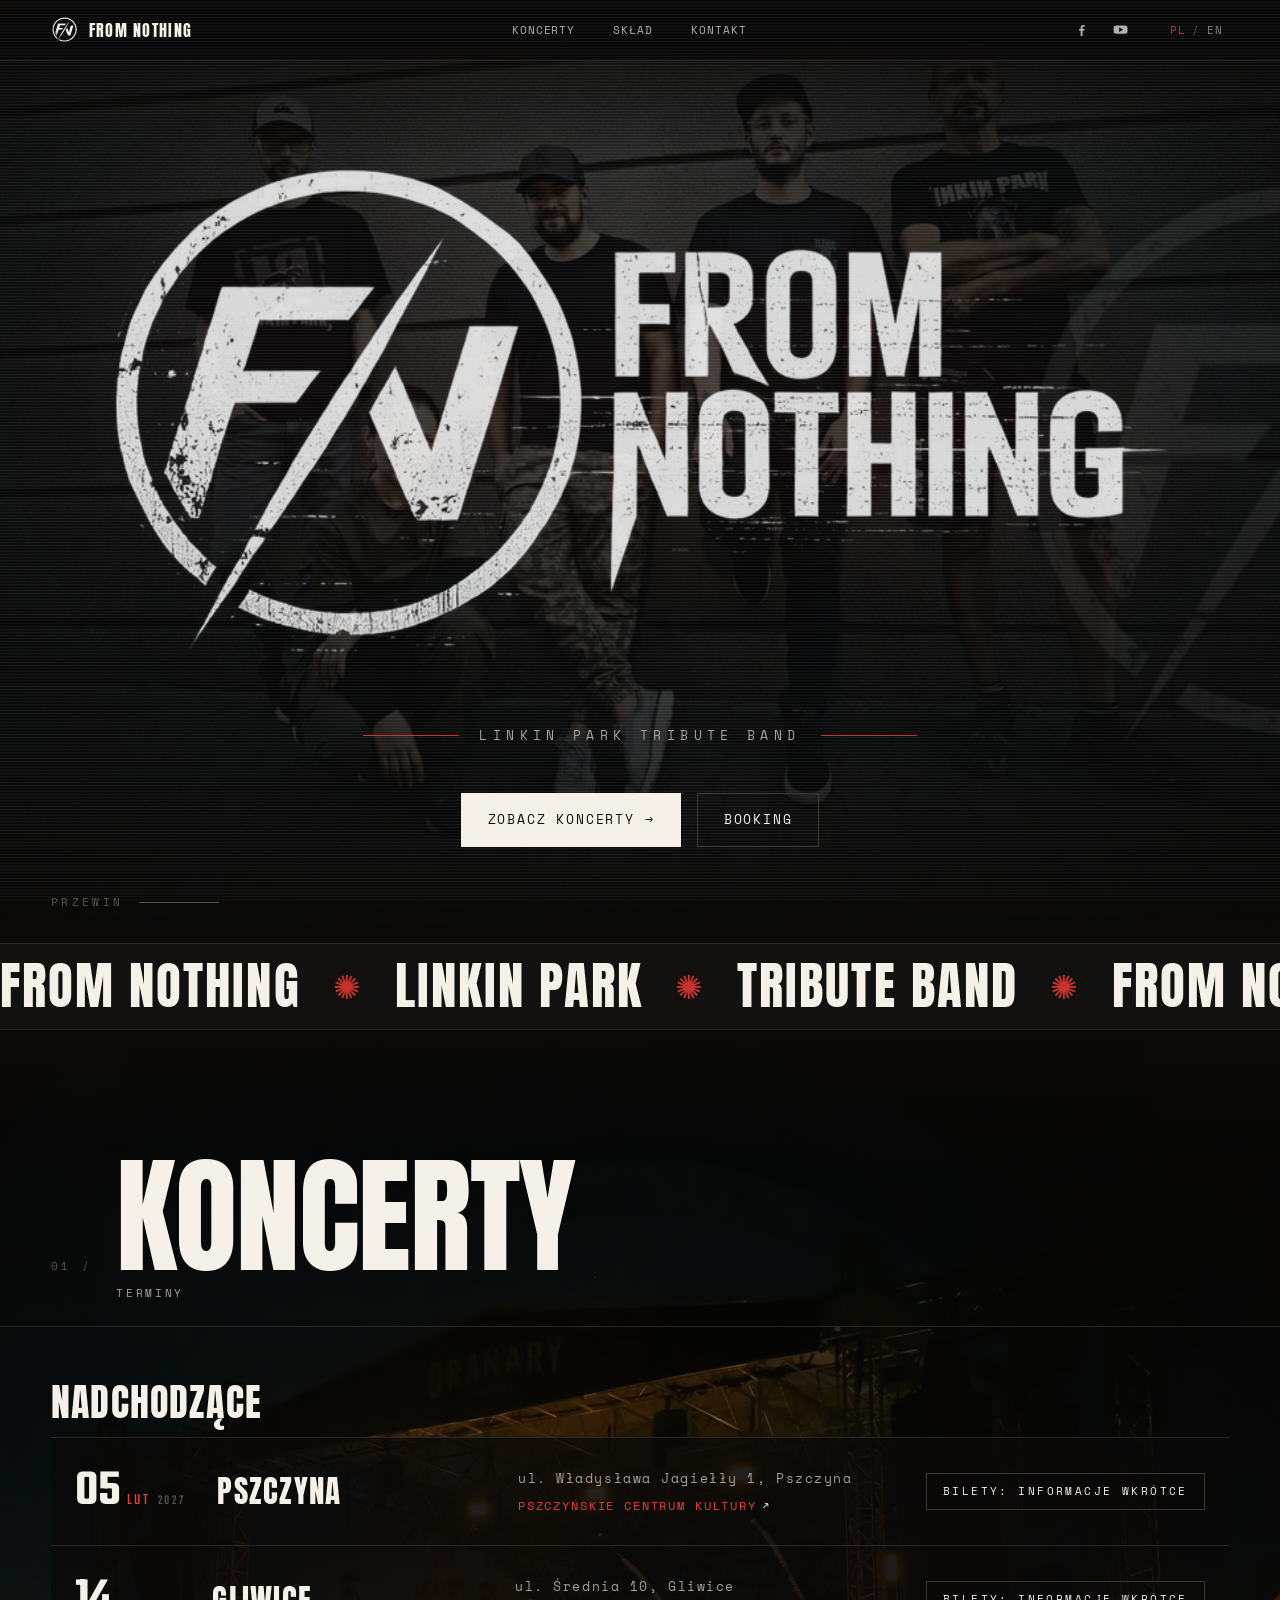
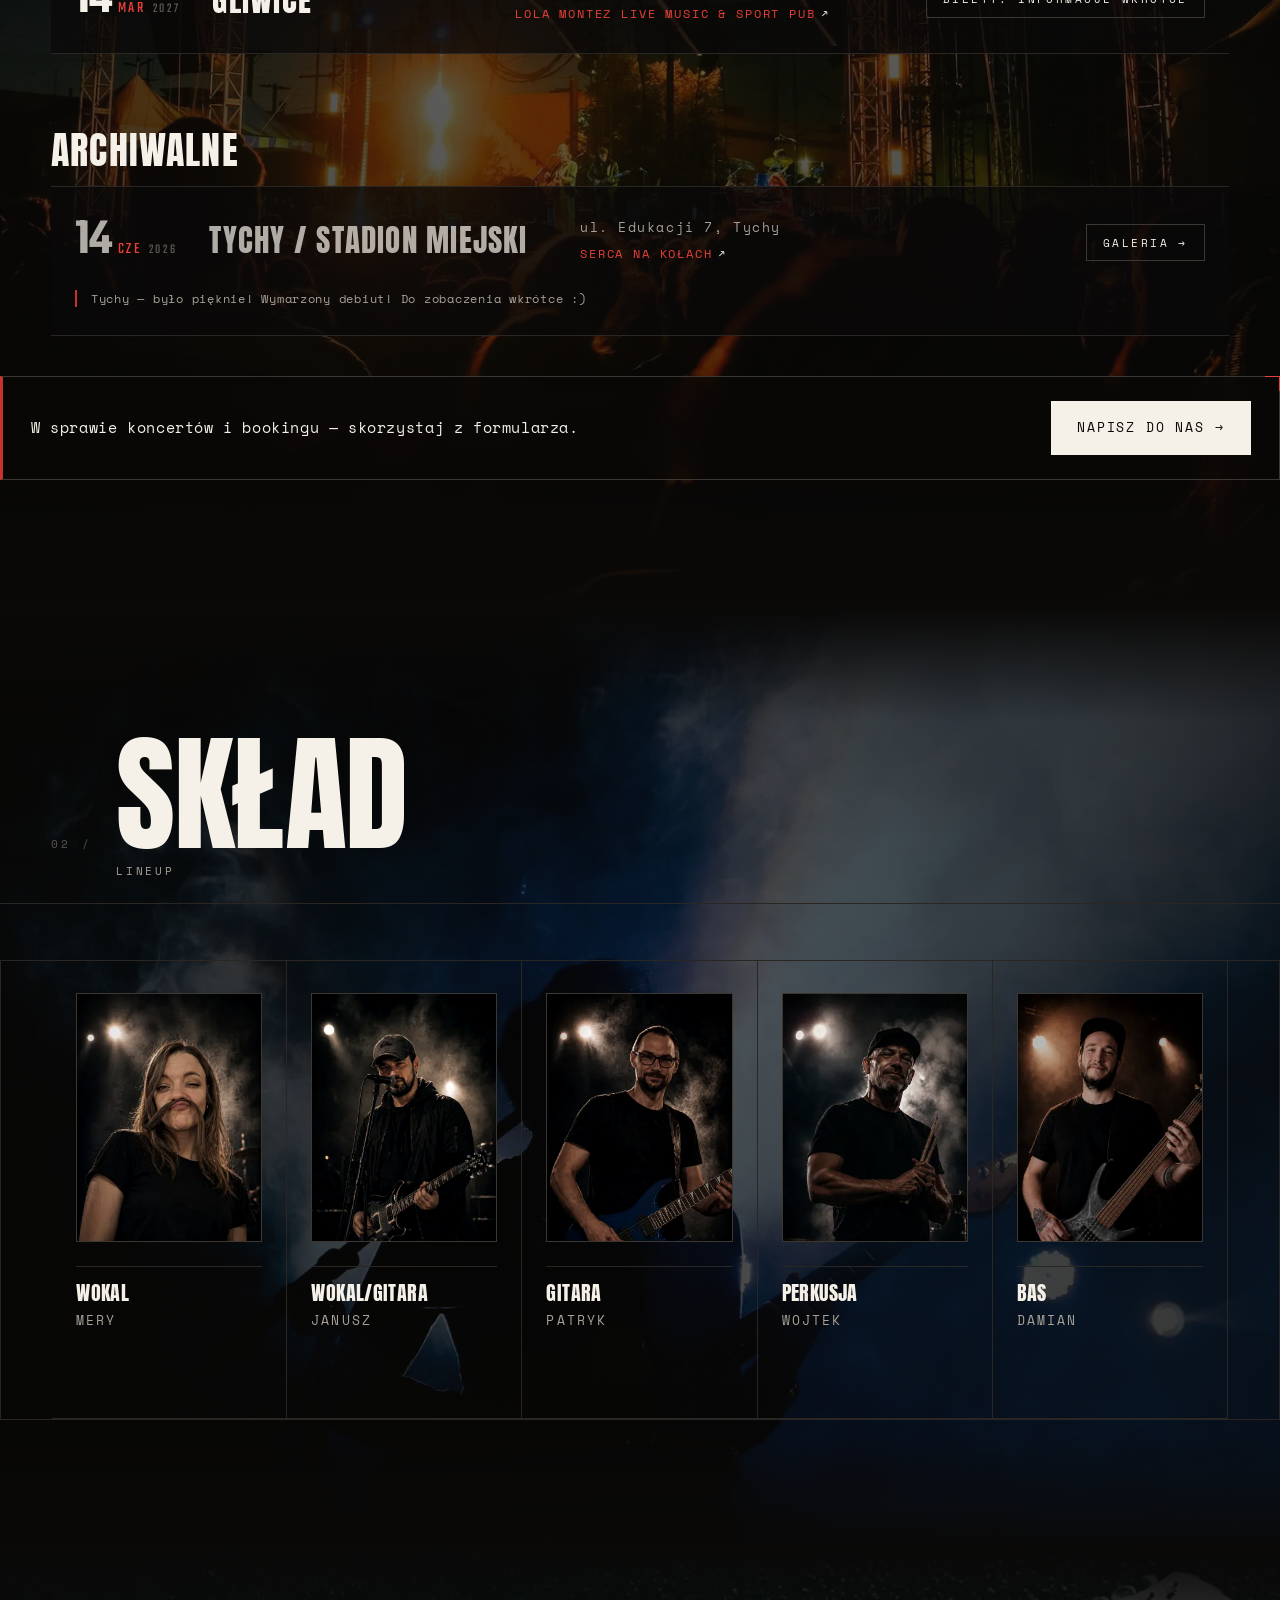
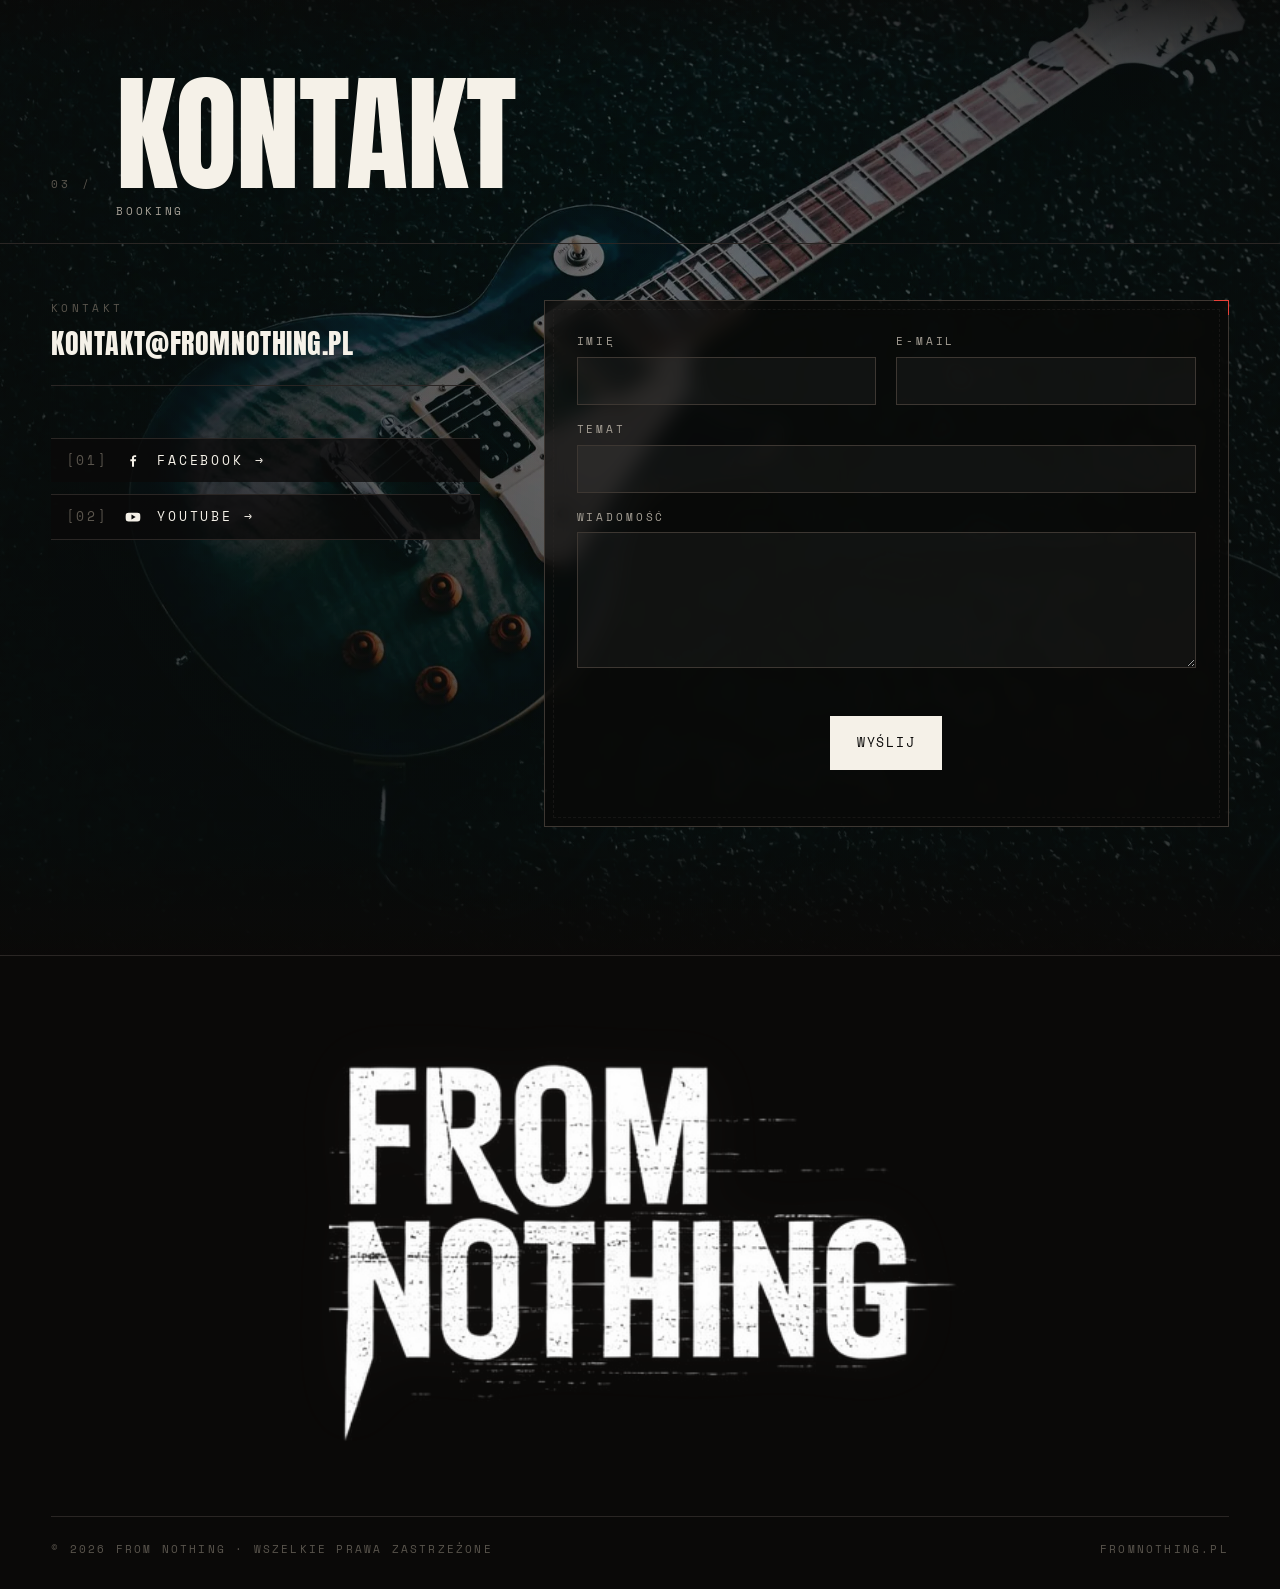
==== index.html @ 6633fa41 "Event: Add Lola Montez" ====
<!DOCTYPE html>
<html lang="pl" data-page="home">
<head>
  <meta charset="UTF-8" />
  <meta name="viewport" content="width=device-width, initial-scale=1.0" />
  <title>From Nothing — Linkin Park Tribute Band</title>
  <meta name="description" content="From Nothing - Linkin Park Tribute Band. Sprawdź gdzie gramy, poznaj skład i skontaktuj się w sprawie koncertów." />
  <link rel="canonical" href="https://fromnothing.pl/" />
  <link rel="alternate" hreflang="pl" href="https://fromnothing.pl/" />
  <link rel="alternate" hreflang="en" href="https://fromnothing.pl/?lang=en" />
  <link rel="alternate" hreflang="x-default" href="https://fromnothing.pl/" />
  <meta property="og:title" content="From Nothing — Linkin Park Tribute Band" />
  <meta property="og:description" content="Oficjalna strona polskiego tribute bandu Linkin Park: koncerty, skład i booking." />
  <meta property="og:url" content="https://fromnothing.pl/" />
  <meta property="og:type" content="website" />
  <meta property="og:site_name" content="From Nothing" />
  <meta property="og:locale" content="pl_PL" />
  <meta property="og:image" content="https://fromnothing.pl/assets/img/og-image.png" />
  <meta property="og:image:width" content="1080" />
  <meta property="og:image:height" content="1080" />
  <meta property="og:image:type" content="image/png" />
  <meta property="og:image:alt" content="From Nothing — Linkin Park Tribute Band" />
  <meta name="twitter:card" content="summary_large_image" />
  <meta name="twitter:title" content="From Nothing — Linkin Park Tribute Band" />
  <meta name="twitter:description" content="Oficjalna strona polskiego Linkin Park tribute bandu: koncerty, skład i booking." />
  <meta name="twitter:image" content="https://fromnothing.pl/assets/img/og-image.png" />
  <meta name="twitter:image:alt" content="From Nothing — Linkin Park Tribute Band" />
  <link rel="icon" type="image/png" sizes="32x32" href="/assets/img/favicon-32.png" />
  <link rel="icon" type="image/png" sizes="512x512" href="/assets/img/favicon.png" />
  <link rel="apple-touch-icon" sizes="180x180" href="/assets/img/favicon-180.png" />
  <link rel="preconnect" href="https://fonts.googleapis.com" />
  <link rel="preconnect" href="https://fonts.gstatic.com" crossorigin />
  <link rel="preload" as="image" href="/assets/img/bg-hero-2.webp" type="image/webp" fetchpriority="high" />
  <link href="https://fonts.googleapis.com/css2?family=Anton&family=Space+Mono:ital,wght@0,400;0,700;1,400&family=Teko:wght@300;400;600&display=swap" rel="stylesheet" />
  <link rel="stylesheet" href="/assets/css/style.css?v=20260807a" />
  <script type="application/ld+json">
  {
    "@context": "https://schema.org",
    "@graph": [
      {
        "@type": "WebSite",
        "@id": "https://fromnothing.pl/#website",
        "url": "https://fromnothing.pl/",
        "name": "From Nothing - Linkin Park Tribute Band",
        "inLanguage": ["pl", "en"],
        "publisher": { "@id": "https://fromnothing.pl/#band" }
      },
      {
        "@type": "WebPage",
        "@id": "https://fromnothing.pl/#webpage-pl",
        "url": "https://fromnothing.pl/",
        "name": "From Nothing — Linkin Park Tribute Band",
        "description": "From Nothing - Linkin Park Tribute Band. Sprawdź gdzie gramy, poznaj skład i skontaktuj się w sprawie koncertów.",
        "inLanguage": "pl",
        "isPartOf": { "@id": "https://fromnothing.pl/#website" },
        "about": { "@id": "https://fromnothing.pl/#band" }
      },
      {
        "@type": "WebPage",
        "@id": "https://fromnothing.pl/?lang=en#webpage-en",
        "url": "https://fromnothing.pl/?lang=en",
        "name": "From Nothing — Linkin Park Tribute Band",
        "description": "Official website of From Nothing, a Polish Linkin Park tribute band. See shows, meet the lineup, and get in touch about booking.",
        "inLanguage": "en",
        "isPartOf": { "@id": "https://fromnothing.pl/#website" },
        "about": { "@id": "https://fromnothing.pl/#band" }
      },
      {
        "@type": "MusicGroup",
        "@id": "https://fromnothing.pl/#band",
        "name": "From Nothing",
        "url": "https://fromnothing.pl/",
        "description": "Linkin Park Tribute Band",
        "genre": ["Alternative rock", "Nu metal", "Tribute band"],
        "image": "https://fromnothing.pl/assets/img/og-image.png",
        "logo": "https://fromnothing.pl/assets/img/logo-full-black.png",
        "email": "kontakt@fromnothing.pl",
        "sameAs": [
          "https://www.facebook.com/FromNothingPoland/",
          "https://www.youtube.com/@FromNothingPoland"
        ],
        "event": [
          { "@id": "https://fromnothing.pl/#event-2027-02-05-pszczynskie-centrum-kultury" },
          { "@id": "https://fromnothing.pl/#event-2027-03-14-lola-montez-gliwice" }
        ],
        "member": [
          { "@type": "Person", "name": "Mery", "description": "Vocals" },
          { "@type": "Person", "name": "Janusz", "description": "Vocals and guitar" },
          { "@type": "Person", "name": "Patryk", "description": "Guitar" },
          { "@type": "Person", "name": "Wojtek", "description": "Drums" },
          { "@type": "Person", "name": "Damian", "description": "Bass guitar" }
        ]
      },
      {
        "@type": "MusicEvent",
        "@id": "https://fromnothing.pl/#event-2027-02-05-pszczynskie-centrum-kultury",
        "name": "From Nothing — Pszczyńskie Centrum Kultury",
        "startDate": "2027-02-05",
        "location": {
          "@type": "Place",
          "name": "Pszczyńskie Centrum Kultury",
          "url": "https://pckul.pl/",
          "address": {
            "@type": "PostalAddress",
            "streetAddress": "Władysława Jagiełły 1",
            "postalCode": "43-200",
            "addressLocality": "Pszczyna"
          }
        },
        "performer": { "@id": "https://fromnothing.pl/#band" }
      },
      {
        "@type": "MusicEvent",
        "@id": "https://fromnothing.pl/#event-2027-03-14-lola-montez-gliwice",
        "name": "From Nothing — Lola Montez Live Music & Sport Pub",
        "startDate": "2027-03-14",
        "location": {
          "@type": "Place",
          "name": "Lola Montez Live Music & Sport Pub",
          "url": "https://www.facebook.com/p/Lola-Montez-Live-Music-Sport-Pub-61585042743978/",
          "address": {
            "@type": "PostalAddress",
            "streetAddress": "Średnia 10",
            "postalCode": "44-100",
            "addressLocality": "Gliwice",
            "addressCountry": "PL"
          }
        },
        "performer": { "@id": "https://fromnothing.pl/#band" }
      }
    ]
  }
  </script>
</head>
<body>
  <div class="scanlines" aria-hidden="true"></div>

  <!-- NAV -->
  <header class="nav">
    <a href="#top" class="nav__brand" aria-label="From Nothing — home">
      <img src="/assets/img/logo-symbol-white-small.png" alt="" class="nav__logo" width="56" height="56" fetchpriority="high" />
      <span class="nav__name">FROM NOTHING</span>
    </a>
    <nav class="nav__links" id="navLinks" aria-label="Primary">
      <a href="#tour" data-i18n="nav.tour">Koncerty</a>
      <a href="#lineup" data-i18n="nav.lineup">Skład</a>
      <a href="#contact" data-i18n="nav.contact">Kontakt</a>
    </nav>
    <div class="nav__right">
      <div class="nav__social" aria-label="Social media">
        <a href="https://www.facebook.com/FromNothingPoland/" target="_blank" rel="noopener" class="nav__social-link" aria-label="Facebook">
          <svg viewBox="0 0 24 24" aria-hidden="true">
            <path d="M13.5 22v-8h2.7l.4-3h-3.1V9.1c0-.9.3-1.6 1.7-1.6H16.7V4.8c-.3 0-1.2-.1-2.3-.1-2.3 0-3.9 1.4-3.9 4V11H8v3h2.5v8h3z"/>
          </svg>
        </a>
        <a href="https://www.youtube.com/@FromNothingPoland" target="_blank" rel="noopener" class="nav__social-link" aria-label="YouTube">
          <svg viewBox="0 0 24 24" aria-hidden="true">
            <path d="M23 12.1s0-3-0.4-4.5c-.2-.8-.9-1.5-1.8-1.7C19.2 5.5 12 5.5 12 5.5s-7.2 0-8.8.4c-.8.2-1.5.9-1.8 1.7C1 9.1 1 12.1 1 12.1s0 3 .4 4.5c.2.8.9 1.5 1.8 1.7 1.6.4 8.8.4 8.8.4s7.2 0 8.8-.4c.8-.2 1.5-.9 1.8-1.7.4-1.5.4-4.5.4-4.5zM9.7 15.9V8.3l6.3 3.8-6.3 3.8z"/>
          </svg>
        </a>
      </div>
      <div class="nav__lang" role="group" aria-label="Language">
        <a href="/" hreflang="pl" lang="pl" data-lang="pl" class="lang-btn is-active" aria-current="page">PL</a>
        <span class="lang-sep">/</span>
        <a href="/?lang=en" hreflang="en" lang="en" data-lang="en" class="lang-btn">EN</a>
      </div>
      <button type="button" class="nav__toggle" id="navToggle" aria-label="Menu" aria-expanded="false" aria-controls="navLinks">
        <span></span><span></span><span></span>
      </button>
    </div>
  </header>

  <!-- HERO -->
  <section id="top" class="hero">
    <div class="hero__ghost" aria-hidden="true">
      <img src="/assets/img/logo-symbol-white.png" alt="" width="403" height="404" />
    </div>

    <div class="hero__logo">
      <img src="/assets/img/logo-full-white.webp" alt="From Nothing" width="832" height="404" fetchpriority="high" />
    </div>

    <h1 class="hero__subtitle">
      <span class="visually-hidden">From Nothing — </span>
      <span class="hero__subtitle-bar" aria-hidden="true"></span>
      <span data-i18n="hero.subtitle">Linkin Park Tribute Band</span>
      <span class="hero__subtitle-bar" aria-hidden="true"></span>
    </h1>

    <div class="hero__cta">
      <a href="#tour" class="btn btn--primary" data-i18n="hero.cta.tour">Zobacz koncerty →</a>
      <a href="#contact" class="btn btn--ghost" data-i18n="hero.cta.book">Booking</a>
    </div>

    <div class="hero__scroll" aria-hidden="true">
      <span data-i18n="hero.scroll">Przewiń</span>
      <div class="hero__scroll-line"></div>
    </div>
  </section>

  <!-- MARQUEE TICKER -->
  <div class="ticker" aria-hidden="true">
    <div class="ticker__track">
      <span>FROM NOTHING</span><span class="ticker__dot">✺</span>
      <span>LINKIN PARK</span><span class="ticker__dot">✺</span>
      <span>TRIBUTE BAND</span><span class="ticker__dot">✺</span>
      <span>FROM NOTHING</span><span class="ticker__dot">✺</span>
      <span>LINKIN PARK</span><span class="ticker__dot">✺</span>
      <span>TRIBUTE BAND</span><span class="ticker__dot">✺</span>
      <!-- duplicate for seamless loop -->
      <span>FROM NOTHING</span><span class="ticker__dot">✺</span>
      <span>LINKIN PARK</span><span class="ticker__dot">✺</span>
      <span>TRIBUTE BAND</span><span class="ticker__dot">✺</span>
      <span>FROM NOTHING</span><span class="ticker__dot">✺</span>
      <span>LINKIN PARK</span><span class="ticker__dot">✺</span>
      <span>TRIBUTE BAND</span><span class="ticker__dot">✺</span>
    </div>
  </div>

  <!-- TOUR -->
  <section id="tour" class="section tour section--bg">
    <header class="section__head">
      <span class="section__num">01 /</span>
      <h2 class="section__title" data-i18n="tour.title">Koncerty</h2>
      <p class="section__sub" data-i18n="tour.sub">Terminy</p>
    </header>

    <section class="tour__group" aria-labelledby="tour-upcoming-title">
      <h3 class="tour__group-title" id="tour-upcoming-title" data-i18n="tour.upcoming">Nadchodzące</h3>
      <ol class="tour__list">
        <li class="tour__row">
          <time class="tour__date" datetime="2027-02-05">
            <span class="tour__day">05</span>
            <span class="tour__month" data-i18n="months.02">LUT</span>
            <span class="tour__year">2027</span>
          </time>
          <div class="tour__city">Pszczyna</div>
          <div class="tour__venue">
            <span class="tour__venue-addr">ul. Władysława Jagiełły 1, Pszczyna</span>
            <a href="https://pckul.pl/" target="_blank" rel="noopener" class="tour__event-link">
              <span>Pszczyńskie Centrum Kultury</span>
              <span class="tour__event-arrow" aria-hidden="true">↗</span>
            </a>
          </div>
          <div class="tour__action">
            <span class="tour__ticket tour__ticket--status" data-i18n="tour.ticketsSoon">Bilety: informacje wkrótce</span>
          </div>
        </li>
        <li class="tour__row">
          <time class="tour__date" datetime="2027-03-14">
            <span class="tour__day">14</span>
            <span class="tour__month" data-i18n="months.03">MAR</span>
            <span class="tour__year">2027</span>
          </time>
          <div class="tour__city">Gliwice</div>
          <div class="tour__venue">
            <span class="tour__venue-addr">ul. Średnia 10, Gliwice</span>
            <a href="https://www.facebook.com/p/Lola-Montez-Live-Music-Sport-Pub-61585042743978/" target="_blank" rel="noopener" class="tour__event-link">
              <span>Lola Montez Live Music &amp; Sport Pub</span>
              <span class="tour__event-arrow" aria-hidden="true">↗</span>
            </a>
          </div>
          <div class="tour__action">
            <span class="tour__ticket tour__ticket--status" data-i18n="tour.ticketsSoon">Bilety: informacje wkrótce</span>
          </div>
        </li>
      </ol>
    </section>

    <section class="tour__group" aria-labelledby="tour-past-title">
      <h3 class="tour__group-title" id="tour-past-title" data-i18n="tour.past">Archiwalne</h3>
      <ol class="tour__list">
        <li class="tour__row tour__row--past">
          <time class="tour__date" datetime="2026-06-14">
            <span class="tour__day">14</span>
            <span class="tour__month" data-i18n="months.06">CZE</span>
            <span class="tour__year">2026</span>
          </time>
          <div class="tour__city">TYCHY / Stadion Miejski</div>
          <div class="tour__venue">
            <span class="tour__venue-addr">ul. Edukacji 7, Tychy</span>
            <a href="https://www.facebook.com/sercanakolach" target="_blank" rel="noopener" class="tour__event-link">
              <span>Serca Na Kołach</span>
              <span class="tour__event-arrow" aria-hidden="true">↗</span>
            </a>
          </div>
          <div class="tour__action">
            <a href="https://www.facebook.com/photo/?fbid=1426104506219758&set=pcb.1426106189552923" target="_blank" rel="noopener" class="tour__ticket" data-i18n="tour.gallery">Galeria →</a>
          </div>
          <p class="tour__thanks" data-i18n="tour.thanks">Tychy — było pięknie! Wymarzony debiut! Do zobaczenia wkrótce :)</p>
        </li>
      </ol>
    </section>

    <aside class="tour__cta">
      <p class="tour__cta-text" data-i18n="tour.more">W sprawie koncertów i bookingu — skorzystaj z formularza.</p>
      <a href="#contact" class="btn btn--primary" data-i18n="tour.more.cta">Napisz do nas →</a>
    </aside>
  </section>

  <!-- LINEUP -->
  <section id="lineup" class="section lineup section--bg">
    <header class="section__head">
      <span class="section__num">02 /</span>
      <h2 class="section__title" data-i18n="lineup.title">Skład</h2>
      <p class="section__sub" data-i18n="lineup.sub">Lineup</p>
    </header>

    <div class="lineup__grid">
      <article class="member member--photo">
        <div class="member__portrait">
          <img src="/assets/img/member-mery-thumbnail.webp" alt="Mery — wokal" width="320" height="481" loading="lazy" decoding="async" />
        </div>
        <div class="member__meta">
          <h3 class="member__role" data-i18n="role.vox">Wokal</h3>
          <p class="member__name">Mery</p>
        </div>
      </article>

      <article class="member member--photo">
        <div class="member__portrait">
          <img src="/assets/img/member-janusz-thumbnail.webp" alt="Janusz — wokal, gitara" width="320" height="400" loading="lazy" decoding="async" />
        </div>
        <div class="member__meta">
          <h3 class="member__role" data-i18n="role.voxGuitar">Wokal/Gitara</h3>
          <p class="member__name">Janusz</p>
        </div>
      </article>

      <article class="member member--photo">
        <div class="member__portrait">
          <img src="/assets/img/member-patryk2-thumbnail.webp" alt="Patryk — gitara" width="320" height="480" loading="lazy" decoding="async" />
        </div>
        <div class="member__meta">
          <h3 class="member__role" data-i18n="role.guitar">Gitara</h3>
          <p class="member__name">Patryk</p>
        </div>
      </article>

      <article class="member member--photo">
        <div class="member__portrait">
          <img src="/assets/img/member-wojtek-thumbnail.webp" alt="Wojtek — perkusja" width="320" height="480" loading="lazy" decoding="async" />
        </div>
        <div class="member__meta">
          <h3 class="member__role" data-i18n="role.drums">Perkusja</h3>
          <p class="member__name">Wojtek</p>
        </div>
      </article>

      <article class="member member--photo">
        <div class="member__portrait">
          <img src="/assets/img/member-damian-thumbnail.webp" alt="Damian — bas" width="320" height="480" loading="lazy" decoding="async" />
        </div>
        <div class="member__meta">
          <h3 class="member__role" data-i18n="role.bass">Bas</h3>
          <p class="member__name">Damian</p>
        </div>
      </article>
    </div>
  </section>

  <!-- CONTACT -->
  <section id="contact" class="section contact section--bg">
    <header class="section__head">
      <span class="section__num">03 /</span>
      <h2 class="section__title" data-i18n="contact.title">Kontakt</h2>
      <p class="section__sub" data-i18n="contact.sub">Booking</p>
    </header>

    <div class="contact__grid">
      <aside class="contact__info">
        <div class="contact__block">
          <span class="contact__label" data-i18n="contact.bookingLabel">Booking</span>
          <a href="mailto:kontakt@fromnothing.pl" class="contact__email" id="bookingEmail">kontakt@fromnothing.pl</a>
        </div>
        <div class="contact__social">
<!--          <a href="#" target="_blank" rel="noopener" class="social" id="socialIg">-->
<!--            <span class="social__num">[01]</span> INSTAGRAM →-->
<!--          </a>-->
          <a href="https://www.facebook.com/FromNothingPoland/" target="_blank" rel="noopener" class="social" id="socialFb">
            <span class="social__num">[01]</span>
            <svg viewBox="0 0 24 24" aria-hidden="true">
              <path d="M13.5 22v-8h2.7l.4-3h-3.1V9.1c0-.9.3-1.6 1.7-1.6H16.7V4.8c-.3 0-1.2-.1-2.3-.1-2.3 0-3.9 1.4-3.9 4V11H8v3h2.5v8h3z"/>
            </svg>
            <span>FACEBOOK →</span>
          </a>
          <a href="https://www.youtube.com/@FromNothingPoland" target="_blank" rel="noopener" class="social" id="socialYT">
            <span class="social__num">[02]</span>
            <svg viewBox="0 0 24 24" aria-hidden="true">
              <path d="M23 12.1s0-3-0.4-4.5c-.2-.8-.9-1.5-1.8-1.7C19.2 5.5 12 5.5 12 5.5s-7.2 0-8.8.4c-.8.2-1.5.9-1.8 1.7C1 9.1 1 12.1 1 12.1s0 3 .4 4.5c.2.8.9 1.5 1.8 1.7 1.6.4 8.8.4 8.8.4s7.2 0 8.8-.4c.8-.2 1.5-.9 1.8-1.7.4-1.5.4-4.5.4-4.5zM9.7 15.9V8.3l6.3 3.8-6.3 3.8z"/>
            </svg>
            <span>YOUTUBE →</span>
          </a>
        </div>
      </aside>

      <form class="contact__form" id="contactForm" novalidate>
        <!-- Honeypot: invisible and unreachable by keyboard/AT. Real visitors
             never see or fill this; a filled value tells /api/contact the
             submission is a bot and it fakes a normal success without
             writing anything. -->
        <div class="field field--hp" aria-hidden="true">
          <label for="f-website">Website</label>
          <input id="f-website" name="website" type="text" tabindex="-1" autocomplete="off" />
        </div>
        <div class="field">
          <label for="f-name" data-i18n="form.name">Imię</label>
          <input id="f-name" name="name" type="text" required autocomplete="name" />
        </div>
        <div class="field">
          <label for="f-email" data-i18n="form.email">E-mail</label>
          <input id="f-email" name="email" type="email" required autocomplete="email" />
        </div>
        <div class="field field--wide">
          <label for="f-subject" data-i18n="form.subject">Temat</label>
          <input id="f-subject" name="subject" type="text" required />
        </div>
        <div class="field field--wide">
          <label for="f-message" data-i18n="form.message">Wiadomość</label>
          <textarea id="f-message" name="message" rows="5" required></textarea>
        </div>
        <div class="field field--wide form__captcha">
          <div class="cf-turnstile" data-sitekey="0x4AAAAAAD_xD9NQyau6KPFl" data-theme="dark" data-size="flexible"></div>
        </div>
        <div class="field field--wide form__actions">
          <button type="submit" class="btn btn--primary" data-i18n="form.send">Wyślij</button>
          <span class="form__status" id="formStatus" aria-live="polite"></span>
        </div>
      </form>
    </div>
  </section>

  <!-- FOOTER -->
  <footer class="footer">
    <div class="footer__top">
      <img src="/assets/img/wordmark-white.png" alt="From Nothing" class="footer__wordmark" width="469" height="298" loading="lazy" decoding="async" />
    </div>
    <div class="footer__bottom">
      <span class="footer__copy">© <span id="year">2026</span> FROM NOTHING · <span data-i18n="footer.rights">Wszelkie prawa zastrzeżone</span></span>
      <span class="footer__meta">fromnothing.pl</span>
    </div>
  </footer>

  <!-- Turnstile is fetched lazily by app.js (contact section intersecting
       the viewport, or first focus inside the form) instead of on every
       page load — data-src, not src, so the browser never fetches it until
       app.js promotes it. Implicit rendering: once it executes it scans the
       DOM for `.cf-turnstile` and renders the widget itself. -->
  <script id="turnstileScript" data-src="https://challenges.cloudflare.com/turnstile/v0/api.js" defer></script>
  <script src="/assets/js/app.js?v=20260807a" defer></script>
</body>
</html>
---- assets/css/style.css ----
/* ==========================================================================
   FROM NOTHING — Official site
   ========================================================================== */

:root {
  --bg: #0a0908;
  --bg-elev: #121110;
  --ink: #f5f1e8;
  --ink-dim: #a7a197;
  --ink-faint: #5a554d;
  --line: #2a2624;
  --line-strong: #3d3732;
  --accent: #c8322c;      /* deep scarlet */
  --accent-hot: #e84038;
  --focus: #ffcf33;

  --ff-display: "Anton", "Arial Narrow", sans-serif;
  --ff-alt: "Teko", "Anton", sans-serif;
  --ff-mono: "Space Mono", ui-monospace, "SF Mono", monospace;

  --fs-mega: clamp(5rem, 22vw, 22rem);
  --fs-huge: clamp(3rem, 10vw, 9rem);
  --fs-big: clamp(2.25rem, 6vw, 5.25rem);
  --fs-md: clamp(1rem, 1.1vw, 1.125rem);
  --fs-sm: 0.8125rem;
  --fs-xs: 0.6875rem;

  --pad-x: clamp(1.25rem, 4vw, 4rem);
  --section-y: clamp(4rem, 10vw, 10rem);
  --max-w: 1440px;

  --ease-out: cubic-bezier(0.22, 1, 0.36, 1);
  --ease-in-out: cubic-bezier(0.65, 0, 0.35, 1);
}

* { margin: 0; padding: 0; box-sizing: border-box; }

*::selection { background: var(--accent); color: var(--ink); }

html {
  scroll-behavior: smooth;
  -webkit-font-smoothing: antialiased;
  -moz-osx-font-smoothing: grayscale;
}

body {
  background: var(--bg);
  color: var(--ink);
  font-family: var(--ff-mono);
  font-size: var(--fs-md);
  line-height: 1.5;
  overflow-x: hidden;
  min-height: 100vh;
  position: relative;
}

img { display: block; max-width: 100%; height: auto; }
a { color: inherit; text-decoration: none; }
button { font: inherit; color: inherit; background: none; border: 0; cursor: pointer; }

.visually-hidden {
  position: absolute;
  width: 1px;
  height: 1px;
  padding: 0;
  margin: -1px;
  overflow: hidden;
  clip: rect(0, 0, 0, 0);
  white-space: nowrap;
  border: 0;
}

/* ---------- Scanlines overlay ---------- */
.scanlines {
  position: fixed;
  inset: 0;
  z-index: 99;
  pointer-events: none;
  opacity: 0.05;
  background: repeating-linear-gradient(
    to bottom,
    transparent 0px,
    transparent 2px,
    #ffffff 2px,
    #ffffff 3px
  );
}

/* ---------- NAV ---------- */
.nav {
  position: fixed;
  top: 0; left: 0; right: 0;
  z-index: 50;
  display: grid;
  grid-template-columns: auto 1fr auto;
  align-items: center;
  gap: 2rem;
  padding: 1rem var(--pad-x);
  background: rgba(10, 9, 8, 0.88);
  backdrop-filter: blur(8px);
  -webkit-backdrop-filter: blur(8px);
  border-bottom: 1px solid var(--line);
  font-family: var(--ff-mono);
  font-size: var(--fs-xs);
  letter-spacing: 0.08em;
  text-transform: uppercase;
}
.nav__brand {
  display: inline-flex;
  align-items: center;
  gap: 0.6rem;
  font-family: var(--ff-display);
  letter-spacing: 0.04em;
  font-size: 1rem;
}
.nav__logo { width: 28px; height: 28px; }
.nav__name { letter-spacing: 0.08em; }

.nav__links {
  justify-self: center;
  display: flex;
  gap: clamp(1rem, 3vw, 2.5rem);
}
.nav__links a {
  position: relative;
  opacity: 0.72;
  transition: opacity 0.2s var(--ease-out);
}
.nav__links a:hover { opacity: 1; }
.nav__links a::before {
  content: "";
  position: absolute;
  left: 0; right: 0; bottom: -6px;
  height: 1px;
  background: var(--accent);
  transform: scaleX(0);
  transform-origin: left;
  transition: transform 0.35s var(--ease-out);
}
.nav__links a:hover::before { transform: scaleX(1); }

.nav__right {
  display: inline-flex;
  align-items: center;
  gap: 1rem;
}
.nav__social {
  display: inline-flex;
  align-items: center;
  gap: 0.6rem;
  margin-right: 0.75rem;
}
.nav__social-link {
  display: inline-flex;
  align-items: center;
  justify-content: center;
  opacity: 0.72;
  padding: 0.25rem 0.4rem;
  border: 1px solid transparent;
  transition: opacity 0.2s var(--ease-out), color 0.2s var(--ease-out), border-color 0.2s var(--ease-out);
}
.nav__social-link svg {
  width: 0.95rem;
  height: 0.95rem;
  fill: currentColor;
  display: block;
}
.nav__social-link:hover {
  opacity: 1;
  color: var(--accent-hot);
  border-color: var(--line-strong);
}
.nav__lang {
  display: inline-flex;
  align-items: center;
}
.lang-btn {
  font-size: var(--fs-xs);
  letter-spacing: 0.08em;
  padding: 0.25rem 0.4rem;
  opacity: 0.5;
  transition: opacity 0.2s;
}
.lang-btn.is-active { opacity: 1; color: var(--accent); }
.lang-sep { opacity: 0.3; }

/* ---------- HERO ---------- */
.hero {
  --hero-parallax: 0px;
  position: relative;
  min-height: 100svh;
  padding: 9rem var(--pad-x) 6rem;
  display: grid;
  grid-template-columns: 1fr;
  align-content: center;
  justify-items: center;
  gap: 3rem;
  overflow: hidden;
  isolation: isolate;
}

.hero::before {
  content: "";
  position: absolute;
  inset: -20% 0;
  left: -8%;
  z-index: -3;
  background-image: url("/assets/img/bg-hero-2.webp");
  background-size: cover;
  background-position: center -20px;
  background-repeat: no-repeat;
  opacity: 0.42;
  filter: grayscale(0.25) contrast(1.05);
  pointer-events: none;
  transform: translate3d(0, var(--hero-parallax), 0);
  will-change: transform;
}

.hero::after {
  content: "";
  position: absolute;
  inset: 0;
  z-index: -2;
  background:
    radial-gradient(ellipse at 50% 42%, rgba(10, 9, 8, 0.05) 0%, rgba(10, 9, 8, 0.48) 80%),
    linear-gradient(180deg,
      var(--bg) 0%,
      rgba(10, 9, 8, 0.38) 16%,
      rgba(10, 9, 8, 0.38) 80%,
      var(--bg) 100%);
  pointer-events: none;
}

.hero__logo {
  width: min(1100px, 92vw);
  opacity: 0;
  transform: translateY(30px);
  animation: logo-in 0.6s var(--ease-out) 0.1s forwards;
  filter: drop-shadow(0 0 80px rgba(200, 50, 44, 0.08));
}
.hero__logo img {
  width: 100%;
  height: auto;
  display: block;
  opacity: 0.85;
}
@keyframes logo-in {
  to { opacity: 1; transform: translateY(0); }
}

.hero__subtitle {
  font-family: var(--ff-mono);
  font-size: clamp(0.8rem, 1vw, 0.95rem);
  font-weight: 400;
  letter-spacing: 0.42em;
  text-transform: uppercase;
  color: var(--ink-dim);
  display: flex;
  align-items: center;
  gap: 1.25rem;
  text-align: center;
  opacity: 0;
  animation: fade-up 0.6s var(--ease-out) 0.3s forwards;
}
.hero__subtitle-bar {
  display: inline-block;
  width: clamp(40px, 8vw, 96px);
  height: 1px;
  background: var(--accent);
}
.hero__ghost {
  width: 70vh;
  position: absolute;
  right: -350px;
  top: 50%;
  transform: translateY(-50%);
  z-index: -1;
  opacity: 0.06;
  filter: blur(1px) contrast(1.1);
  pointer-events: none;
  animation: ghost-drift 14s ease-in-out infinite;
}
.hero__ghost img { width: 100%; height: auto; }
@keyframes ghost-drift {
  0%, 100% { transform: translateY(-50%); }
  50%      { transform: translateY(-48%); }
}

.hero__meta {
  position: absolute;
  display: flex;
  gap: 1.25rem;
  font-size: var(--fs-xs);
  letter-spacing: 0.18em;
  text-transform: uppercase;
  color: var(--ink-dim);
}
.hero__meta--tl { top: 7rem; left: var(--pad-x); }
.tag {
  position: relative;
  padding-left: 0.9rem;
}
.tag::before {
  content: "";
  position: absolute;
  left: 0; top: 50%;
  width: 6px; height: 1px;
  background: var(--ink-dim);
}
.tag--pulse {
  color: var(--accent-hot);
  padding-left: 0;
}
.tag--pulse::before { display: none; }
.tag--pulse span { color: var(--ink-dim); margin-left: 0.35rem; }

.hero__title {
  font-family: var(--ff-display);
  font-size: var(--fs-mega);
  font-weight: 400;
  line-height: 0.82;
  letter-spacing: -0.02em;
  text-transform: uppercase;
  margin: 1rem 0;
  display: flex;
  flex-direction: column;
}
.hero__word {
  display: inline-block;
  opacity: 0;
  transform: translateY(60px) skewY(6deg);
  animation: word-rise 1.1s var(--ease-out) forwards;
}
.hero__word--1 {
  align-self: flex-start;
  animation-delay: 0.1s;
}
.hero__word--2 {
  align-self: flex-end;
  color: var(--ink);
  -webkit-text-stroke: 0;
  animation-delay: 0.3s;
  margin-top: -0.15em;
  position: relative;
}
.hero__word--2::after {
  content: "NOTHING";
  position: absolute;
  inset: 0;
  color: transparent;
  -webkit-text-stroke: 1px var(--accent);
  transform: translate(6px, 6px);
  z-index: -1;
  opacity: 0.7;
}
@keyframes word-rise {
  to { opacity: 1; transform: translateY(0) skewY(0); }
}

.hero__tagline {
  font-family: var(--ff-mono);
  font-size: var(--fs-sm);
  letter-spacing: 0.24em;
  text-transform: uppercase;
  color: var(--ink-dim);
  margin-top: 2.5rem;
  display: flex;
  flex-wrap: wrap;
  gap: 0.6rem;
  align-items: center;
  opacity: 0;
  animation: fade-up 1s var(--ease-out) 0.8s forwards;
}
.hero__tagline .dash { color: var(--accent); }

@keyframes fade-up {
  from { opacity: 0; transform: translateY(20px); }
  to   { opacity: 1; transform: translateY(0); }
}

.hero__cta {
  display: flex;
  gap: 1rem;
  flex-wrap: wrap;
  justify-content: center;
  opacity: 0;
  animation: fade-up 0.6s var(--ease-out) 0.3s forwards;
}

/* ---------- Empty state ---------- */
.empty-state {
  padding: 2.5rem 0;
  border-top: 1px solid var(--line);
  border-bottom: 1px solid var(--line);
  text-align: left;
}
.empty-state__line {
  font-family: var(--ff-display);
  font-size: clamp(1.5rem, 3vw, 2.4rem);
  line-height: 1.15;
  letter-spacing: 0.02em;
  text-transform: uppercase;
  color: var(--ink);
  max-width: 32ch;
}
.empty-state__line + .empty-state__line {
  margin-top: 1.25rem;
}
.empty-state__line--sub {
  font-family: var(--ff-mono);
  font-size: var(--fs-sm);
  letter-spacing: 0.14em;
  color: var(--ink-dim);
  text-transform: none;
  max-width: 56ch;
}
.empty-state__cta {
  display: inline-flex;
  margin-top: 1.75rem;
}

.btn {
  font-family: var(--ff-mono);
  font-size: var(--fs-sm);
  letter-spacing: 0.14em;
  text-transform: uppercase;
  padding: 1rem 1.6rem;
  border: 1px solid var(--line-strong);
  transition: all 0.25s var(--ease-out);
  position: relative;
  overflow: hidden;
  display: inline-flex;
  align-items: center;
  gap: 0.5rem;
}
.btn::before {
  content: "";
  position: absolute;
  inset: 0;
  background: var(--accent);
  transform: scaleY(0);
  transform-origin: bottom;
  transition: transform 0.35s var(--ease-out);
  z-index: -1;
}
.btn:hover::before { transform: scaleY(1); }
.btn--primary {
  background: var(--ink);
  color: var(--bg);
  border-color: var(--ink);
}
.btn--primary:hover {
  background: var(--accent);
  color: var(--ink);
  border-color: var(--accent);
}
.btn--ghost { color: var(--ink); }
.btn--ghost:hover { color: var(--ink); border-color: var(--accent); }

.hero__scroll {
  position: absolute;
  bottom: 2rem;
  left: var(--pad-x);
  font-size: var(--fs-xs);
  letter-spacing: 0.3em;
  text-transform: uppercase;
  color: var(--ink-faint);
  display: flex;
  align-items: center;
  gap: 1rem;
}
.hero__scroll-line {
  width: 80px;
  height: 1px;
  background: var(--ink-faint);
  position: relative;
  overflow: hidden;
}

/* ---------- TICKER ---------- */
.ticker {
  overflow: hidden;
  border-top: 1px solid var(--line);
  border-bottom: 1px solid var(--line);
  padding: 1rem 0;
  background: var(--bg-elev);
  position: relative;
}
.ticker__track {
  display: inline-flex;
  gap: 2rem;
  white-space: nowrap;
  font-family: var(--ff-display);
  font-size: clamp(2rem, 4vw, 3.5rem);
  letter-spacing: 0.04em;
  text-transform: uppercase;
  line-height: 1;
  animation: marquee 35s linear infinite;
  will-change: transform;
}
.ticker__track span { display: inline-block; }
.ticker__dot {
  color: var(--accent);
  font-size: 0.65em;
  align-self: center;
}
@keyframes marquee {
  from { transform: translateX(0); }
  to   { transform: translateX(-50%); }
}

/* ---------- Sections common ---------- */
.section {
  max-width: var(--max-w);
  margin: 0 auto;
  padding: var(--section-y) var(--pad-x);
  position: relative;
}

/* Backdrop image variants */
.section--bg {
  max-width: none;
  padding-left: 0;
  padding-right: 0;
  isolation: isolate;
  overflow: hidden;
}
.section--bg::before {
  content: "";
  position: absolute;
  inset: 0;
  background-size: cover;
  background-position: center;
  background-repeat: no-repeat;
  z-index: -2;
  opacity: 0.85;
  filter: contrast(1.05) saturate(1.05);
  transform: scale(1.05);
}
.section--bg::after {
  content: "";
  position: absolute;
  inset: 0;
  background:
    radial-gradient(ellipse at 50% 30%, rgba(10, 9, 8, 0.15) 0%, rgba(10, 9, 8, 0.55) 70%),
    linear-gradient(180deg,
      var(--bg) 0%,
      rgba(10, 9, 8, 0.40) 12%,
      rgba(10, 9, 8, 0.40) 88%,
      var(--bg) 100%);
  z-index: -1;
}
.section--bg > .section__head,
.section--bg > .empty-state,
.section--bg > .lineup__grid,
.section--bg > .tour__note {
  margin-left: var(--pad-x);
  margin-right: var(--pad-x);
  max-width: calc(var(--max-w) - 2 * var(--pad-x));
  margin-left: auto;
  margin-right: auto;
}
.section--bg > * {
  padding-left: var(--pad-x);
  padding-right: var(--pad-x);
  max-width: var(--max-w);
  margin-left: auto;
  margin-right: auto;
  box-sizing: border-box;
}

.tour.section--bg::before {
  background-image: url("/assets/img/bg-shows.webp");
}
.lineup.section--bg::before {
  background-image: url("/assets/img/bg-lineup.webp");
}
.contact.section--bg::before {
  background-image: url("/assets/img/bg-contact.webp");
}

@media (prefers-reduced-motion: reduce) {
  .section--bg::before { animation: none; }
}
.section__head {
  display: grid;
  grid-template-columns: auto 1fr;
  grid-template-rows: auto auto;
  gap: 0 1.5rem;
  align-items: baseline;
  margin-bottom: 3.5rem;
  border-bottom: 1px solid var(--line);
  padding-bottom: 1.5rem;
}
.section__num {
  font-family: var(--ff-mono);
  font-size: var(--fs-xs);
  letter-spacing: 0.3em;
  color: var(--ink-faint);
  grid-row: 1 / span 2;
  padding-top: 0.4rem;
}
.section__title {
  font-family: var(--ff-display);
  font-size: var(--fs-huge);
  font-weight: 400;
  line-height: 0.9;
  letter-spacing: -0.01em;
  text-transform: uppercase;
}
.section__sub {
  font-family: var(--ff-mono);
  font-size: var(--fs-xs);
  letter-spacing: 0.24em;
  text-transform: uppercase;
  color: var(--ink-dim);
  margin-top: 0.75rem;
}

/* ---------- TOUR ---------- */
.tour__group + .tour__group {
  margin-top: clamp(3rem, 6vw, 5rem);
}
.tour__group-title {
  margin-bottom: 1rem;
  font-family: var(--ff-display);
  font-size: clamp(1.5rem, 3vw, 2.4rem);
  font-weight: 400;
  line-height: 1;
  letter-spacing: 0.03em;
  text-transform: uppercase;
}
.tour__list {
  list-style: none;
  border-top: 1px solid var(--line);
}
.tour__row {
  display: grid;
  grid-template-columns: auto 1fr 1.4fr auto;
  gap: 2rem;
  align-items: center;
  padding: 1.75rem 1.5rem;
  background: rgba(10, 9, 8, 0.75);
  border-bottom: 1px solid var(--line);
  transition: background 0.25s var(--ease-out), padding 0.25s var(--ease-out);
  position: relative;
}
.tour__row::before {
  content: "";
  position: absolute;
  left: 0; top: 0; bottom: 0;
  width: 0;
  background: var(--accent);
  transition: width 0.25s var(--ease-out);
}
.tour__row:hover {
  background: var(--bg-elev);
  padding-left: 2rem;
  padding-right: 2.5rem;
}
.tour__row:hover::before { width: 4px; }

.tour__date {
  display: flex;
  align-items: baseline;
  gap: 0.4rem;
  font-family: var(--ff-alt);
  min-width: 10ch;
}
.tour__day {
  font-size: clamp(2.4rem, 4vw, 3.6rem);
  font-weight: 600;
  line-height: 1;
  letter-spacing: -0.02em;
}
.tour__month {
  font-size: 1rem;
  letter-spacing: 0.18em;
  color: var(--accent-hot);
  text-transform: uppercase;
}
.tour__year {
  font-size: 0.85rem;
  letter-spacing: 0.2em;
  color: var(--ink-faint);
}
.tour__city {
  font-family: var(--ff-display);
  font-size: clamp(1.4rem, 2.4vw, 2rem);
  letter-spacing: 0.04em;
  text-transform: uppercase;
}
.tour__venue {
  font-family: var(--ff-mono);
  font-size: var(--fs-sm);
  letter-spacing: 0.14em;
  color: var(--ink-dim);
  text-transform: uppercase;
  display: flex;
  flex-direction: column;
  gap: 0.25rem;
}
.tour__venue-addr {
  color: var(--ink-dim);
  letter-spacing: 0.12em;
  text-transform: none;
}
.tour__event-link {
  display: inline-flex;
  align-items: center;
  gap: 0.35rem;
  font-size: 0.72rem;
  letter-spacing: 0.16em;
  color: var(--accent-hot);
  text-transform: uppercase;
  margin-top: 0.25rem;
  transition: gap 0.2s var(--ease-out);
  width: fit-content;
}
.tour__event-link:hover { gap: 0.6rem; }
.tour__event-arrow {
  display: inline-block;
  color: var(--ink);
  transition: transform 0.2s var(--ease-out);
}
.tour__event-link:hover .tour__event-arrow {
  transform: translate(2px, -2px);
}
.tour__ticket {
  font-family: var(--ff-mono);
  font-size: var(--fs-xs);
  letter-spacing: 0.22em;
  text-transform: uppercase;
  padding: 0.6rem 1rem;
  border: 1px solid var(--line-strong);
  transition: all 0.25s var(--ease-out);
  white-space: nowrap;
}
.tour__ticket:hover {
  background: var(--accent);
  border-color: var(--accent);
  color: var(--ink);
}
.tour__ticket--status {
  display: inline-flex;
  white-space: normal;
  line-height: 1.4;
}
.tour__ticket--status:hover {
  background: transparent;
  border-color: var(--line-strong);
  color: inherit;
}

/* played / past show */
.tour__row--past .tour__day,
.tour__row--past .tour__city {
  opacity: 0.7;
}

.tour__thanks {
  grid-column: 1 / -1;
  margin: -0.5rem 0 0;
  font-family: var(--ff-mono);
  font-size: 0.78rem;
  line-height: 1.4;
  letter-spacing: 0.06em;
  color: var(--ink-dim);
  padding-left: 0.85rem;
  border-left: 2px solid var(--accent);
}

.tour__note {
  margin-top: 2rem;
  font-size: var(--fs-xs);
  letter-spacing: 0.12em;
  color: var(--ink-faint);
  font-style: italic;
  max-width: 60ch;
}

.tour__cta {
  margin-top: 2.5rem;
  display: flex;
  align-items: center;
  justify-content: space-between;
  gap: 1.5rem 2rem;
  flex-wrap: wrap;
  padding: 1.5rem 1.75rem;
  background: rgba(10, 9, 8, 0.72);
  backdrop-filter: blur(10px) saturate(130%);
  -webkit-backdrop-filter: blur(10px) saturate(130%);
  border: 1px solid var(--line-strong);
  border-left: 3px solid var(--accent);
  position: relative;
}
.tour__cta::before {
  content: "";
  position: absolute;
  top: -1px; right: -1px;
  width: 14px; height: 14px;
  border-top: 1px solid var(--accent-hot);
  border-right: 1px solid var(--accent-hot);
  pointer-events: none;
}
.tour__cta-text {
  font-family: var(--ff-mono);
  font-size: 0.95rem;
  line-height: 1.55;
  letter-spacing: 0.04em;
  color: var(--ink);
  margin: 0;
  flex: 1 1 auto;
}
@media (max-width: 640px) {
  .tour__cta .btn { width: 100%; justify-content: center; }
}

/* ---------- LINEUP ---------- */
.lineup__grid {
  display: grid;
  grid-template-columns: repeat(5, 1fr);
  gap: 0;
  border: 1px solid var(--line);
}
@media (max-width: 1200px) {
  .lineup__grid { grid-template-columns: repeat(3, 1fr); }
}
.member {
  padding: 2rem 1.5rem 2rem;
  border-right: 1px solid var(--line);
  border-bottom: 1px solid var(--line);
  position: relative;
  transition: background 0.3s var(--ease-out);
  display: flex;
  flex-direction: column;
  gap: 1.5rem;
  min-height: 380px;
  justify-content: space-between;
}
.member:hover { background: var(--bg-elev); }
.member:hover .member__portrait { color: var(--accent-hot); }

.member__portrait {
  aspect-ratio: 3 / 4;
  width: 100%;
  max-width: 240px;
  margin: 0 auto;
  color: var(--ink-faint);
  display: grid;
  place-items: center;
  position: relative;
  background:
    repeating-linear-gradient(
      135deg,
      transparent 0 7px,
      rgba(245, 241, 232, 0.015) 7px 8px
    );
  border: 1px solid var(--line);
  transition: color 0.3s var(--ease-out), border-color 0.3s var(--ease-out);
}
.member__portrait::before {
  content: "";
  position: absolute;
  inset: 6px;
  border: 1px dashed var(--line);
  pointer-events: none;
  opacity: 0.6;
}
.member__portrait svg {
  width: 72%;
  height: 72%;
  display: block;
}
.member:hover .member__portrait { border-color: var(--line-strong); }

/* Member card with real photo */
.member--photo .member__portrait {
  background: none;
  border-color: var(--line-strong);
  overflow: hidden;
}
.member--photo .member__portrait::before { display: none; }
.member--photo .member__portrait img {
  width: 100%;
  height: 100%;
  object-fit: cover;
  object-position: center 28%;
  filter: grayscale(0.2) contrast(1.05);
  transition: filter 0.4s var(--ease-out), transform 0.6s var(--ease-out);
}
.member--photo:hover .member__portrait img {
  filter: grayscale(0) contrast(1.1);
  transform: scale(1.04);
}
.member--zoom .member__portrait img { transform: scale(1.10); }
.member--zoom:hover .member__portrait img { transform: scale(1.14); }

.member__meta {
  display: flex;
  flex-direction: column;
  gap: 0.5rem;
  padding-top: 1rem;
  border-top: 1px solid var(--line);
  min-height: 7.5rem;
}
.member__role {
  font-family: var(--ff-display);
  font-size: clamp(1.1rem, 1.55vw, 1.55rem);
  font-weight: 400;
  letter-spacing: 0.02em;
  line-height: 1.05;
  text-transform: uppercase;
  margin: 0;
  text-wrap: balance;
}
.member__name {
  font-family: var(--ff-mono);
  font-size: var(--fs-sm);
  letter-spacing: 0.16em;
  color: var(--ink-dim);
  text-transform: uppercase;
  margin: 0;
}

/* ---------- CONTACT ---------- */
.contact__grid {
  display: grid;
  grid-template-columns: 1fr 1.6fr;
  gap: clamp(2rem, 5vw, 4rem);
  align-items: start;
}

.contact__info {
  display: flex;
  flex-direction: column;
  gap: 2.25rem;
}
.contact__block {
  display: flex;
  flex-direction: column;
  gap: 0.35rem;
  padding-bottom: 1.25rem;
  border-bottom: 1px solid var(--line);
}
.contact__label {
  font-size: var(--fs-xs);
  letter-spacing: 0.3em;
  color: var(--ink-faint);
  text-transform: uppercase;
}
.contact__email {
  font-family: var(--ff-display);
  font-size: clamp(1.4rem, 2.2vw, 1.9rem);
  letter-spacing: 0.02em;
  text-transform: uppercase;
  transition: color 0.2s;
}
.contact__email:hover { color: var(--accent-hot); }

.contact__social {
  display: flex;
  flex-direction: column;
  gap: 0.75rem;
  margin-top: 1rem;
}
.social {
  font-family: var(--ff-mono);
  font-size: var(--fs-sm);
  letter-spacing: 0.22em;
  text-transform: uppercase;
  padding: 0.75rem 0.9rem;
  background: rgba(10, 9, 8, 0.75);
  border-top: 1px solid var(--line);
  transition: color 0.2s, padding 0.25s, background 0.25s;
  display: flex;
  align-items: center;
  gap: 1rem;
}
.social:last-child { border-bottom: 1px solid var(--line); }
.social__num { color: var(--ink-faint); }
.social svg {
  width: 1rem;
  height: 1rem;
  fill: currentColor;
  flex: 0 0 auto;
}
.social:hover {
  color: var(--accent-hot);
  padding-left: 1.4rem;
  background: rgba(10, 9, 8, 0.92);
}

/* Form */
.contact__form {
  display: grid;
  grid-template-columns: 1fr 1fr;
  gap: 1rem 1.25rem;
  padding: clamp(1.5rem, 2.5vw, 2.25rem);
  background: rgba(10, 9, 8, 0.72);
  backdrop-filter: blur(10px) saturate(130%);
  -webkit-backdrop-filter: blur(10px) saturate(130%);
  border: 1px solid var(--line-strong);
  position: relative;
}
.contact__form::before {
  content: "";
  position: absolute;
  inset: 8px;
  border: 1px dashed var(--line);
  pointer-events: none;
  opacity: 0.45;
}
.contact__form::after {
  content: "";
  position: absolute;
  top: -1px; right: -1px;
  width: 14px; height: 14px;
  border-top: 1px solid var(--accent-hot);
  border-right: 1px solid var(--accent-hot);
  pointer-events: none;
}

.field { display: flex; flex-direction: column; gap: 0.45rem; position: relative; z-index: 1; }
.field--wide { grid-column: 1 / -1; }
/* Honeypot: display:none is enough on its own (no layout, no tab stop, no
   AT exposure) — aria-hidden/tabindex on the markup are belt-and-braces. */
.field--hp { display: none; }
.form__captcha { grid-column: 1 / -1; }
.form__captcha .cf-turnstile { width: 100%; }
.field label {
  font-size: var(--fs-xs);
  letter-spacing: 0.26em;
  color: var(--ink-dim);
  text-transform: uppercase;
}
.field input,
.field textarea {
  font-family: var(--ff-mono);
  font-size: 0.95rem;
  padding: 0.75rem 0.9rem;
  background: rgba(245, 241, 232, 0.035);
  border: 1px solid var(--line-strong);
  color: var(--ink);
  transition: border-color 0.2s, background 0.2s;
  resize: vertical;
  outline: none;
}
.field input:hover,
.field textarea:hover {
  background: rgba(245, 241, 232, 0.055);
}
.field input:focus,
.field textarea:focus {
  border-color: var(--accent-hot);
  background: rgba(245, 241, 232, 0.07);
}
.contact__form.was-submitted .field input:invalid,
.contact__form.was-submitted .field textarea:invalid { border-color: var(--accent); }

.form__actions {
  display: flex;
  align-items: center;
  gap: 1.5rem;
  margin-top: 1rem;
}
.form__status {
  font-size: var(--fs-xs);
  letter-spacing: 0.2em;
  text-transform: uppercase;
  color: var(--ink-dim);
}
.form__status.is-ok { color: #7cc74f; }
.form__status.is-err { color: var(--accent-hot); }

/* ---------- WATCH (/posluchajnas) ---------- */
.watch.section--bg::before {
  background-image: url("/assets/img/bg-shows.webp");
}
/* The page is a single video, so it opens straight on the picture: enough top
   room to clear the fixed nav, and none of the tall section rhythm below. */
.watch.section {
  padding-top: clamp(4.5rem, 7vw, 6.5rem);
  padding-bottom: clamp(2.5rem, 5vw, 4rem);
}
/* `.section--bg > *` adds the page gutter to direct children, so the video
   frame sits one level deeper and this wrapper carries the gutter instead. */
.section--bg > .watch__stage {
  max-width: 1100px;
}

.watch__frame {
  position: relative;
  padding: 10px;
  background: rgba(10, 9, 8, 0.72);
  backdrop-filter: blur(10px) saturate(130%);
  -webkit-backdrop-filter: blur(10px) saturate(130%);
  border: 1px solid var(--line-strong);
}
.watch__frame::before {
  content: "";
  position: absolute;
  inset: 4px;
  border: 1px dashed var(--line);
  pointer-events: none;
  opacity: 0.45;
  z-index: 3;
}
.watch__frame::after {
  content: "";
  position: absolute;
  top: -1px; right: -1px;
  width: 14px; height: 14px;
  border-top: 1px solid var(--accent-hot);
  border-right: 1px solid var(--accent-hot);
  pointer-events: none;
  z-index: 3;
}

.watch__embed {
  position: relative;
  z-index: 1;
  display: block;
  width: 100%;
  height: auto;
  aspect-ratio: 16 / 9;
  border: 0;
  background: #000;
}

/* Small print about the footage itself, directly under the picture.
   It sits over the section's photo backdrop, so it gets the same darkened
   panel the tour and contact cards use. --ink-faint is too dim to carry text
   this size (2.7:1 on the page background alone); --ink-dim on this panel
   clears 4.5:1 even over the brightest part of the backdrop. */
.watch__disclaimer {
  margin: 1.25rem auto 0;
  max-width: 76ch;
  padding: 0.9rem 1.25rem;
  background: rgba(10, 9, 8, 0.82);
  backdrop-filter: blur(10px) saturate(130%);
  -webkit-backdrop-filter: blur(10px) saturate(130%);
  font-family: var(--ff-mono);
  letter-spacing: 0.08em;
  line-height: 1.75;
  text-align: center;
}
.watch__disclaimer {
  font-size: var(--fs-xs);
  color: var(--ink-dim);
}

.watch__actions {
  display: flex;
  flex-wrap: wrap;
  justify-content: center;
  gap: 1rem;
  margin-top: 1.75rem;
}
.watch__rider {
  gap: 0.7rem;
}
.watch__badge {
  font-size: var(--fs-xs);
  letter-spacing: 0.16em;
  text-transform: uppercase;
  padding: 0.2rem 0.5rem;
  border: 1px solid var(--line-strong);
  color: var(--ink-dim);
  white-space: nowrap;
}

@media (max-width: 640px) {
  .watch__actions { flex-direction: column; }
  .watch__action { width: 100%; justify-content: center; }
}

@media (max-width: 766px) {
  /* Backdrop blur is dropped here for performance, so the panels compensate
     with more opacity to keep the text readable over the backdrop. */
  .watch__frame,
  .watch__disclaimer {
    background: rgba(10, 9, 8, 0.9);
    backdrop-filter: none;
    -webkit-backdrop-filter: none;
  }
}

/* ---------- FOOTER ---------- */
.footer {
  border-top: 1px solid var(--line);
  padding: 3rem var(--pad-x) 2rem;
  position: relative;
}
.footer__top {
  display: flex;
  justify-content: center;
  padding: 2rem 0 3rem;
}
.footer__wordmark {
  width: clamp(280px, 60vw, 680px);
  opacity: 0.85;
  filter: drop-shadow(0 0 30px rgba(245, 241, 232, 0.04));
}
.footer__bottom {
  display: flex;
  justify-content: space-between;
  align-items: center;
  padding-top: 1.5rem;
  border-top: 1px solid var(--line);
  font-size: var(--fs-xs);
  letter-spacing: 0.2em;
  text-transform: uppercase;
  color: var(--ink-faint);
}

/* ---------- REVEAL on scroll ---------- */
.reveal {
  opacity: 0;
  transform: translateY(24px);
  transition: opacity 0.9s var(--ease-out), transform 0.9s var(--ease-out);
}
.reveal.is-in { opacity: 1; transform: none; }

/* Focus visible for accessibility */
:focus-visible {
  outline: 2px solid var(--focus);
  outline-offset: 4px;
}

/* ---------- Responsive ---------- */
@media (max-width: 900px) {
  :root { --pad-x: 1.25rem; --section-y: clamp(3.5rem, 10vw, 7rem); }
  .nav {
    grid-template-columns: 1fr auto;
    gap: 0.75rem;
    padding: 0.75rem 1rem;
  }
  .nav__links {
    position: fixed;
    top: 3.1rem;
    right: 1rem;
    left: auto;
    background: rgba(10, 9, 8, 0.98);
    backdrop-filter: blur(20px);
    padding: 1.25rem 1.25rem 1rem;
    display: flex;
    flex-direction: column;
    align-items: flex-end;
    gap: 1.75rem;
    width: min(18rem, calc(100vw - 2rem));
    font-size: 1.25rem;
    letter-spacing: 0.12em;
    text-align: right;
    transform: translateY(calc(-100% - 1rem));
    opacity: 0;
    visibility: hidden;
    pointer-events: none;
    transition: transform 0.4s var(--ease-out), opacity 0.4s var(--ease-out), visibility 0s linear 0.4s;
    z-index: 45;
    border: 1px solid var(--line);
  }
  .nav__links.is-open {
    transform: translateY(0);
    opacity: 1;
    visibility: visible;
    pointer-events: auto;
    transition: transform 0.4s var(--ease-out), opacity 0.4s var(--ease-out);
  }
  .nav__links a {
    opacity: 1;
    padding: 0.35rem 0;
    border-bottom: 1px solid var(--line);
    width: 100%;
  }
  .nav__toggle {
    display: inline-flex;
    flex-direction: column;
    justify-content: center;
    gap: 5px;
    padding: 0.5rem;
    margin-left: 0.5rem;
    z-index: 60;
    position: relative;
  }
  .nav__toggle span {
    display: block;
    width: 22px;
    height: 1.5px;
    background: var(--ink);
    transition: transform 0.3s var(--ease-out), opacity 0.2s;
  }
  .nav__toggle.is-open span:nth-child(1) { transform: translateY(6.5px) rotate(45deg); }
  .nav__toggle.is-open span:nth-child(2) { opacity: 0; }
  .nav__toggle.is-open span:nth-child(3) { transform: translateY(-6.5px) rotate(-45deg); }
  .nav__social {
    gap: 0.8rem;
    margin-right: 0.35rem;
  }
  .nav__social-link {
    padding: 0.25rem 0.3rem;
  }
  .nav__lang { position: relative; z-index: 60; }

  .hero {
    padding: 6rem var(--pad-x) 4rem;
    gap: 2rem;
  }
  .hero::before {
      background-position: center 10px;
      inset: -10% 0;
  }
  .hero__ghost { width: 45vw; right: -17vw; top: 70%; opacity: 0.05; }
  .hero__subtitle {
    font-size: 0.72rem;
    letter-spacing: 0.3em;
    gap: 0.75rem;
  }
  .hero__subtitle-bar { width: 28px; }
  .hero__cta { flex-direction: column; width: 100%; max-width: 320px; }
  .hero__cta .btn {
    width: 100%;
    justify-content: center;
  }
  .hero__scroll { display: none; }

  .ticker__track { font-size: 2.2rem; gap: 1.5rem; }

  .section__head {
    grid-template-columns: 1fr;
    gap: 0.5rem;
    padding-bottom: 1rem;
  }
  .section__num {
    grid-row: auto;
    padding-top: 0;
    letter-spacing: 0.26em;
  }

  .empty-state { padding: 1.75rem 0; }

  .member {
    padding: 1.75rem 1rem;
    min-height: 180px;
  }

  .contact__grid { grid-template-columns: 1fr; gap: 2.5rem; }
  .contact__form { grid-template-columns: 1fr; }
  .form__actions { flex-direction: column; align-items: flex-start; gap: 1rem; }
  .form__actions .btn { width: 100%; justify-content: center; }

  .footer { padding: 2rem 1rem 1.5rem; }
  .footer__top { padding: 1rem 0 2rem; }
  .footer__bottom {
    flex-direction: column;
    gap: 0.6rem;
    text-align: center;
    letter-spacing: 0.14em;
  }
}

@media (max-width: 480px) {
  .nav__name { display: none; }
  .lineup__grid { grid-template-columns: 1fr; }
  .member:last-child { border-bottom: 0; }
}

@media (max-width: 766px) {
  .hero::before {
    background-size: auto 100%;
    inset: -5% 0;
    left: -11%;
  }

  .tour__row {
    grid-template-columns: 1fr;
    gap: 1rem;
    align-items: start;
    padding: 1.25rem 1rem 1.1rem 1.25rem;
  }

  .tour__row:hover {
    padding-left: 1.5rem;
    padding-right: 1rem;
  }

  .tour__date {
    min-width: 0;
  }

  .tour__city,
  .tour__venue,
  .tour__action {
    min-width: 0;
  }

  .tour__event-link {
    width: 100%;
    white-space: normal;
    line-height: 1.4;
  }

  .tour__action {
    width: 100%;
  }

  .tour__ticket {
    display: inline-flex;
    width: 100%;
    max-width: 250px;
    justify-content: center;
    white-space: normal;
    text-align: center;
  }

  .tour__thanks {
    margin-top: 0.15rem;
    padding-left: 0.75rem;
  }

  .hero__ghost {
    display: none;
  }

  .nav {
    background: rgba(10, 9, 8, 0.94);
    backdrop-filter: none;
    -webkit-backdrop-filter: none;
  }

  .nav__links {
    background: rgba(10, 9, 8, 0.985);
    backdrop-filter: none;
    -webkit-backdrop-filter: none;
  }

  .hero__logo {
    filter: none;
  }

  .section--bg::before {
    animation: none;
    transform: none;
    filter: none;
  }

  .tour__cta,
  .contact__form {
    background: rgba(10, 9, 8, 0.9);
    backdrop-filter: none;
    -webkit-backdrop-filter: none;
  }
}

@media (max-width: 430px) {
  .tour__row {
    gap: 0.85rem;
    padding: 1.1rem 0.85rem 1rem 1.05rem;
  }

  .tour__row:hover {
    padding-left: 1.25rem;
    padding-right: 0.85rem;
  }

  .tour__city {
    font-size: clamp(1.2rem, 7vw, 1.55rem);
  }

  .tour__venue {
    font-size: 0.75rem;
    letter-spacing: 0.12em;
  }

  .tour__event-link,
  .tour__ticket {
    font-size: 0.68rem;
  }
}

/* Desktop: hide hamburger */
@media (min-width: 901px) {
  .nav__toggle { display: none; }
}

@media (prefers-reduced-motion: reduce) {
  *, *::before, *::after {
    animation-duration: 0.001ms !important;
    animation-iteration-count: 1 !important;
    transition-duration: 0.001ms !important;
  }
  .hero__word { opacity: 1; transform: none; }
  .hero__tagline, .hero__cta, .hero__scroll { opacity: 1; }
}
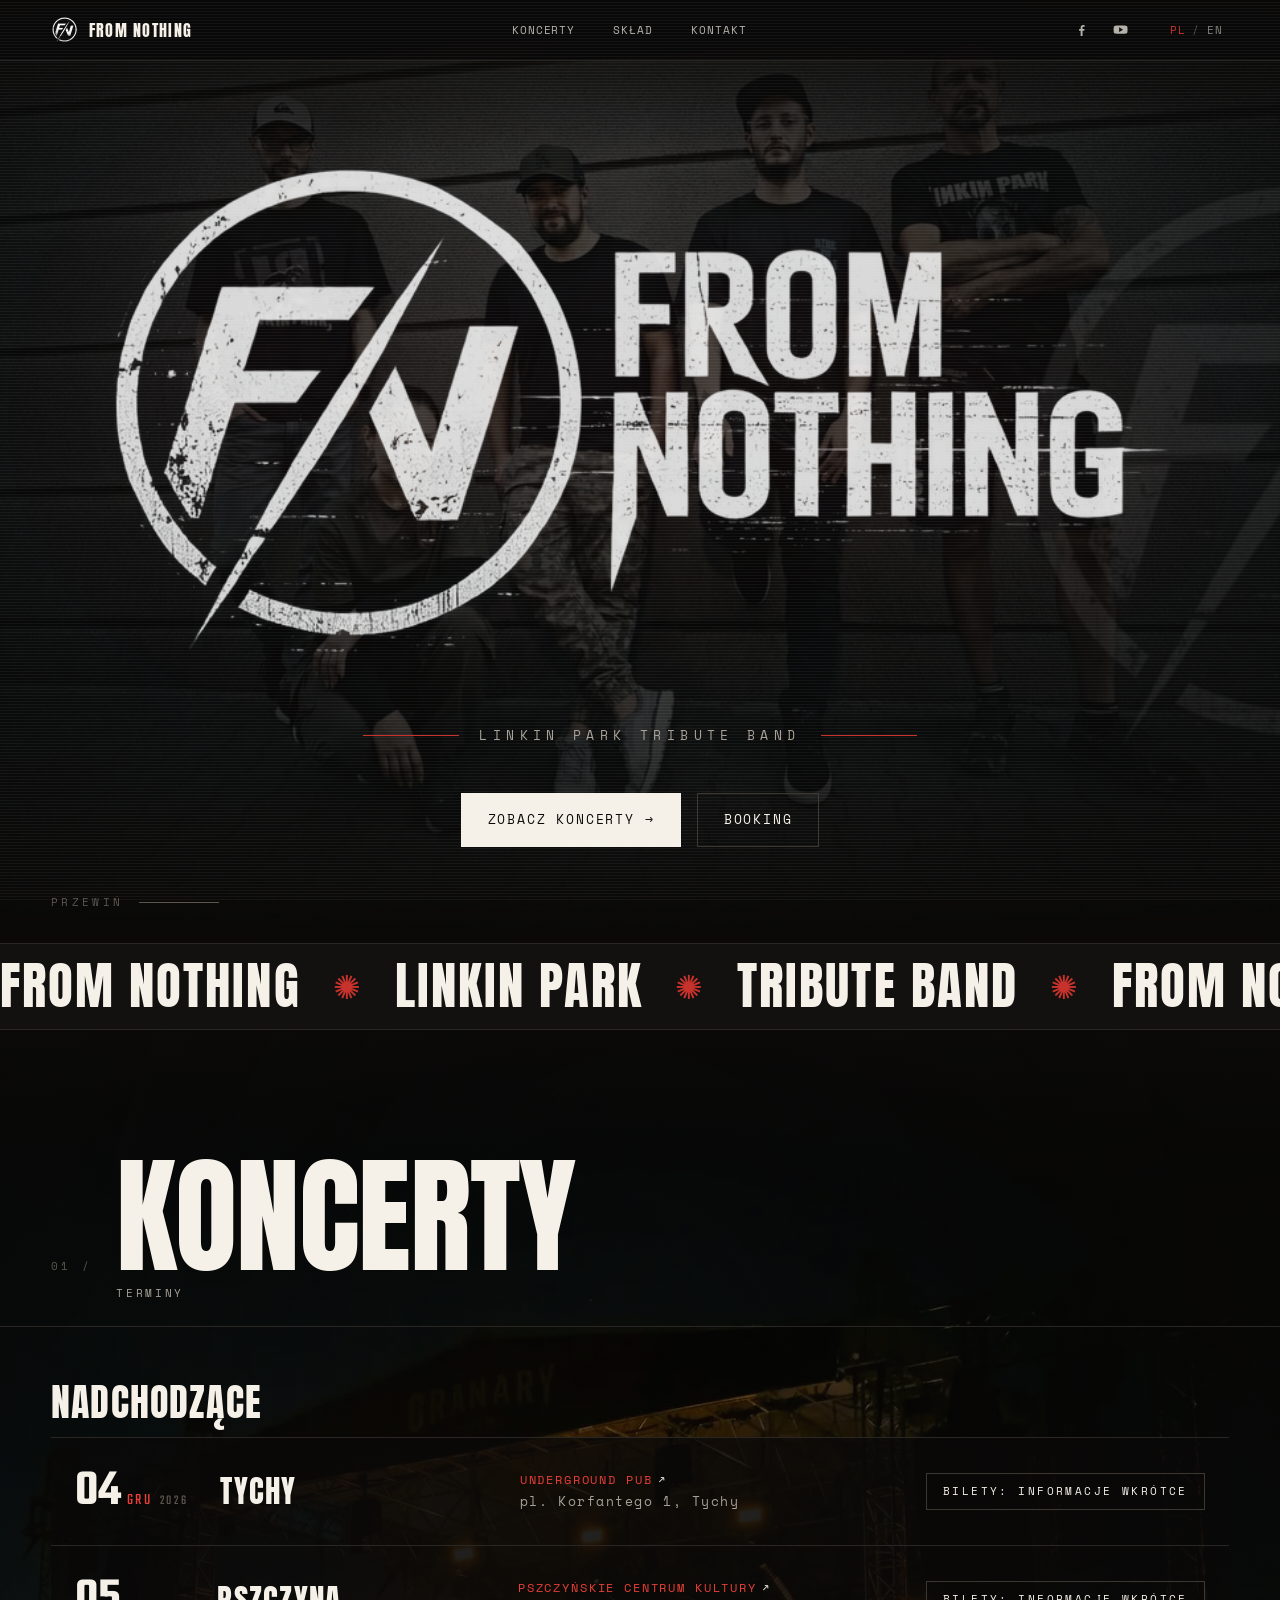
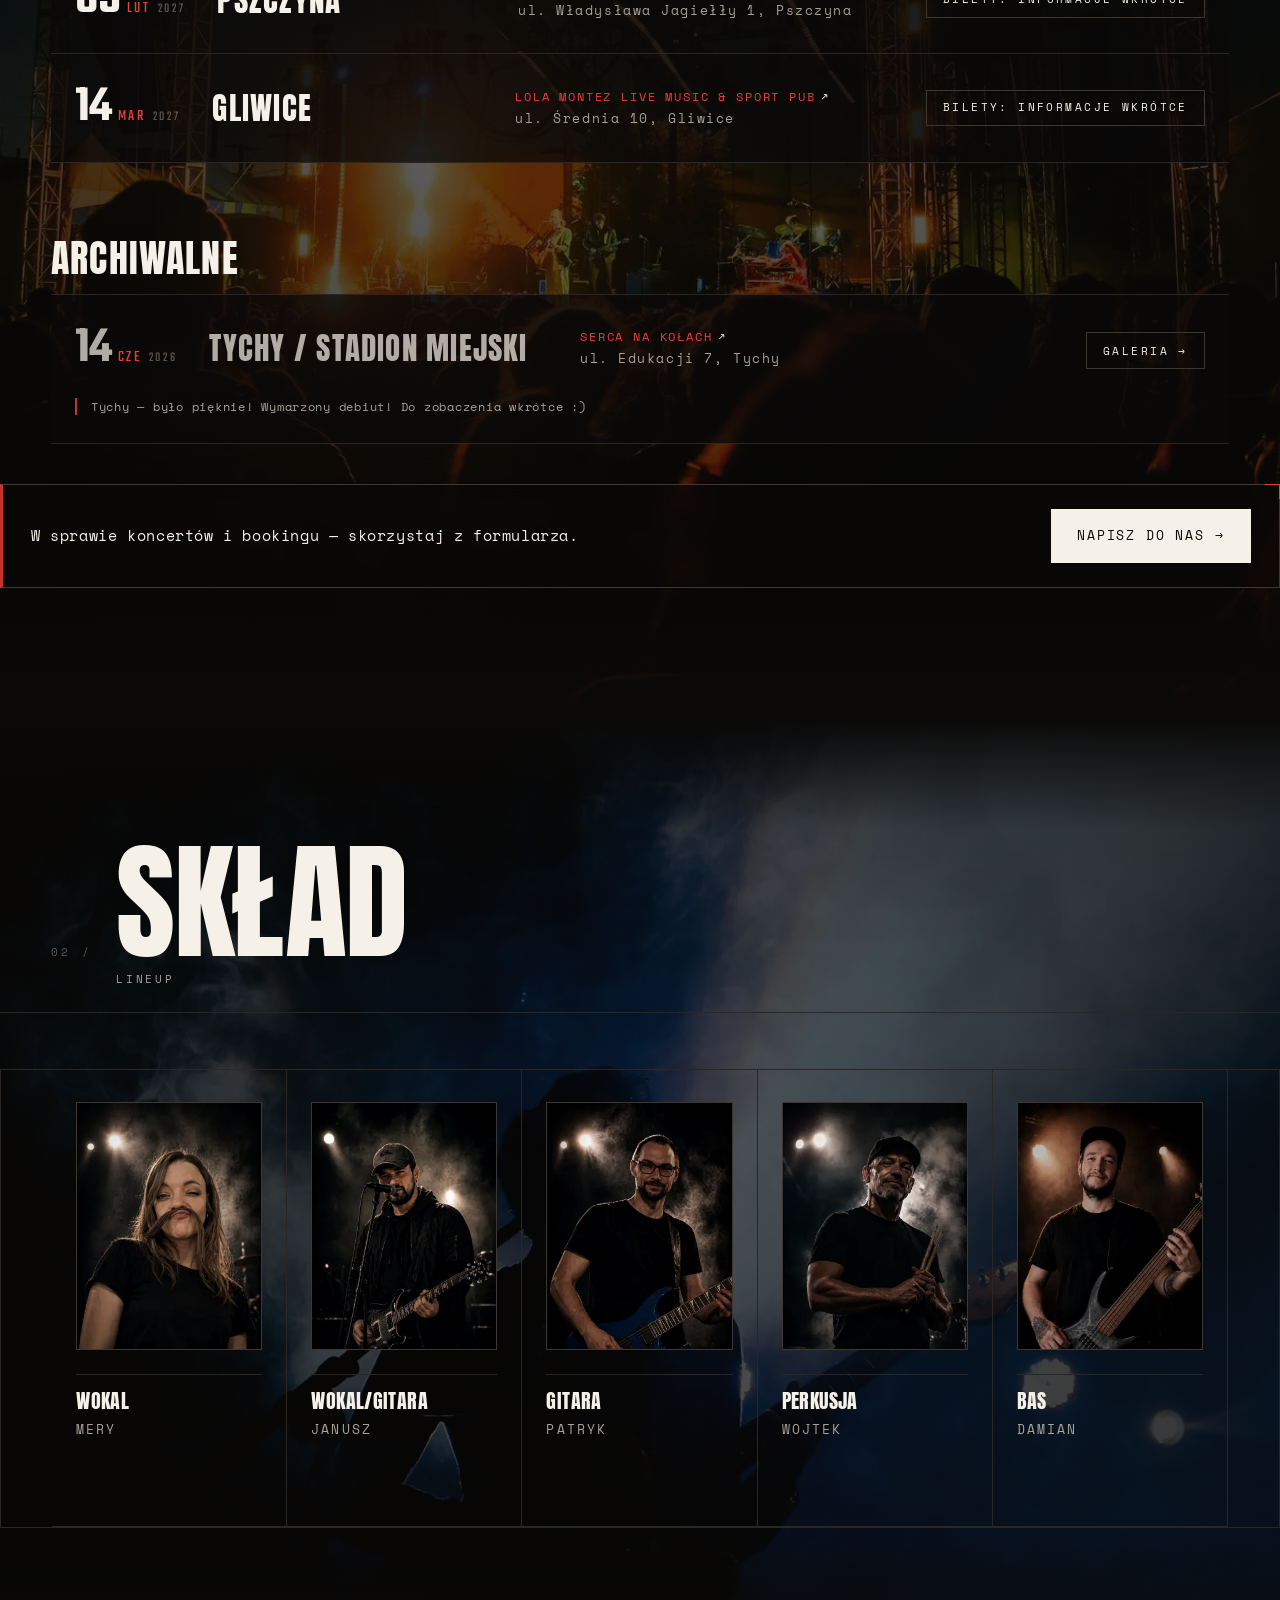
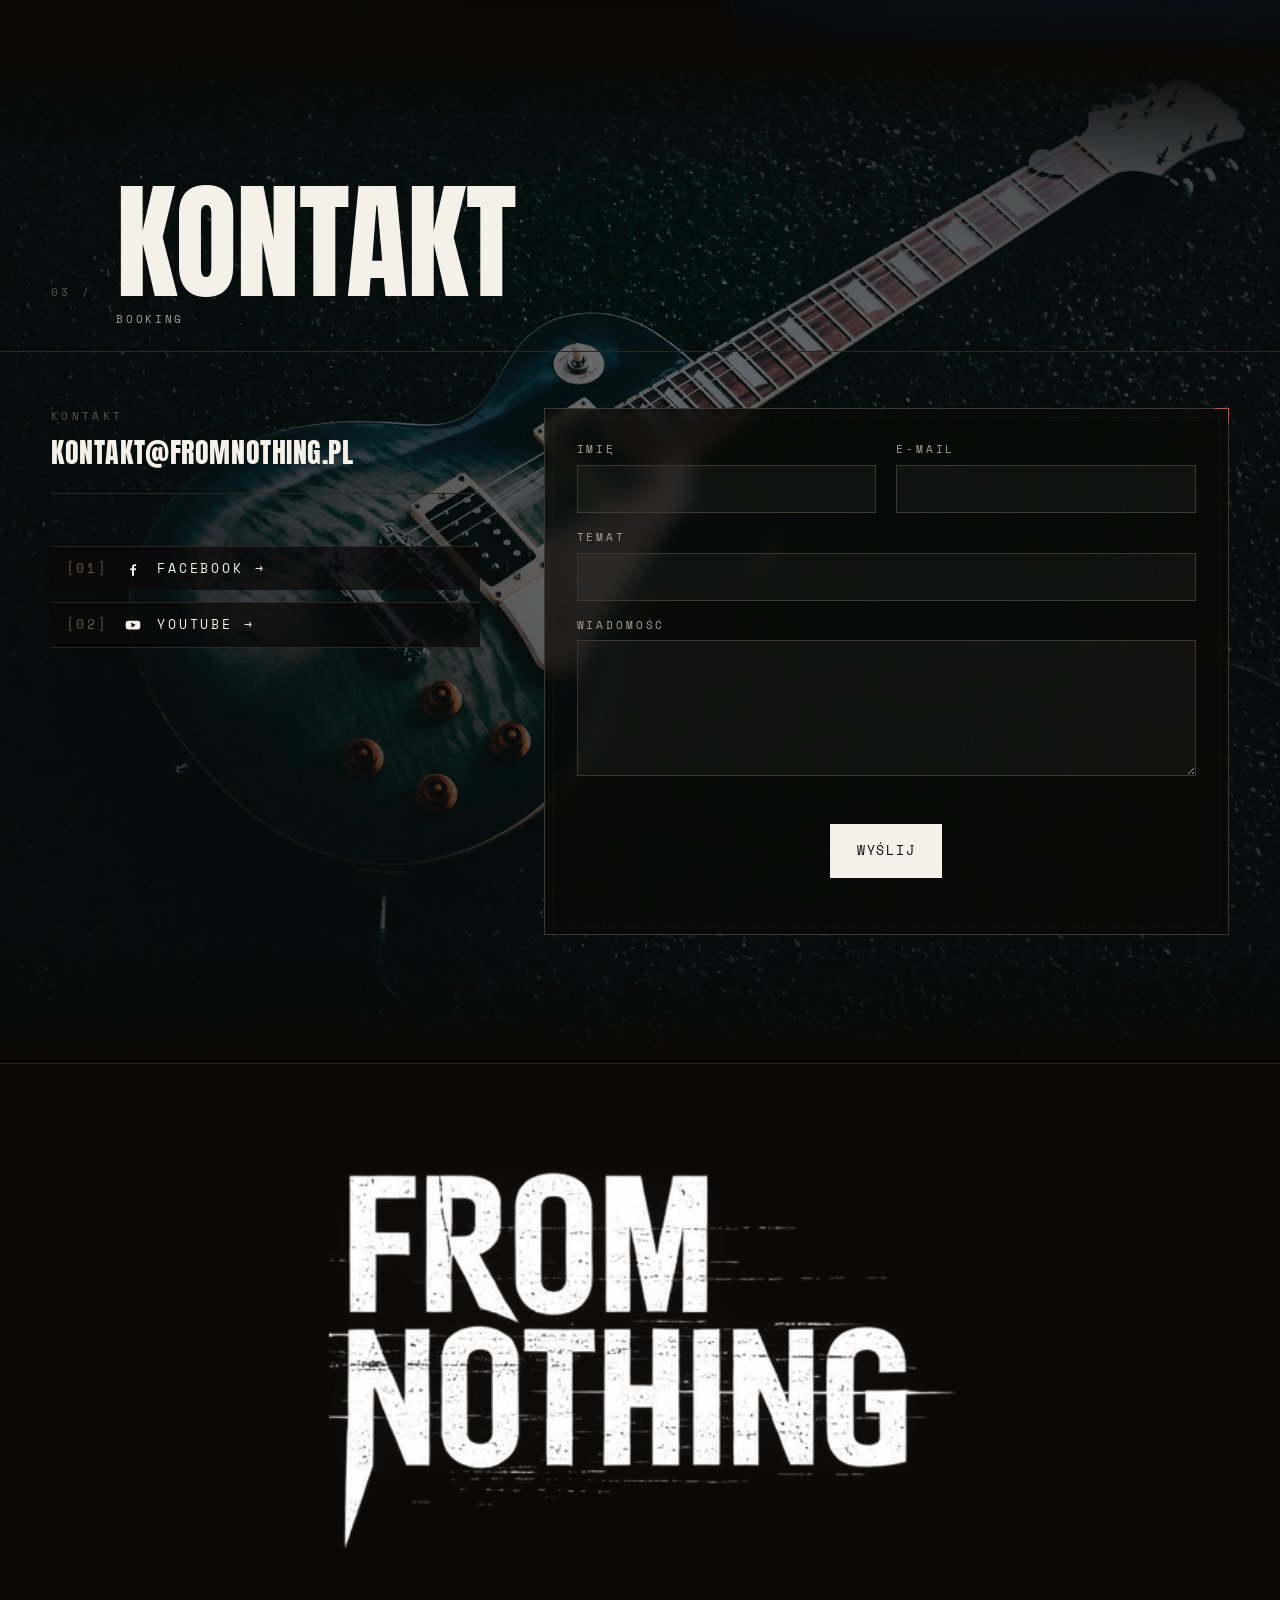
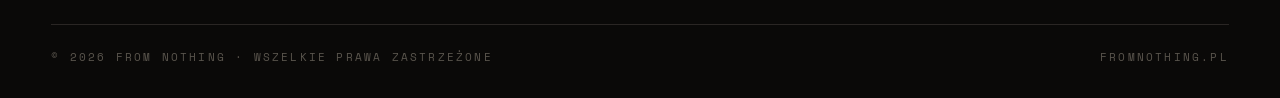
==== commit 19f56c98: "Event: added Underground Pub" ====
--- a/index.html
+++ b/index.html
@@ -32,7 +32,7 @@
   <link rel="preconnect" href="https://fonts.gstatic.com" crossorigin />
   <link rel="preload" as="image" href="/assets/img/bg-hero-2.webp" type="image/webp" fetchpriority="high" />
   <link href="https://fonts.googleapis.com/css2?family=Anton&family=Space+Mono:ital,wght@0,400;0,700;1,400&family=Teko:wght@300;400;600&display=swap" rel="stylesheet" />
-  <link rel="stylesheet" href="/assets/css/style.css?v=20260807a" />
+  <link rel="stylesheet" href="/assets/css/style.css?v=20260815a" />
   <script type="application/ld+json">
   {
     "@context": "https://schema.org",
@@ -80,6 +80,7 @@
           "https://www.youtube.com/@FromNothingPoland"
         ],
         "event": [
+          { "@id": "https://fromnothing.pl/#event-2026-12-04-underground-pub-tychy" },
           { "@id": "https://fromnothing.pl/#event-2027-02-05-pszczynskie-centrum-kultury" },
           { "@id": "https://fromnothing.pl/#event-2027-03-14-lola-montez-gliwice" }
         ],
@@ -90,6 +91,23 @@
           { "@type": "Person", "name": "Wojtek", "description": "Drums" },
           { "@type": "Person", "name": "Damian", "description": "Bass guitar" }
         ]
+      },
+      {
+        "@type": "MusicEvent",
+        "@id": "https://fromnothing.pl/#event-2026-12-04-underground-pub-tychy",
+        "name": "From Nothing — Underground Pub",
+        "startDate": "2026-12-04",
+        "location": {
+          "@type": "Place",
+          "name": "Underground Pub",
+          "url": "https://undergroundpub.pl/",
+          "address": {
+            "@type": "PostalAddress",
+            "streetAddress": "Korfantego 1",
+            "addressLocality": "Tychy"
+          }
+        },
+        "performer": { "@id": "https://fromnothing.pl/#band" }
       },
       {
         "@type": "MusicEvent",
@@ -229,6 +247,24 @@
       <h3 class="tour__group-title" id="tour-upcoming-title" data-i18n="tour.upcoming">Nadchodzące</h3>
       <ol class="tour__list">
         <li class="tour__row">
+          <time class="tour__date" datetime="2026-12-04">
+            <span class="tour__day">04</span>
+            <span class="tour__month" data-i18n="months.12">GRU</span>
+            <span class="tour__year">2026</span>
+          </time>
+          <div class="tour__city">Tychy</div>
+          <div class="tour__venue">
+            <a href="https://undergroundpub.pl/" target="_blank" rel="noopener" class="tour__event-link">
+              <span>Underground Pub</span>
+              <span class="tour__event-arrow" aria-hidden="true">↗</span>
+            </a>
+            <span class="tour__venue-addr">pl. Korfantego 1, Tychy</span>
+          </div>
+          <div class="tour__action">
+            <span class="tour__ticket tour__ticket--status" data-i18n="tour.ticketsSoon">Bilety: informacje wkrótce</span>
+          </div>
+        </li>
+        <li class="tour__row">
           <time class="tour__date" datetime="2027-02-05">
             <span class="tour__day">05</span>
             <span class="tour__month" data-i18n="months.02">LUT</span>
@@ -236,11 +272,11 @@
           </time>
           <div class="tour__city">Pszczyna</div>
           <div class="tour__venue">
-            <span class="tour__venue-addr">ul. Władysława Jagiełły 1, Pszczyna</span>
             <a href="https://pckul.pl/" target="_blank" rel="noopener" class="tour__event-link">
               <span>Pszczyńskie Centrum Kultury</span>
               <span class="tour__event-arrow" aria-hidden="true">↗</span>
             </a>
+            <span class="tour__venue-addr">ul. Władysława Jagiełły 1, Pszczyna</span>
           </div>
           <div class="tour__action">
             <span class="tour__ticket tour__ticket--status" data-i18n="tour.ticketsSoon">Bilety: informacje wkrótce</span>
@@ -254,11 +290,11 @@
           </time>
           <div class="tour__city">Gliwice</div>
           <div class="tour__venue">
-            <span class="tour__venue-addr">ul. Średnia 10, Gliwice</span>
             <a href="https://www.facebook.com/p/Lola-Montez-Live-Music-Sport-Pub-61585042743978/" target="_blank" rel="noopener" class="tour__event-link">
               <span>Lola Montez Live Music &amp; Sport Pub</span>
               <span class="tour__event-arrow" aria-hidden="true">↗</span>
             </a>
+            <span class="tour__venue-addr">ul. Średnia 10, Gliwice</span>
           </div>
           <div class="tour__action">
             <span class="tour__ticket tour__ticket--status" data-i18n="tour.ticketsSoon">Bilety: informacje wkrótce</span>
@@ -278,11 +314,11 @@
           </time>
           <div class="tour__city">TYCHY / Stadion Miejski</div>
           <div class="tour__venue">
-            <span class="tour__venue-addr">ul. Edukacji 7, Tychy</span>
             <a href="https://www.facebook.com/sercanakolach" target="_blank" rel="noopener" class="tour__event-link">
               <span>Serca Na Kołach</span>
               <span class="tour__event-arrow" aria-hidden="true">↗</span>
             </a>
+            <span class="tour__venue-addr">ul. Edukacji 7, Tychy</span>
           </div>
           <div class="tour__action">
             <a href="https://www.facebook.com/photo/?fbid=1426104506219758&set=pcb.1426106189552923" target="_blank" rel="noopener" class="tour__ticket" data-i18n="tour.gallery">Galeria →</a>
--- a/assets/css/style.css
+++ b/assets/css/style.css
@@ -713,7 +713,6 @@
   letter-spacing: 0.16em;
   color: var(--accent-hot);
   text-transform: uppercase;
-  margin-top: 0.25rem;
   transition: gap 0.2s var(--ease-out);
   width: fit-content;
 }
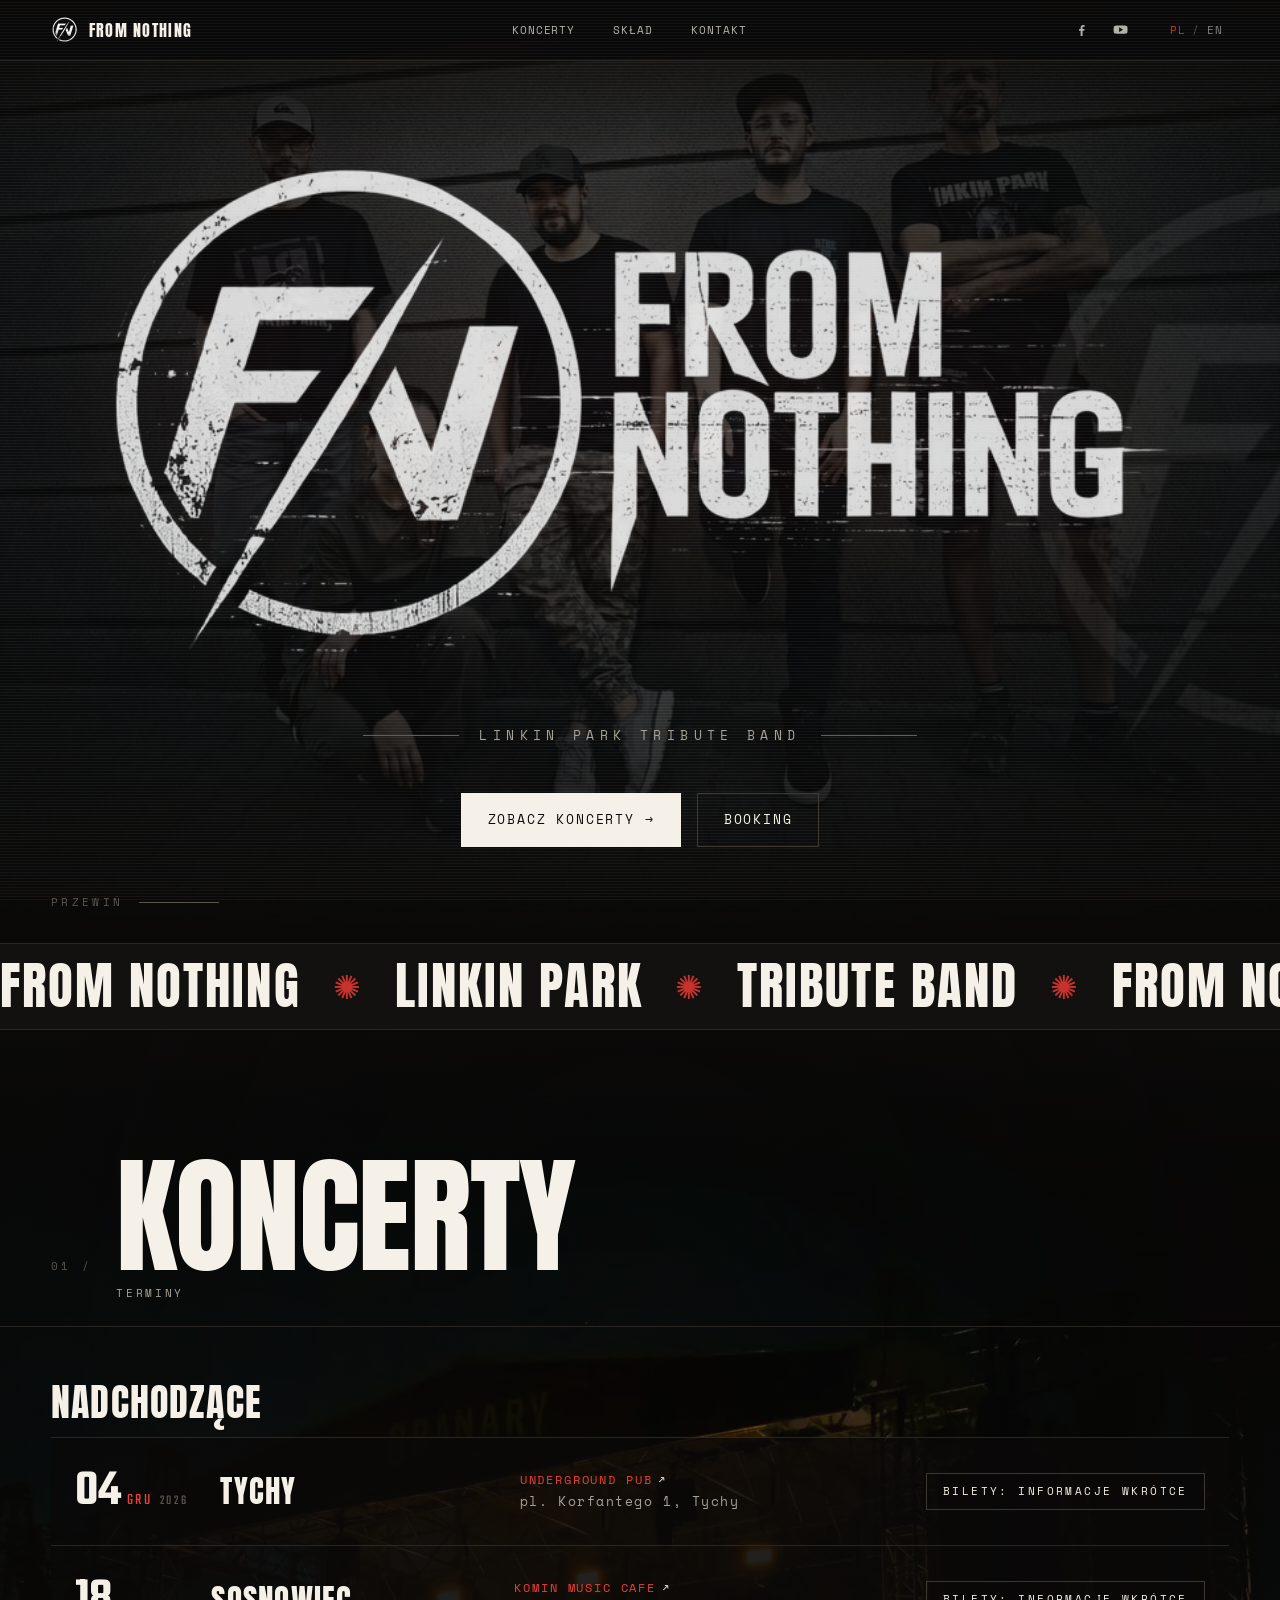
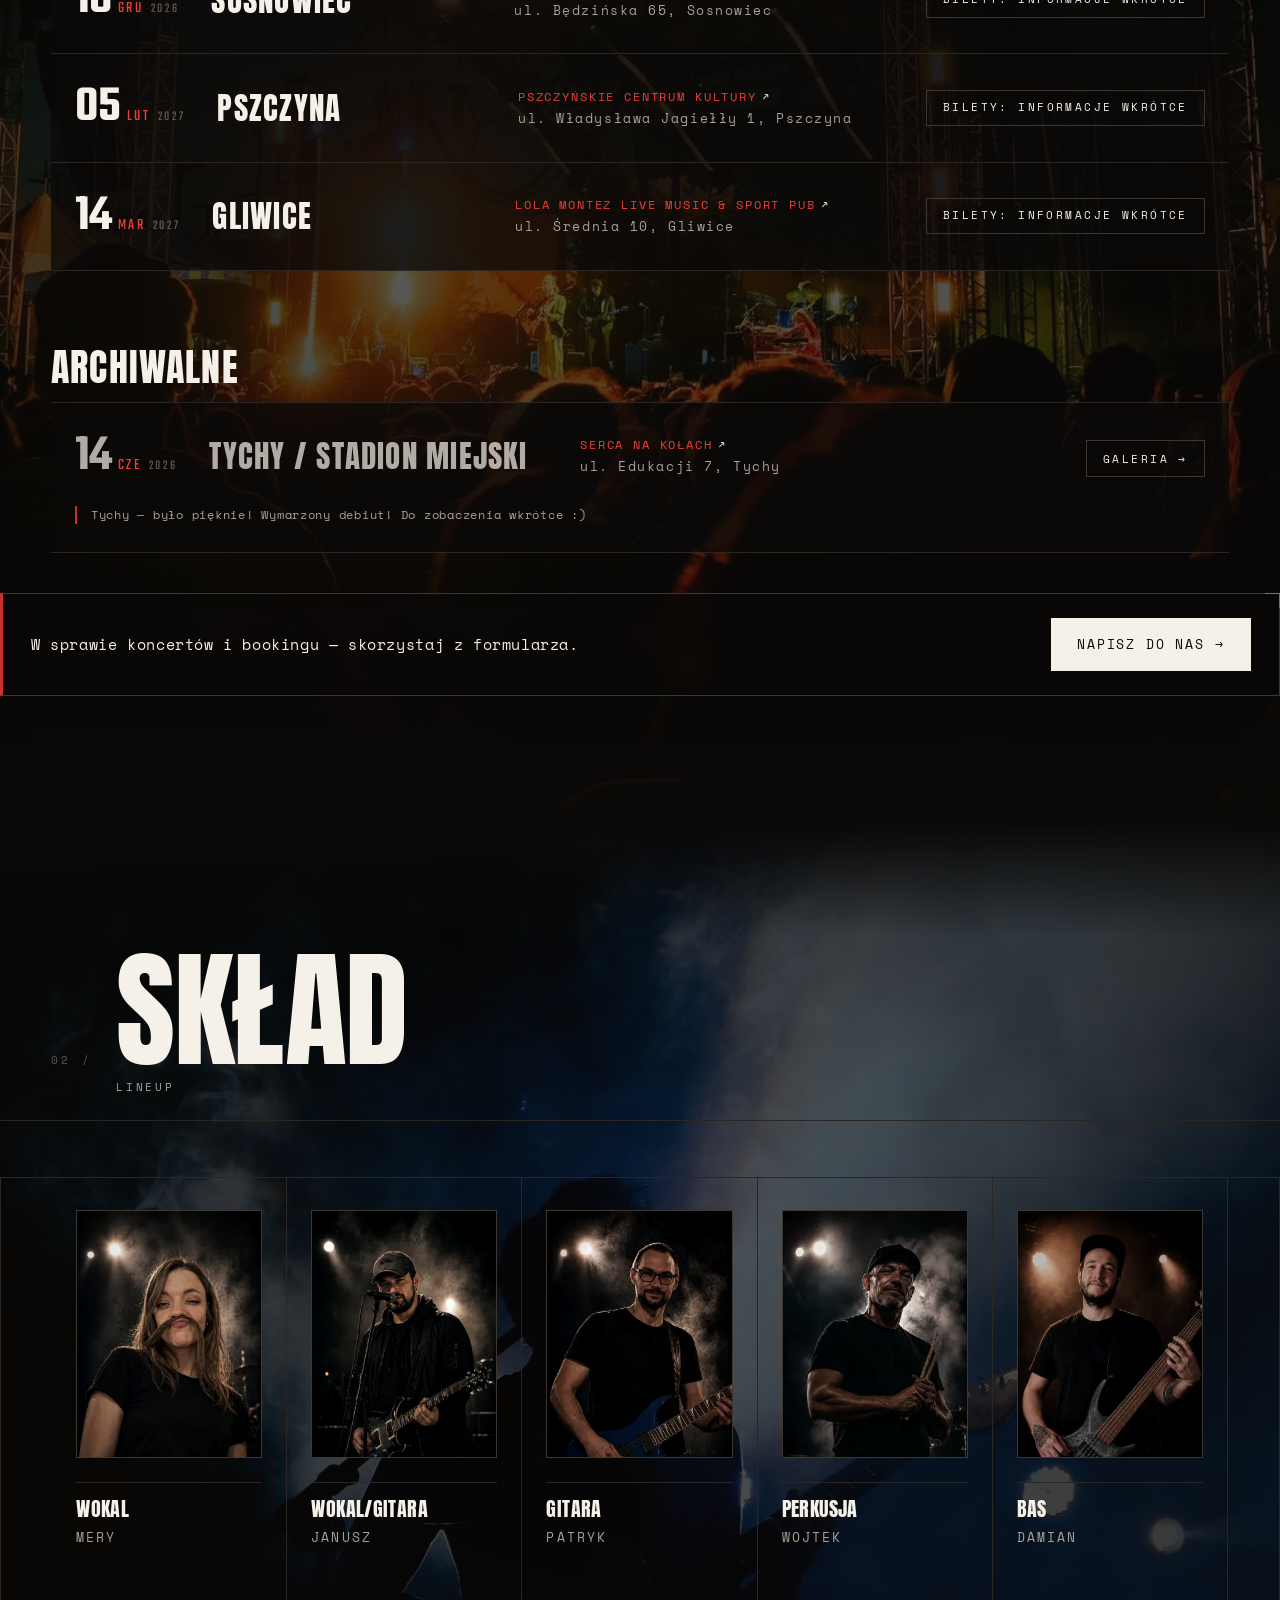
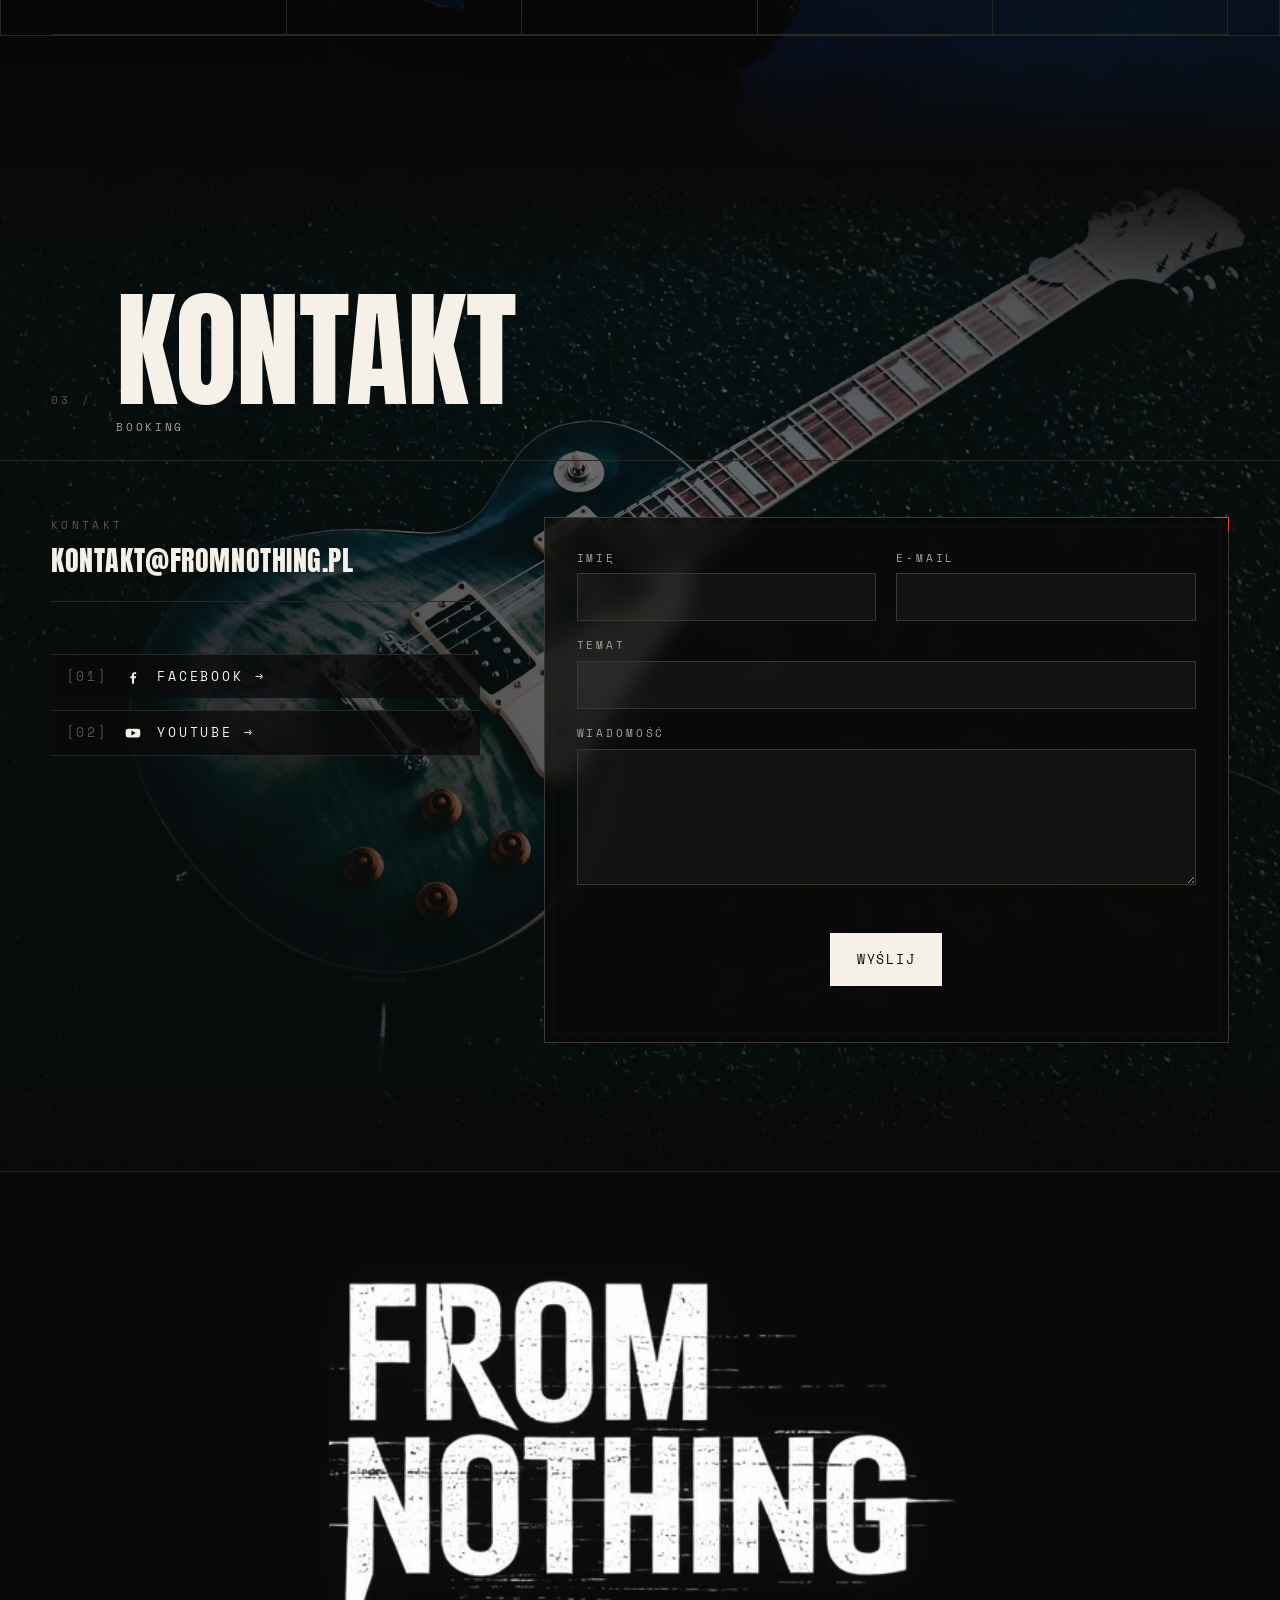
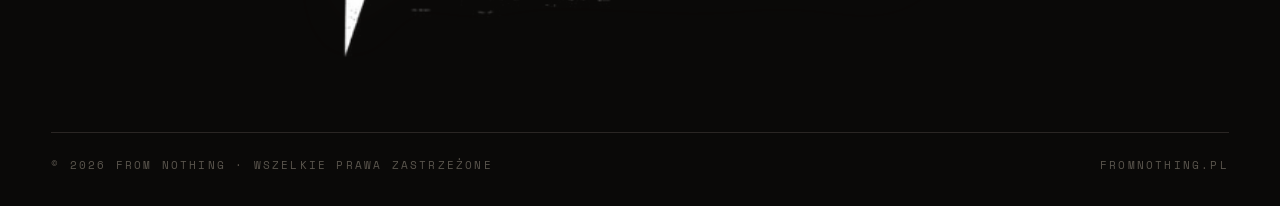
==== commit 29598f37: "Event: Add Komin Music Cafe (Sosnowiec, 18.12.2026)" ====
--- a/index.html
+++ b/index.html
@@ -81,6 +81,7 @@
         ],
         "event": [
           { "@id": "https://fromnothing.pl/#event-2026-12-04-underground-pub-tychy" },
+          { "@id": "https://fromnothing.pl/#event-2026-12-18-komin-music-cafe-sosnowiec" },
           { "@id": "https://fromnothing.pl/#event-2027-02-05-pszczynskie-centrum-kultury" },
           { "@id": "https://fromnothing.pl/#event-2027-03-14-lola-montez-gliwice" }
         ],
@@ -105,6 +106,24 @@
             "@type": "PostalAddress",
             "streetAddress": "Korfantego 1",
             "addressLocality": "Tychy"
+          }
+        },
+        "performer": { "@id": "https://fromnothing.pl/#band" }
+      },
+      {
+        "@type": "MusicEvent",
+        "@id": "https://fromnothing.pl/#event-2026-12-18-komin-music-cafe-sosnowiec",
+        "name": "From Nothing — Komin Music Cafe",
+        "startDate": "2026-12-18",
+        "location": {
+          "@type": "Place",
+          "name": "Komin Music Cafe",
+          "url": "https://kominmusiccafe.pl/",
+          "address": {
+            "@type": "PostalAddress",
+            "streetAddress": "Będzińska 65",
+            "postalCode": "41-205",
+            "addressLocality": "Sosnowiec"
           }
         },
         "performer": { "@id": "https://fromnothing.pl/#band" }
@@ -265,6 +284,24 @@
           </div>
         </li>
         <li class="tour__row">
+          <time class="tour__date" datetime="2026-12-18">
+            <span class="tour__day">18</span>
+            <span class="tour__month" data-i18n="months.12">GRU</span>
+            <span class="tour__year">2026</span>
+          </time>
+          <div class="tour__city">Sosnowiec</div>
+          <div class="tour__venue">
+            <a href="https://kominmusiccafe.pl/" target="_blank" rel="noopener" class="tour__event-link">
+              <span>Komin Music Cafe</span>
+              <span class="tour__event-arrow" aria-hidden="true">↗</span>
+            </a>
+            <span class="tour__venue-addr">ul. Będzińska 65, Sosnowiec</span>
+          </div>
+          <div class="tour__action">
+            <span class="tour__ticket tour__ticket--status" data-i18n="tour.ticketsSoon">Bilety: informacje wkrótce</span>
+          </div>
+        </li>
+        <li class="tour__row">
           <time class="tour__date" datetime="2027-02-05">
             <span class="tour__day">05</span>
             <span class="tour__month" data-i18n="months.02">LUT</span>
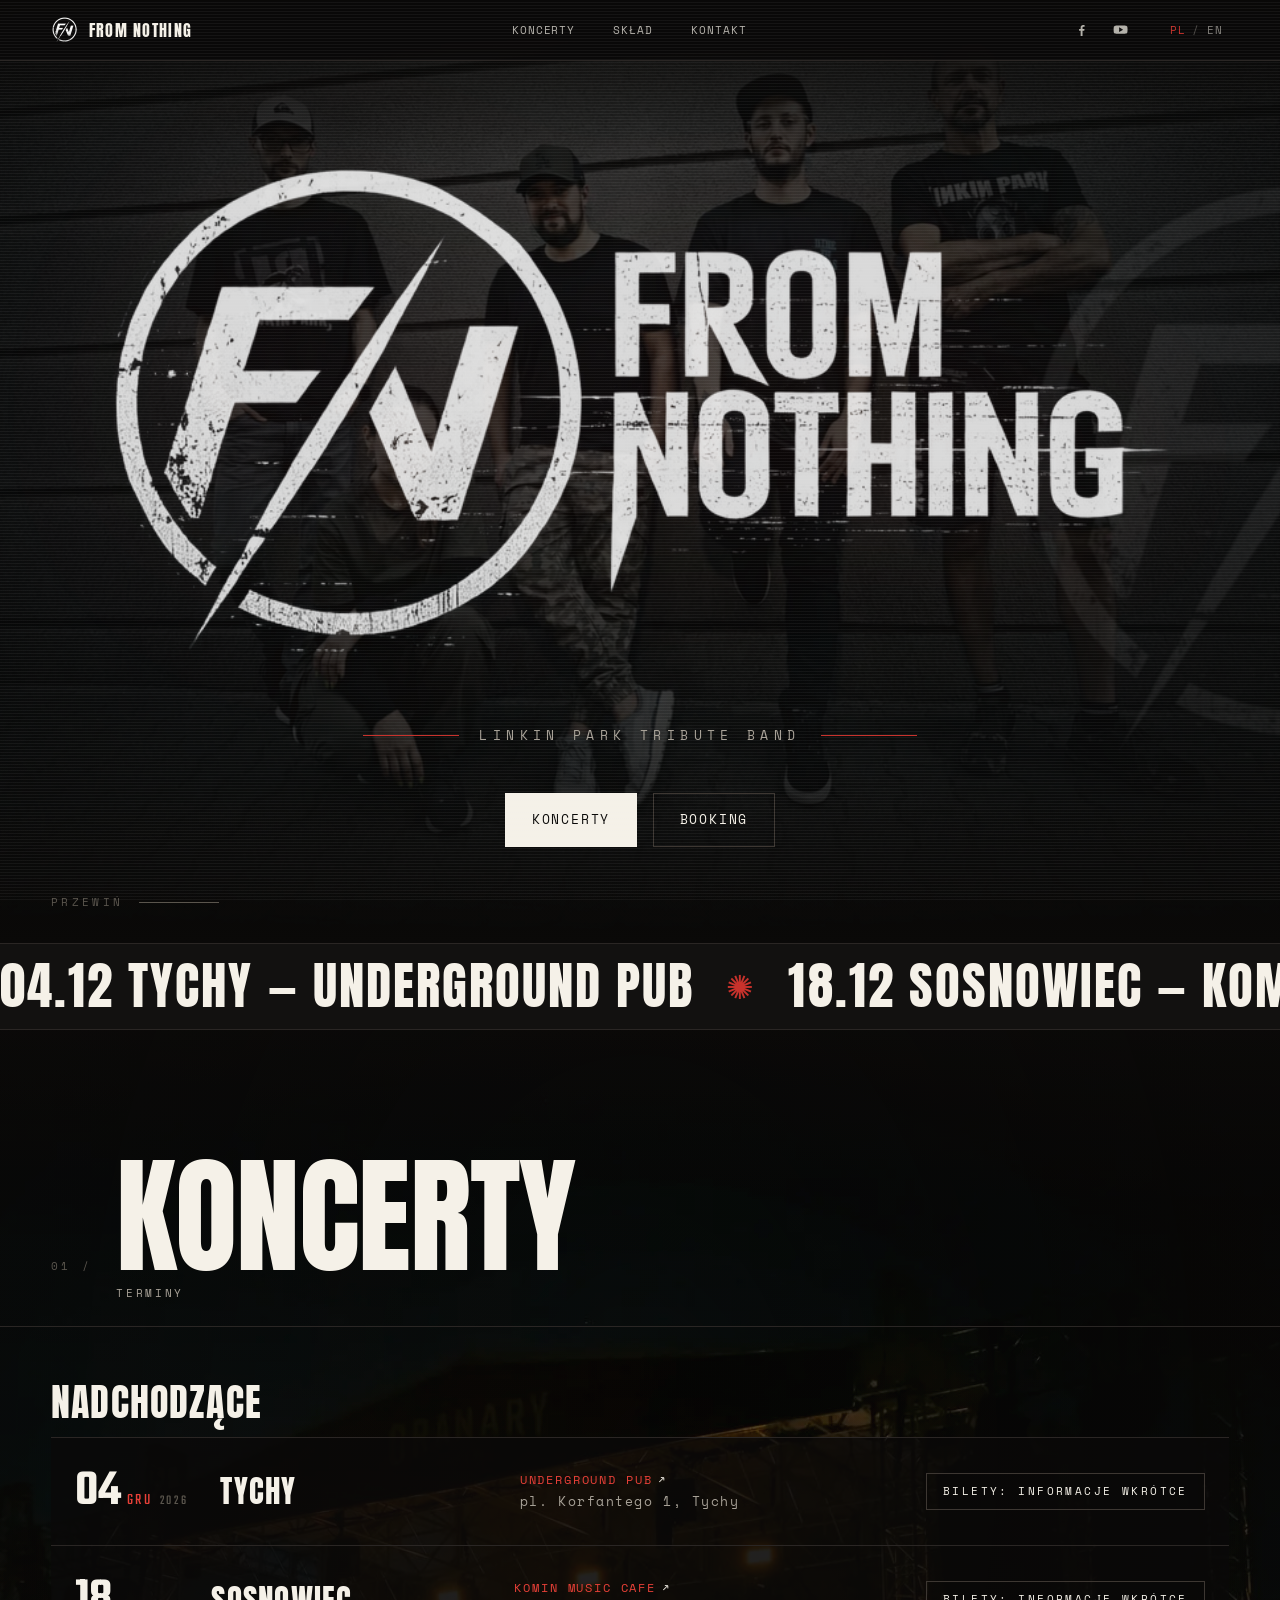
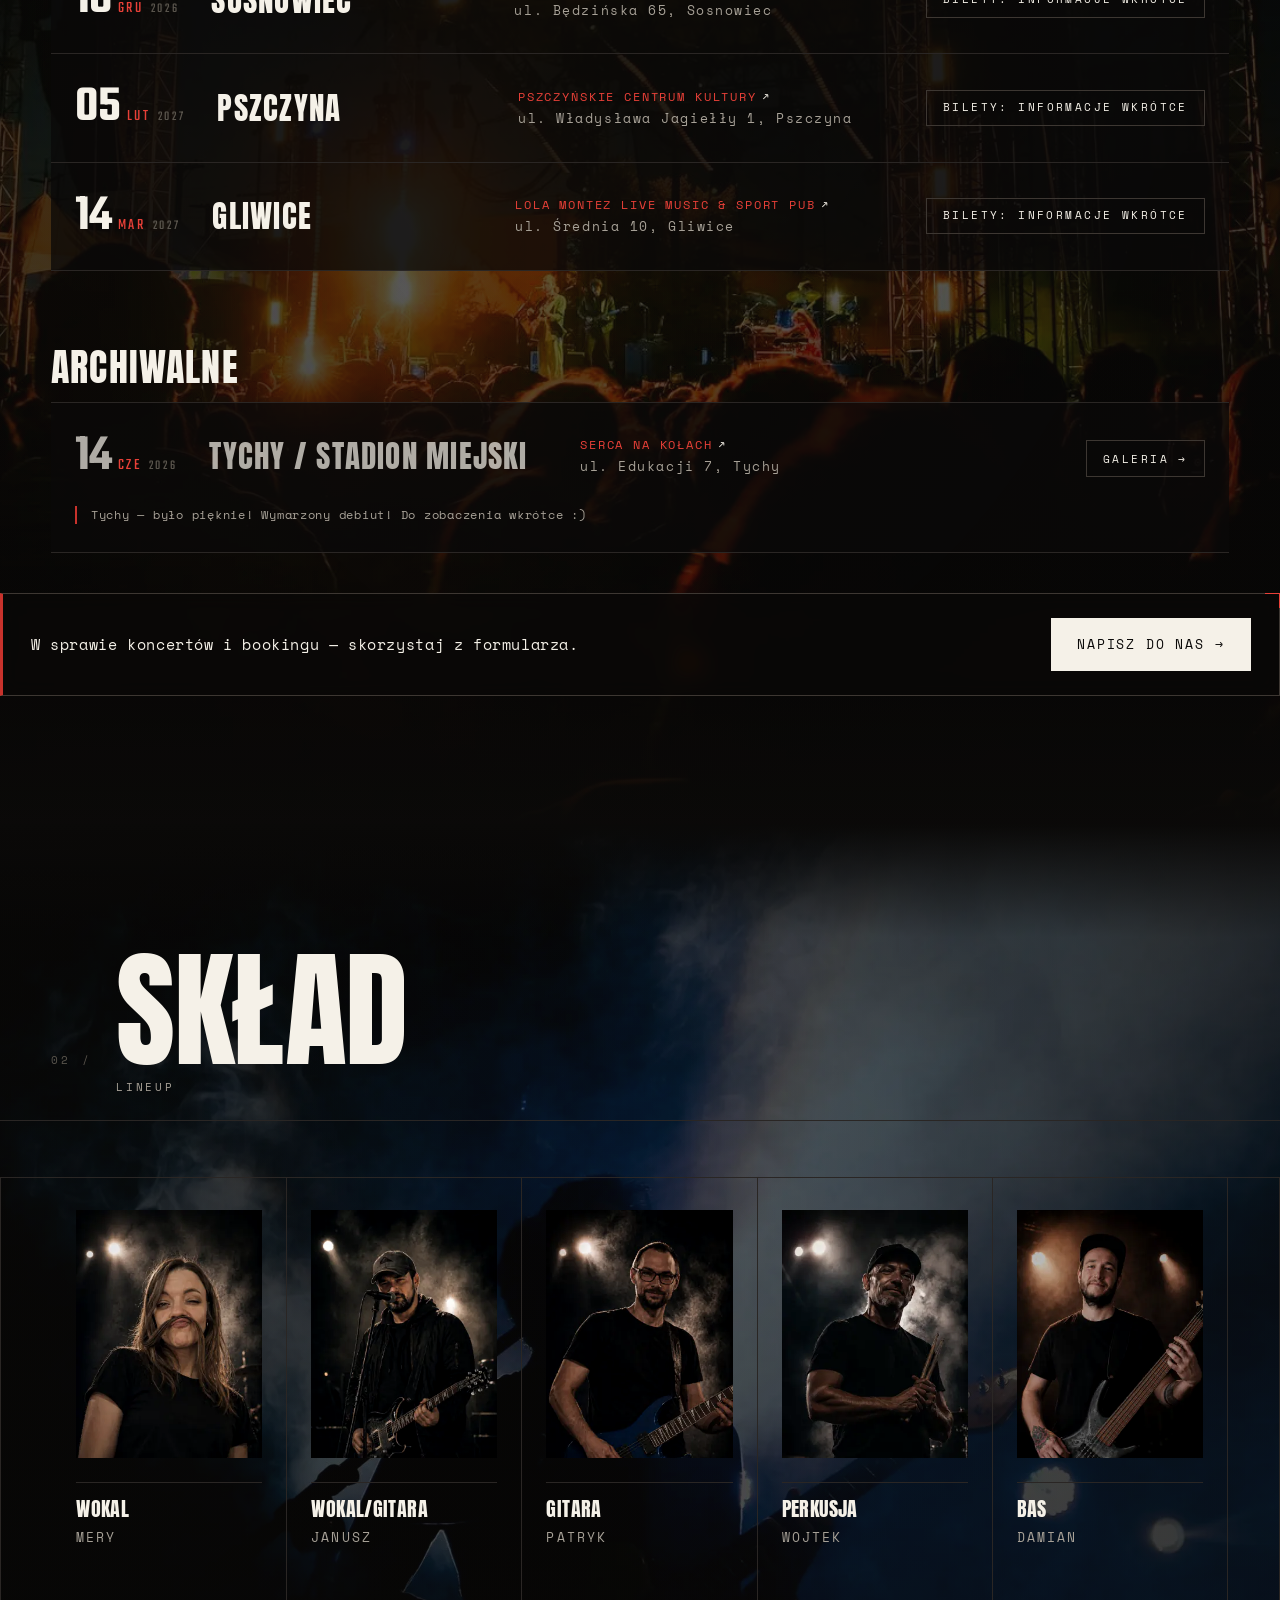
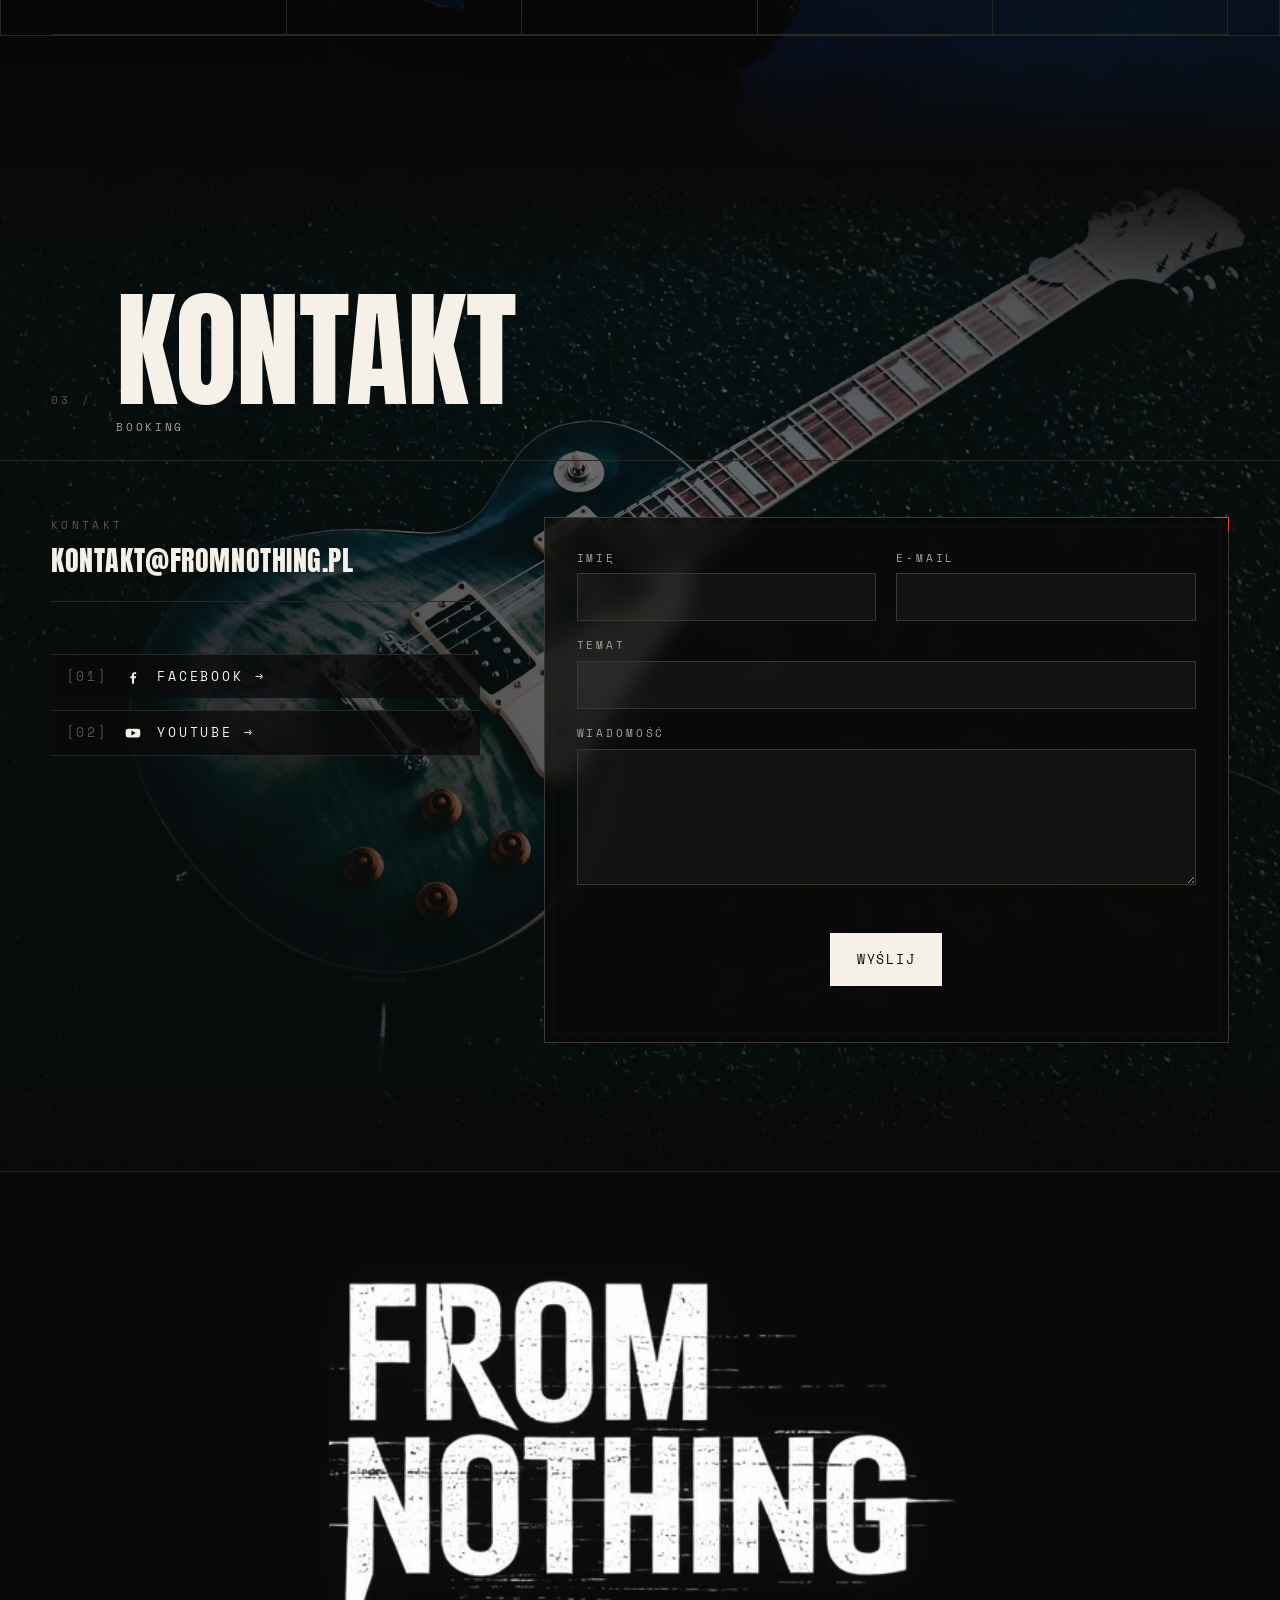
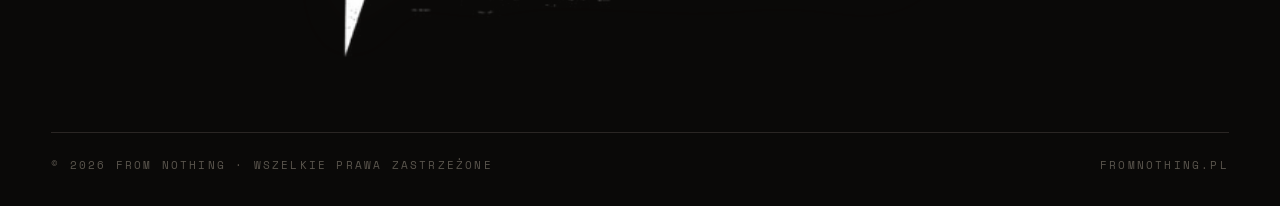
==== commit 1348acd5: "Koncerty: zarządzanie z /koncerty, dynamiczna strona główna, ticker i presspacki per koncert" ====
--- a/index.html
+++ b/index.html
@@ -32,7 +32,8 @@
   <link rel="preconnect" href="https://fonts.gstatic.com" crossorigin />
   <link rel="preload" as="image" href="/assets/img/bg-hero-2.webp" type="image/webp" fetchpriority="high" />
   <link href="https://fonts.googleapis.com/css2?family=Anton&family=Space+Mono:ital,wght@0,400;0,700;1,400&family=Teko:wght@300;400;600&display=swap" rel="stylesheet" />
-  <link rel="stylesheet" href="/assets/css/style.css?v=20260815a" />
+  <link rel="stylesheet" href="/assets/css/style.css?v=20260817a" />
+  <!-- LD:CONCERTS -->
   <script type="application/ld+json">
   {
     "@context": "https://schema.org",
@@ -168,6 +169,7 @@
     ]
   }
   </script>
+  <!-- /LD:CONCERTS -->
 </head>
 <body>
   <div class="scanlines" aria-hidden="true"></div>
@@ -225,7 +227,7 @@
     </h1>
 
     <div class="hero__cta">
-      <a href="#tour" class="btn btn--primary" data-i18n="hero.cta.tour">Zobacz koncerty →</a>
+      <a href="#tour" class="btn btn--primary" data-i18n="hero.cta.tour">Koncerty</a>
       <a href="#contact" class="btn btn--ghost" data-i18n="hero.cta.book">Booking</a>
     </div>
 
@@ -238,19 +240,17 @@
   <!-- MARQUEE TICKER -->
   <div class="ticker" aria-hidden="true">
     <div class="ticker__track">
-      <span>FROM NOTHING</span><span class="ticker__dot">✺</span>
-      <span>LINKIN PARK</span><span class="ticker__dot">✺</span>
-      <span>TRIBUTE BAND</span><span class="ticker__dot">✺</span>
-      <span>FROM NOTHING</span><span class="ticker__dot">✺</span>
-      <span>LINKIN PARK</span><span class="ticker__dot">✺</span>
-      <span>TRIBUTE BAND</span><span class="ticker__dot">✺</span>
+      <!-- CONCERTS:TICKER -->
+      <span>04.12 TYCHY — Underground Pub</span><span class="ticker__dot">✺</span>
+      <span>18.12 SOSNOWIEC — Komin Music Cafe</span><span class="ticker__dot">✺</span>
+      <span>05.02 PSZCZYNA — Pszczyńskie Centrum Kultury</span><span class="ticker__dot">✺</span>
+      <span>14.03 GLIWICE — Lola Montez Live Music &amp; Sport Pub</span><span class="ticker__dot">✺</span>
       <!-- duplicate for seamless loop -->
-      <span>FROM NOTHING</span><span class="ticker__dot">✺</span>
-      <span>LINKIN PARK</span><span class="ticker__dot">✺</span>
-      <span>TRIBUTE BAND</span><span class="ticker__dot">✺</span>
-      <span>FROM NOTHING</span><span class="ticker__dot">✺</span>
-      <span>LINKIN PARK</span><span class="ticker__dot">✺</span>
-      <span>TRIBUTE BAND</span><span class="ticker__dot">✺</span>
+      <span>04.12 TYCHY — Underground Pub</span><span class="ticker__dot">✺</span>
+      <span>18.12 SOSNOWIEC — Komin Music Cafe</span><span class="ticker__dot">✺</span>
+      <span>05.02 PSZCZYNA — Pszczyńskie Centrum Kultury</span><span class="ticker__dot">✺</span>
+      <span>14.03 GLIWICE — Lola Montez Live Music &amp; Sport Pub</span><span class="ticker__dot">✺</span>
+      <!-- /CONCERTS:TICKER -->
     </div>
   </div>
 
@@ -265,6 +265,7 @@
     <section class="tour__group" aria-labelledby="tour-upcoming-title">
       <h3 class="tour__group-title" id="tour-upcoming-title" data-i18n="tour.upcoming">Nadchodzące</h3>
       <ol class="tour__list">
+        <!-- CONCERTS:UPCOMING -->
         <li class="tour__row">
           <time class="tour__date" datetime="2026-12-04">
             <span class="tour__day">04</span>
@@ -337,12 +338,14 @@
             <span class="tour__ticket tour__ticket--status" data-i18n="tour.ticketsSoon">Bilety: informacje wkrótce</span>
           </div>
         </li>
+        <!-- /CONCERTS:UPCOMING -->
       </ol>
     </section>
 
     <section class="tour__group" aria-labelledby="tour-past-title">
       <h3 class="tour__group-title" id="tour-past-title" data-i18n="tour.past">Archiwalne</h3>
       <ol class="tour__list">
+        <!-- CONCERTS:PAST -->
         <li class="tour__row tour__row--past">
           <time class="tour__date" datetime="2026-06-14">
             <span class="tour__day">14</span>
@@ -362,6 +365,7 @@
           </div>
           <p class="tour__thanks" data-i18n="tour.thanks">Tychy — było pięknie! Wymarzony debiut! Do zobaczenia wkrótce :)</p>
         </li>
+        <!-- /CONCERTS:PAST -->
       </ol>
     </section>
 
@@ -520,6 +524,6 @@
        app.js promotes it. Implicit rendering: once it executes it scans the
        DOM for `.cf-turnstile` and renders the widget itself. -->
   <script id="turnstileScript" data-src="https://challenges.cloudflare.com/turnstile/v0/api.js" defer></script>
-  <script src="/assets/js/app.js?v=20260807a" defer></script>
+  <script src="/assets/js/app.js?v=20260817a" defer></script>
 </body>
 </html>
--- a/assets/css/style.css
+++ b/assets/css/style.css
@@ -873,10 +873,12 @@
 }
 .member:hover .member__portrait { border-color: var(--line-strong); }
 
-/* Member card with real photo */
+/* Member card with real photo: the photograph frames itself — dropping the
+   portrait border leaves one frame per card (the grid cell) instead of a
+   box-in-a-box, which read especially heavy stacked in one column on mobile. */
 .member--photo .member__portrait {
   background: none;
-  border-color: var(--line-strong);
+  border: 0;
   overflow: hidden;
 }
 .member--photo .member__portrait::before { display: none; }
@@ -1025,7 +1027,15 @@
 /* Honeypot: display:none is enough on its own (no layout, no tab stop, no
    AT exposure) — aria-hidden/tabindex on the markup are belt-and-braces. */
 .field--hp { display: none; }
-.form__captcha { grid-column: 1 / -1; }
+/* min-width: 0 down the chain: the Turnstile iframe refuses to shrink below
+   ~300px, and grid items' default min-width:auto lets that rigidity blow the
+   form out of its track — the whole form then sticks out past the section's
+   right padding on narrow phones. Zeroing min-width keeps the form at track
+   width; overflow:hidden clips the widget's last few px on the very
+   narrowest screens instead of shifting the entire page. */
+.contact__form { min-width: 0; }
+.field { min-width: 0; }
+.form__captcha { grid-column: 1 / -1; min-width: 0; overflow: hidden; }
 .form__captcha .cf-turnstile { width: 100%; }
 .field label {
   font-size: var(--fs-xs);
@@ -1360,7 +1370,11 @@
 
 @media (max-width: 480px) {
   .nav__name { display: none; }
-  .lineup__grid { grid-template-columns: 1fr; }
+  /* Single column: the outer grid box + per-cell side borders stop meaning
+     "grid" and just pile frames on frames — keep only the horizontal
+     separators between members. */
+  .lineup__grid { grid-template-columns: 1fr; border: 0; }
+  .member { border-right: 0; }
   .member:last-child { border-bottom: 0; }
 }
 
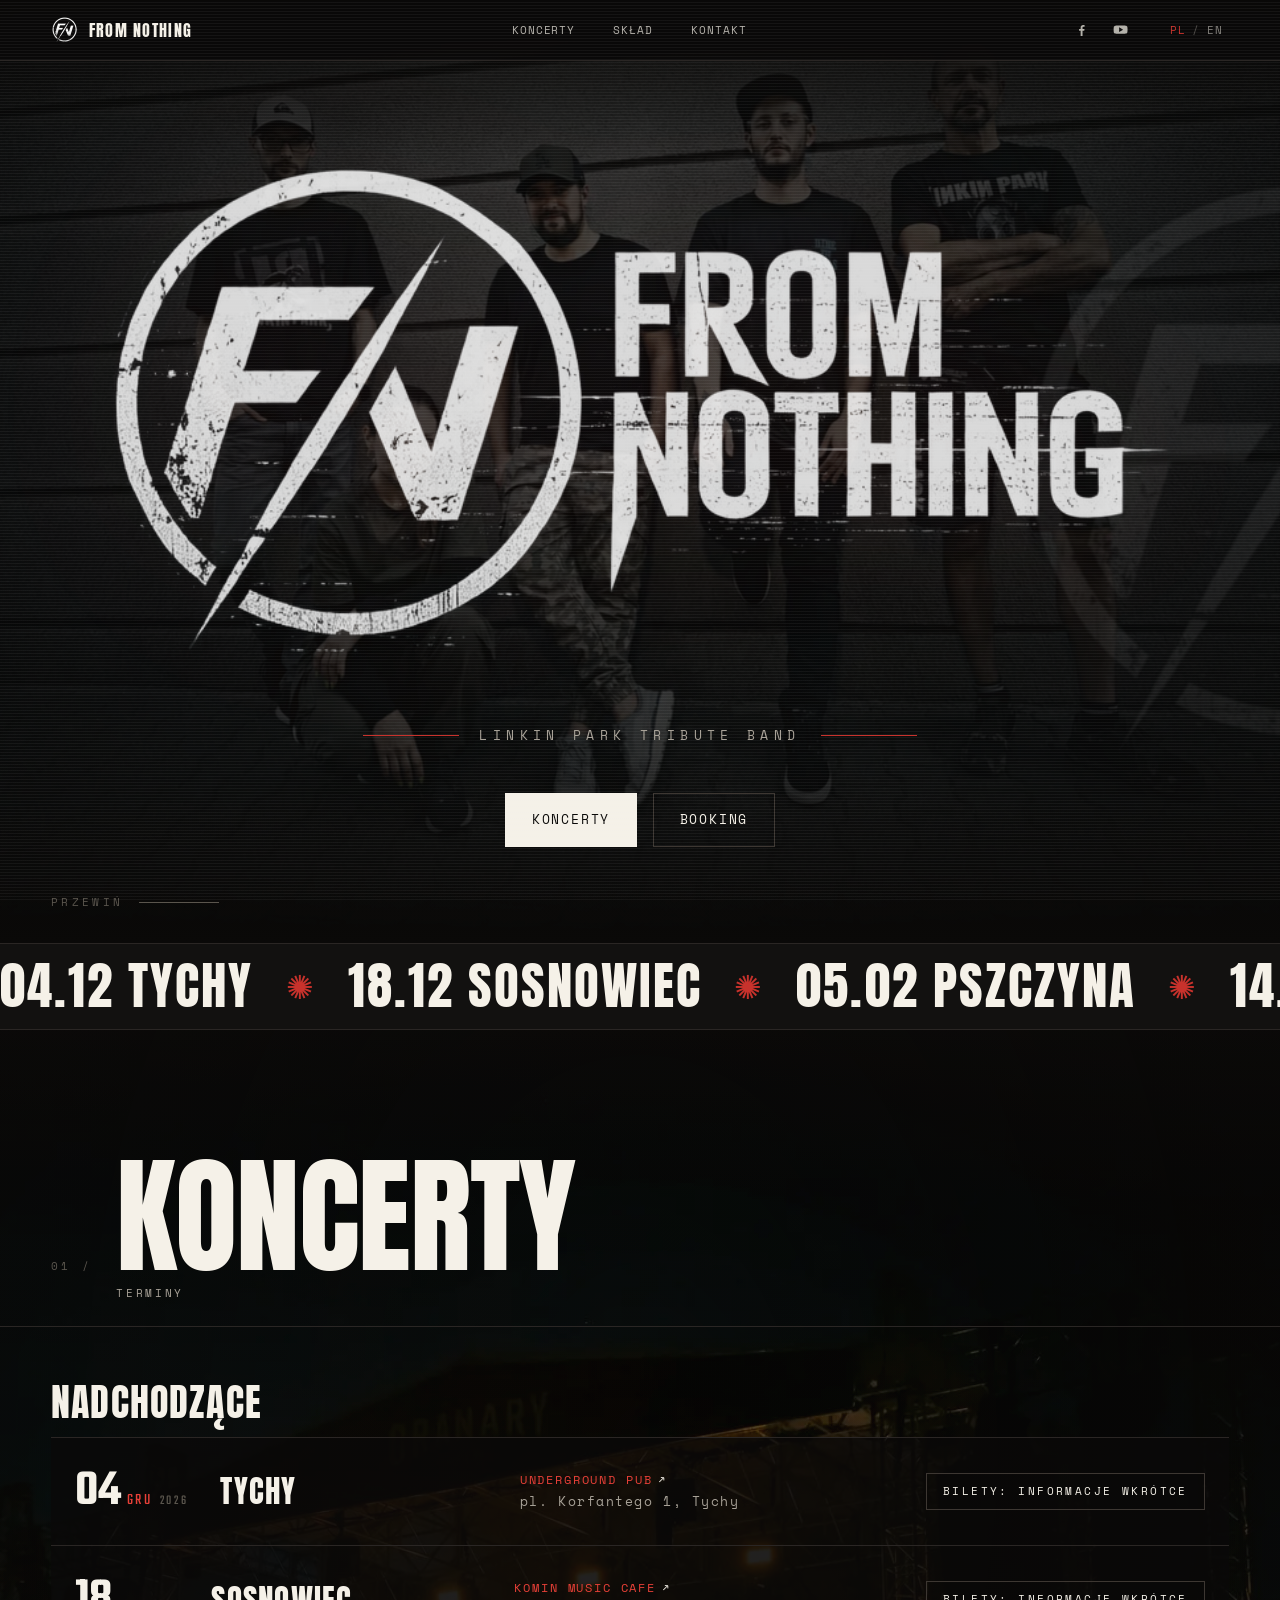
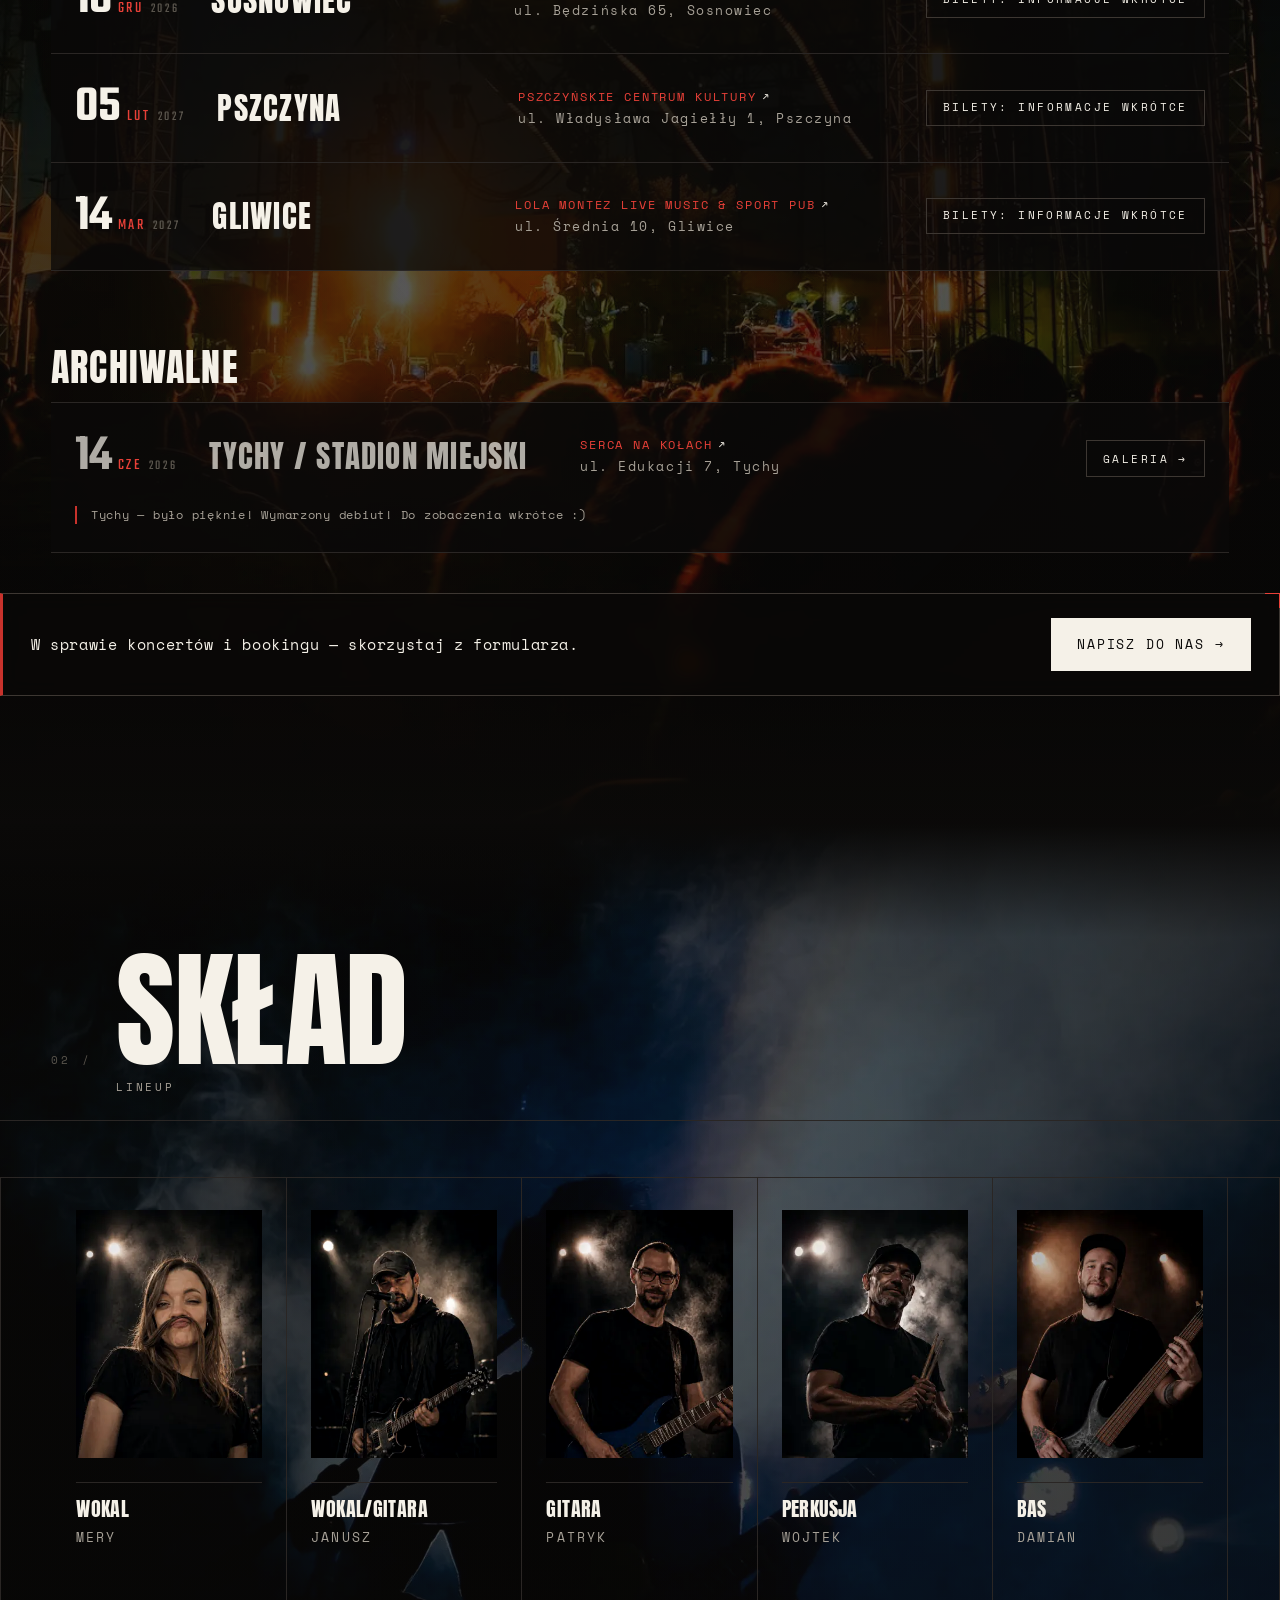
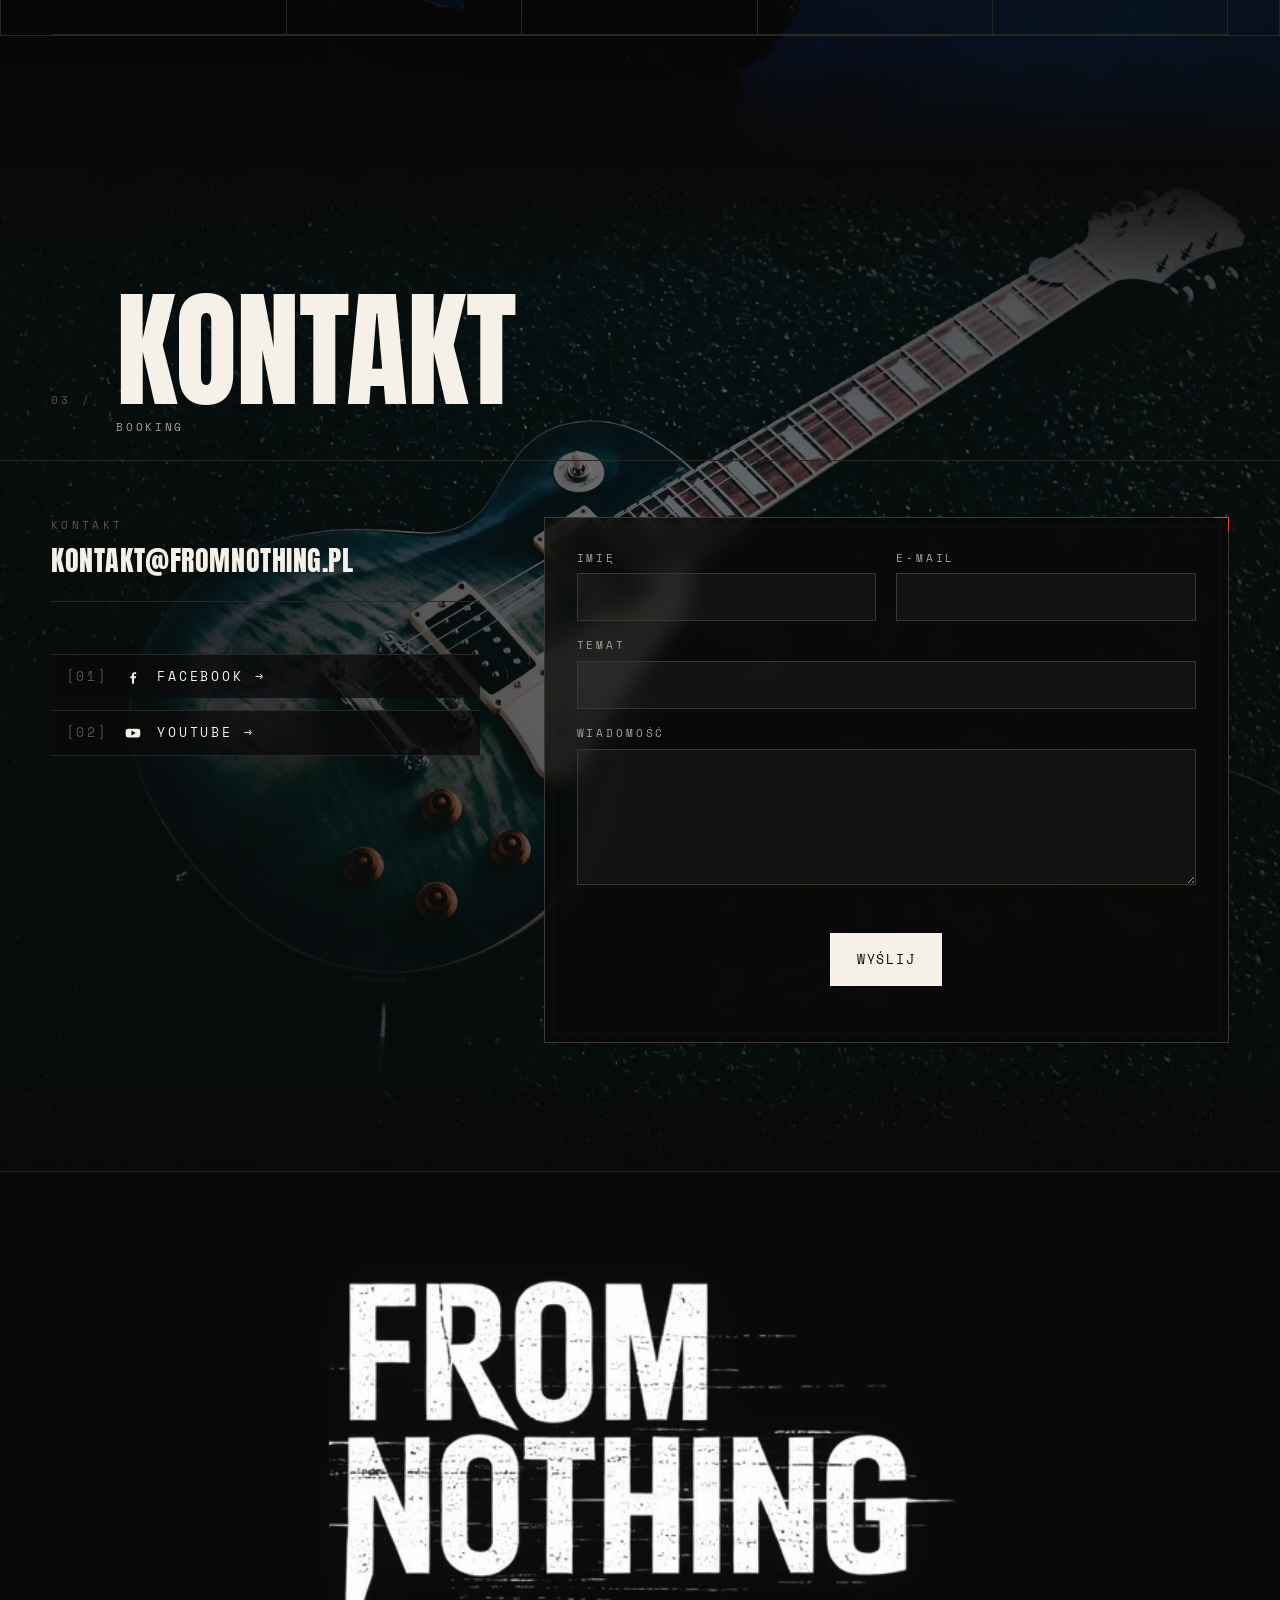
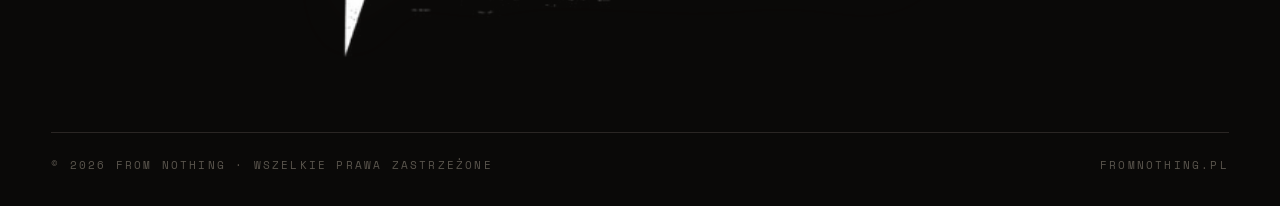
==== commit 84f60a3b: "Ticker: tylko data i miasto, bez nazwy miejsca" ====
--- a/index.html
+++ b/index.html
@@ -241,15 +241,15 @@
   <div class="ticker" aria-hidden="true">
     <div class="ticker__track">
       <!-- CONCERTS:TICKER -->
-      <span>04.12 TYCHY — Underground Pub</span><span class="ticker__dot">✺</span>
-      <span>18.12 SOSNOWIEC — Komin Music Cafe</span><span class="ticker__dot">✺</span>
-      <span>05.02 PSZCZYNA — Pszczyńskie Centrum Kultury</span><span class="ticker__dot">✺</span>
-      <span>14.03 GLIWICE — Lola Montez Live Music &amp; Sport Pub</span><span class="ticker__dot">✺</span>
+      <span>04.12 TYCHY</span><span class="ticker__dot">✺</span>
+      <span>18.12 SOSNOWIEC</span><span class="ticker__dot">✺</span>
+      <span>05.02 PSZCZYNA</span><span class="ticker__dot">✺</span>
+      <span>14.03 GLIWICE</span><span class="ticker__dot">✺</span>
       <!-- duplicate for seamless loop -->
-      <span>04.12 TYCHY — Underground Pub</span><span class="ticker__dot">✺</span>
-      <span>18.12 SOSNOWIEC — Komin Music Cafe</span><span class="ticker__dot">✺</span>
-      <span>05.02 PSZCZYNA — Pszczyńskie Centrum Kultury</span><span class="ticker__dot">✺</span>
-      <span>14.03 GLIWICE — Lola Montez Live Music &amp; Sport Pub</span><span class="ticker__dot">✺</span>
+      <span>04.12 TYCHY</span><span class="ticker__dot">✺</span>
+      <span>18.12 SOSNOWIEC</span><span class="ticker__dot">✺</span>
+      <span>05.02 PSZCZYNA</span><span class="ticker__dot">✺</span>
+      <span>14.03 GLIWICE</span><span class="ticker__dot">✺</span>
       <!-- /CONCERTS:TICKER -->
     </div>
   </div>
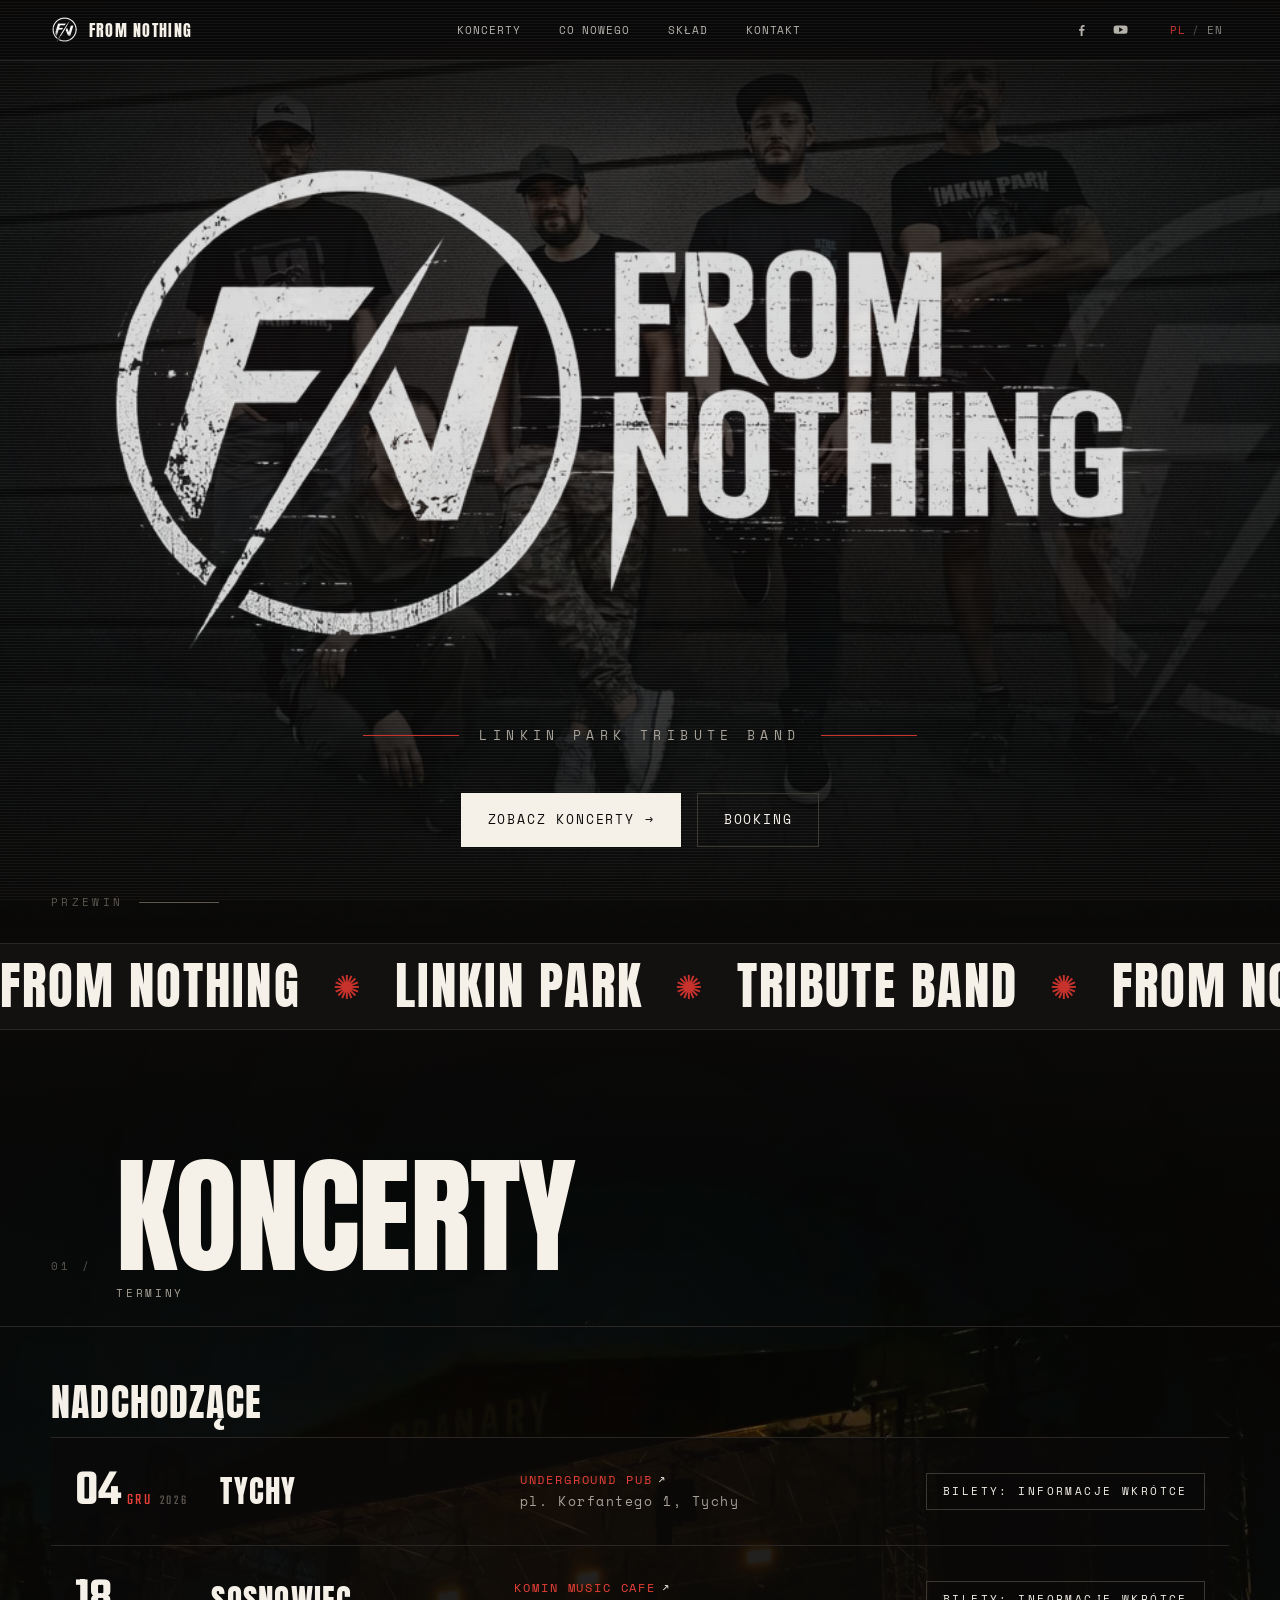
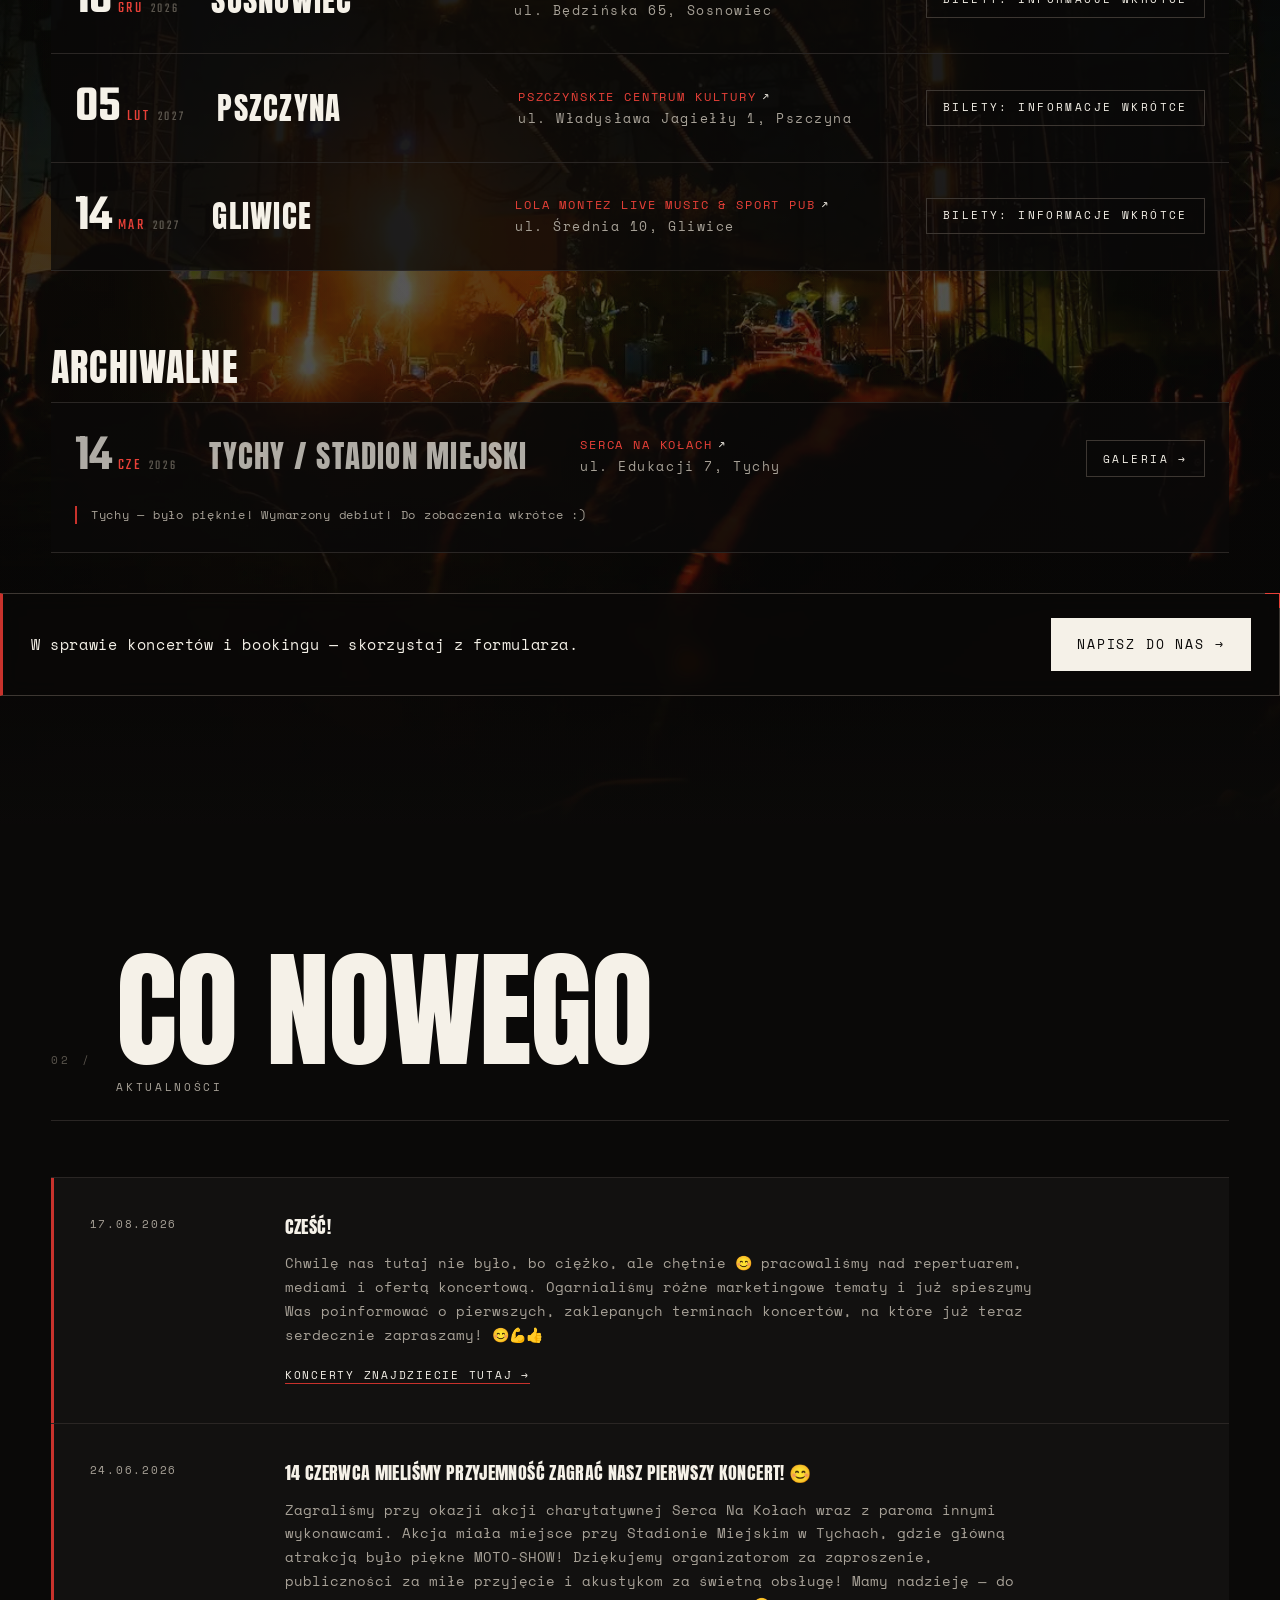
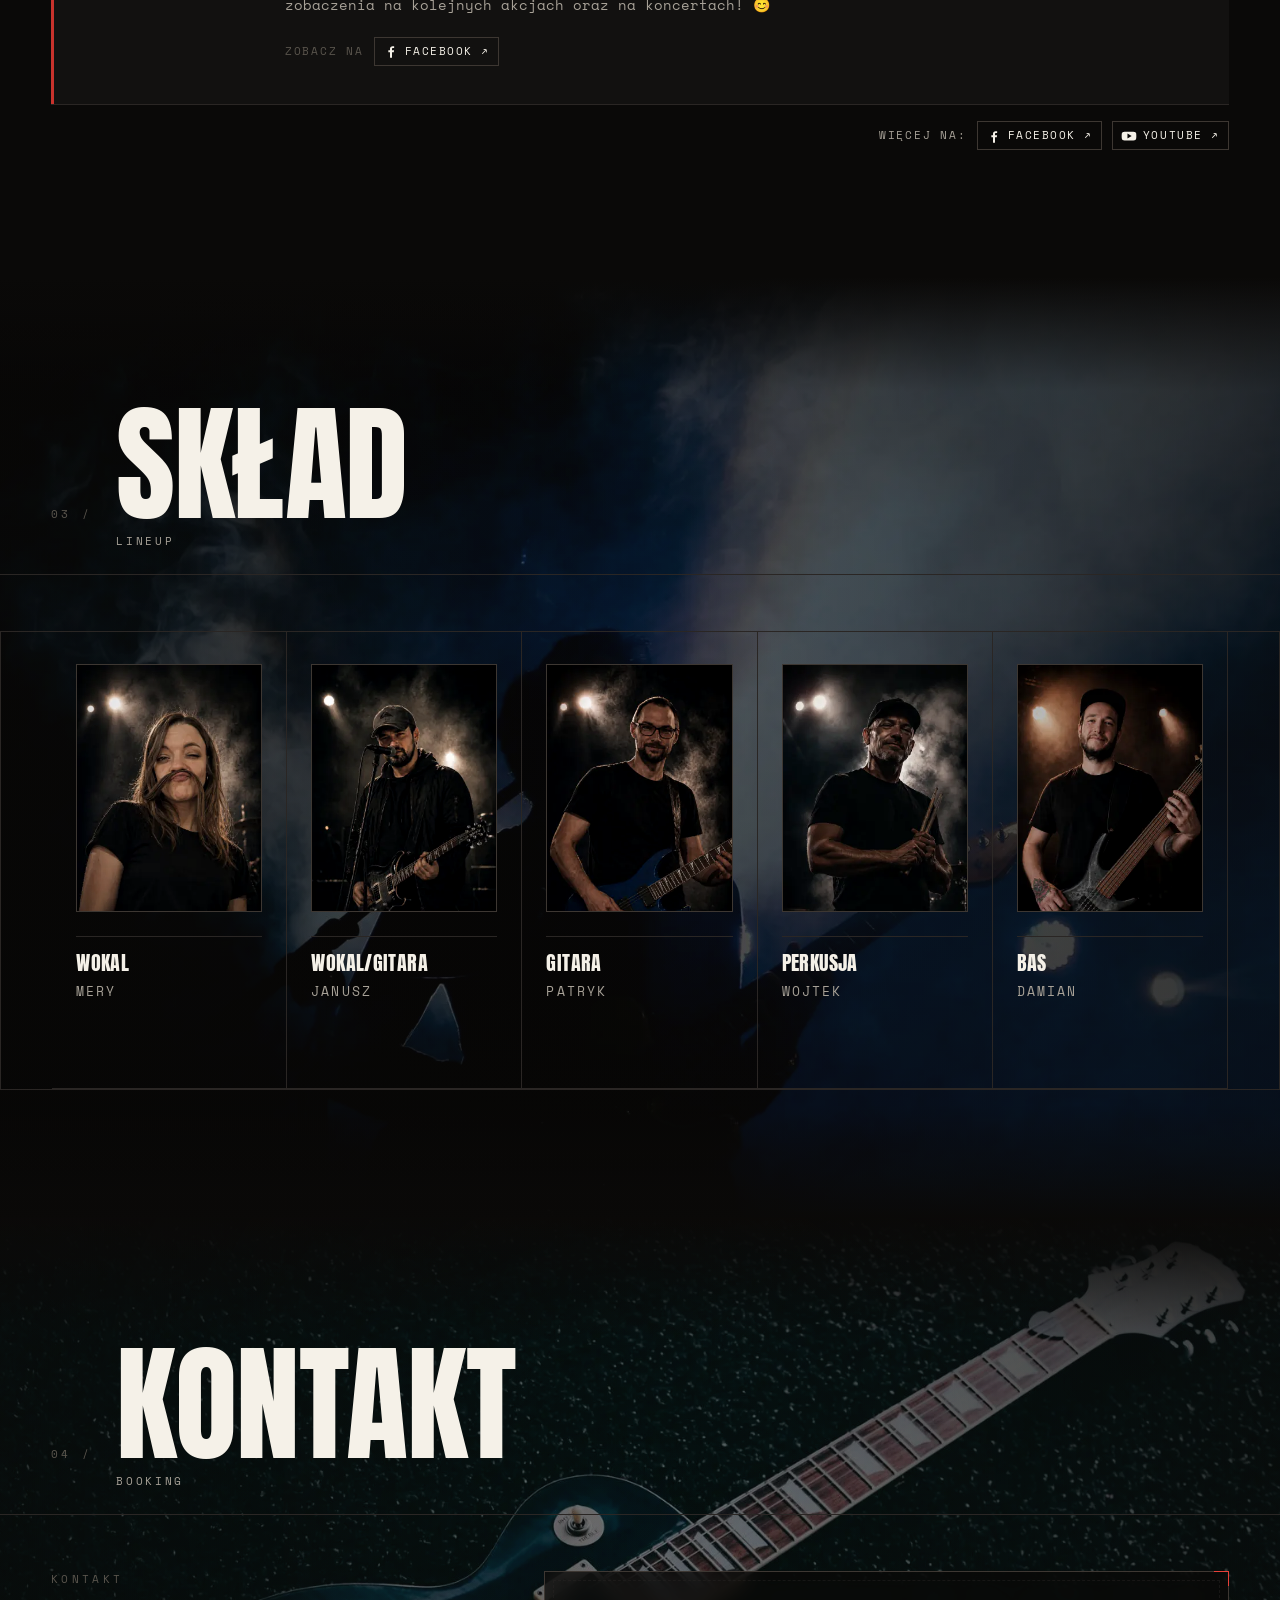
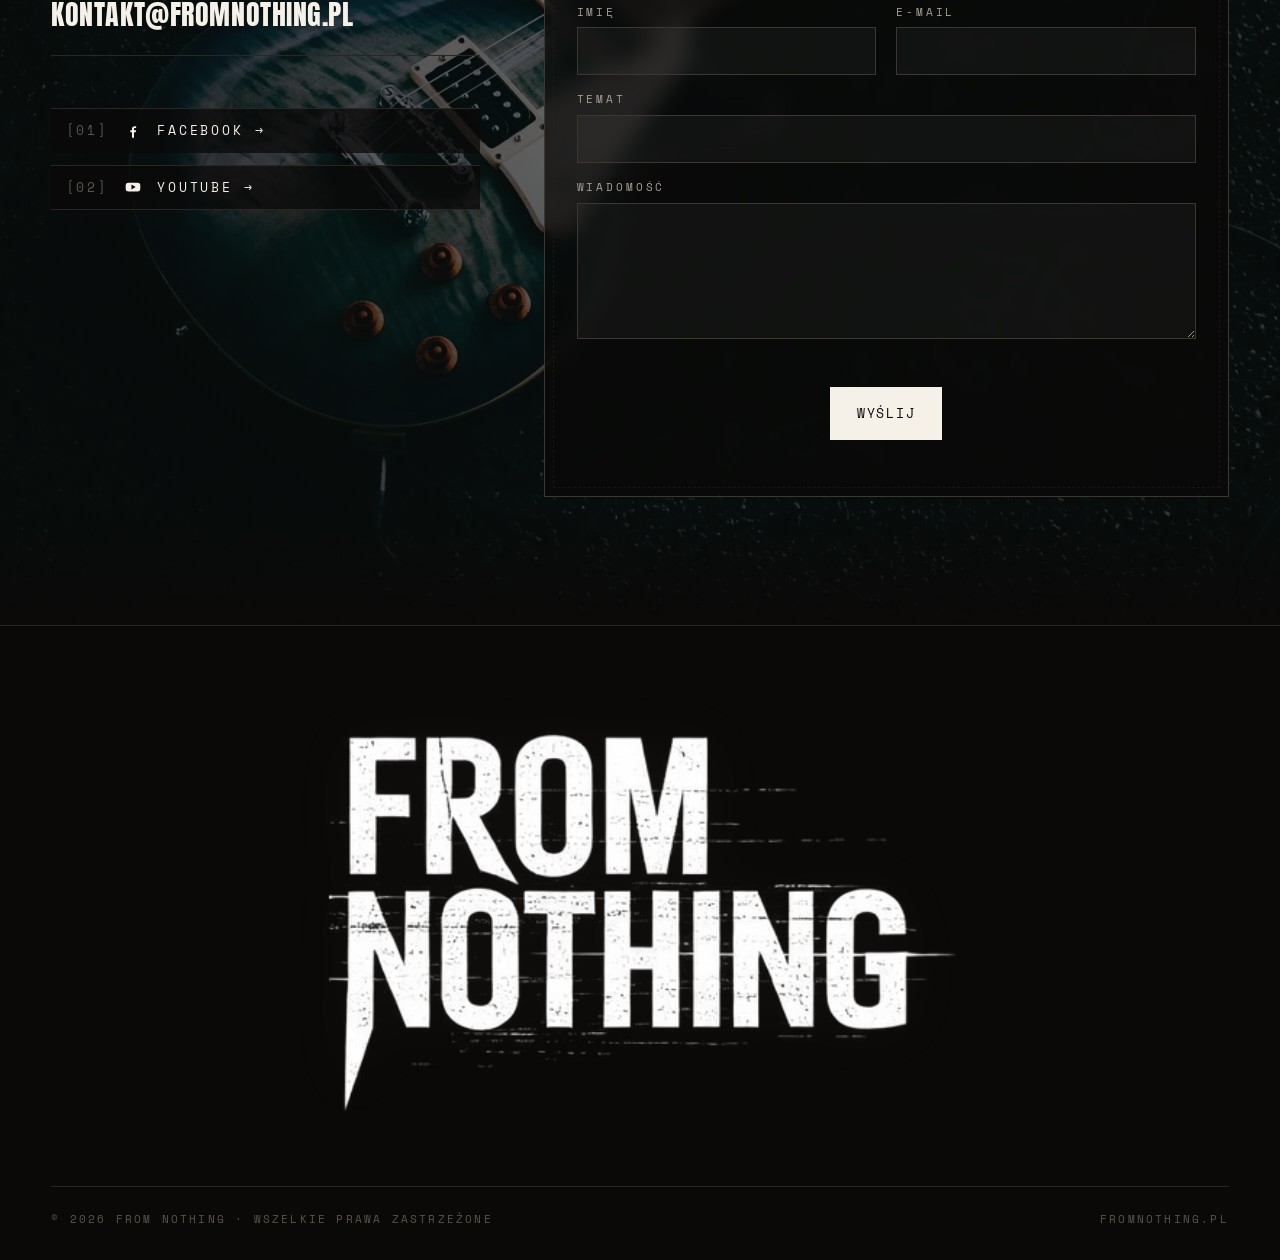
==== commit 8afb530a: "Feed: Add feed section and agent rules" ====
--- a/index.html
+++ b/index.html
@@ -32,8 +32,7 @@
   <link rel="preconnect" href="https://fonts.gstatic.com" crossorigin />
   <link rel="preload" as="image" href="/assets/img/bg-hero-2.webp" type="image/webp" fetchpriority="high" />
   <link href="https://fonts.googleapis.com/css2?family=Anton&family=Space+Mono:ital,wght@0,400;0,700;1,400&family=Teko:wght@300;400;600&display=swap" rel="stylesheet" />
-  <link rel="stylesheet" href="/assets/css/style.css?v=20260817a" />
-  <!-- LD:CONCERTS -->
+  <link rel="stylesheet" href="/assets/css/style.css?v=20260815a" />
   <script type="application/ld+json">
   {
     "@context": "https://schema.org",
@@ -169,7 +168,6 @@
     ]
   }
   </script>
-  <!-- /LD:CONCERTS -->
 </head>
 <body>
   <div class="scanlines" aria-hidden="true"></div>
@@ -182,6 +180,7 @@
     </a>
     <nav class="nav__links" id="navLinks" aria-label="Primary">
       <a href="#tour" data-i18n="nav.tour">Koncerty</a>
+      <a href="#updates" data-i18n="nav.updates">Co nowego</a>
       <a href="#lineup" data-i18n="nav.lineup">Skład</a>
       <a href="#contact" data-i18n="nav.contact">Kontakt</a>
     </nav>
@@ -227,7 +226,7 @@
     </h1>
 
     <div class="hero__cta">
-      <a href="#tour" class="btn btn--primary" data-i18n="hero.cta.tour">Koncerty</a>
+      <a href="#tour" class="btn btn--primary" data-i18n="hero.cta.tour">Zobacz koncerty →</a>
       <a href="#contact" class="btn btn--ghost" data-i18n="hero.cta.book">Booking</a>
     </div>
 
@@ -240,17 +239,19 @@
   <!-- MARQUEE TICKER -->
   <div class="ticker" aria-hidden="true">
     <div class="ticker__track">
-      <!-- CONCERTS:TICKER -->
-      <span>04.12 TYCHY</span><span class="ticker__dot">✺</span>
-      <span>18.12 SOSNOWIEC</span><span class="ticker__dot">✺</span>
-      <span>05.02 PSZCZYNA</span><span class="ticker__dot">✺</span>
-      <span>14.03 GLIWICE</span><span class="ticker__dot">✺</span>
+      <span>FROM NOTHING</span><span class="ticker__dot">✺</span>
+      <span>LINKIN PARK</span><span class="ticker__dot">✺</span>
+      <span>TRIBUTE BAND</span><span class="ticker__dot">✺</span>
+      <span>FROM NOTHING</span><span class="ticker__dot">✺</span>
+      <span>LINKIN PARK</span><span class="ticker__dot">✺</span>
+      <span>TRIBUTE BAND</span><span class="ticker__dot">✺</span>
       <!-- duplicate for seamless loop -->
-      <span>04.12 TYCHY</span><span class="ticker__dot">✺</span>
-      <span>18.12 SOSNOWIEC</span><span class="ticker__dot">✺</span>
-      <span>05.02 PSZCZYNA</span><span class="ticker__dot">✺</span>
-      <span>14.03 GLIWICE</span><span class="ticker__dot">✺</span>
-      <!-- /CONCERTS:TICKER -->
+      <span>FROM NOTHING</span><span class="ticker__dot">✺</span>
+      <span>LINKIN PARK</span><span class="ticker__dot">✺</span>
+      <span>TRIBUTE BAND</span><span class="ticker__dot">✺</span>
+      <span>FROM NOTHING</span><span class="ticker__dot">✺</span>
+      <span>LINKIN PARK</span><span class="ticker__dot">✺</span>
+      <span>TRIBUTE BAND</span><span class="ticker__dot">✺</span>
     </div>
   </div>
 
@@ -265,7 +266,6 @@
     <section class="tour__group" aria-labelledby="tour-upcoming-title">
       <h3 class="tour__group-title" id="tour-upcoming-title" data-i18n="tour.upcoming">Nadchodzące</h3>
       <ol class="tour__list">
-        <!-- CONCERTS:UPCOMING -->
         <li class="tour__row">
           <time class="tour__date" datetime="2026-12-04">
             <span class="tour__day">04</span>
@@ -338,14 +338,12 @@
             <span class="tour__ticket tour__ticket--status" data-i18n="tour.ticketsSoon">Bilety: informacje wkrótce</span>
           </div>
         </li>
-        <!-- /CONCERTS:UPCOMING -->
       </ol>
     </section>
 
     <section class="tour__group" aria-labelledby="tour-past-title">
       <h3 class="tour__group-title" id="tour-past-title" data-i18n="tour.past">Archiwalne</h3>
       <ol class="tour__list">
-        <!-- CONCERTS:PAST -->
         <li class="tour__row tour__row--past">
           <time class="tour__date" datetime="2026-06-14">
             <span class="tour__day">14</span>
@@ -365,7 +363,6 @@
           </div>
           <p class="tour__thanks" data-i18n="tour.thanks">Tychy — było pięknie! Wymarzony debiut! Do zobaczenia wkrótce :)</p>
         </li>
-        <!-- /CONCERTS:PAST -->
       </ol>
     </section>
 
@@ -375,10 +372,74 @@
     </aside>
   </section>
 
+  <!-- UPDATES -->
+  <section id="updates" class="section updates">
+    <header class="section__head">
+      <span class="section__num">02 /</span>
+      <h2 class="section__title" data-i18n="updates.title">Co nowego</h2>
+      <p class="section__sub" data-i18n="updates.sub">Aktualności</p>
+    </header>
+
+    <ol class="updates__list">
+      <li class="updates__item">
+        <article class="update">
+          <header class="update__meta">
+            <time datetime="2026-08-17">17.08.2026</time>
+          </header>
+          <div class="update__content">
+            <h3 data-i18n="updates.post1.title">Cześć!</h3>
+            <p data-i18n="updates.post1.body">Chwilę nas tutaj nie było, bo ciężko, ale chętnie 😊 pracowaliśmy nad repertuarem, mediami i ofertą koncertową. Ogarnialiśmy różne marketingowe tematy i już spieszymy Was poinformować o pierwszych, zaklepanych terminach koncertów, na które już teraz serdecznie zapraszamy! 😊💪👍</p>
+            <a href="#tour" class="update__link" data-i18n="updates.post1.cta">Koncerty znajdziecie tutaj →</a>
+          </div>
+        </article>
+      </li>
+      <li class="updates__item">
+        <article class="update">
+          <header class="update__meta">
+            <time datetime="2026-06-24">24.06.2026</time>
+          </header>
+          <div class="update__content">
+            <h3 data-i18n="updates.post2.title">14 czerwca mieliśmy przyjemność zagrać nasz pierwszy koncert! 😊</h3>
+            <p data-i18n="updates.post2.body">Zagraliśmy przy okazji akcji charytatywnej Serca Na Kołach wraz z paroma innymi wykonawcami. Akcja miała miejsce przy Stadionie Miejskim w Tychach, gdzie główną atrakcją było piękne MOTO-SHOW! Dziękujemy organizatorom za zaproszenie, publiczności za miłe przyjęcie i akustykom za świetną obsługę! Mamy nadzieję — do zobaczenia na kolejnych akcjach oraz na koncertach! 😊</p>
+            <div class="update__references">
+              <span class="update__references-label" aria-hidden="true" data-i18n="updates.linksLabel">Zobacz na</span>
+              <a href="https://www.facebook.com/FromNothingPoland/posts/pfbid0dGzKtS9McMHQ4iuJLKWHHuJZBi8s9vAGKsiL28PsFysEJ4VAAmUfUKyRwQS9uj3Rl" target="_blank" rel="noopener" class="update__reference">
+                <svg viewBox="0 0 24 24" aria-hidden="true">
+                  <path d="M13.5 22v-8h2.7l.4-3h-3.1V9.1c0-.9.3-1.6 1.7-1.6H16.7V4.8c-.3 0-1.2-.1-2.3-.1-2.3 0-3.9 1.4-3.9 4V11H8v3h2.5v8h3z"/>
+                </svg>
+                <span class="visually-hidden" data-i18n="updates.linksLabel">Zobacz na</span>
+                <span data-i18n="updates.post2.cta">Facebook ↗</span>
+                <span class="visually-hidden" data-i18n="a11y.newTab">(otwiera się w nowej karcie)</span>
+              </a>
+            </div>
+          </div>
+        </article>
+      </li>
+    </ol>
+
+    <nav class="updates__more" aria-labelledby="updates-more-label">
+      <span class="updates__more-label" id="updates-more-label" data-i18n="updates.moreLabel">Więcej na:</span>
+      <a href="https://www.facebook.com/FromNothingPoland/" target="_blank" rel="noopener" class="update__reference">
+        <svg viewBox="0 0 24 24" aria-hidden="true">
+          <path d="M13.5 22v-8h2.7l.4-3h-3.1V9.1c0-.9.3-1.6 1.7-1.6H16.7V4.8c-.3 0-1.2-.1-2.3-.1-2.3 0-3.9 1.4-3.9 4V11H8v3h2.5v8h3z"/>
+        </svg>
+        <span>Facebook ↗</span>
+        <span class="visually-hidden" data-i18n="a11y.newTab">(otwiera się w nowej karcie)</span>
+      </a>
+      <a href="https://www.youtube.com/@FromNothingPoland" target="_blank" rel="noopener" class="update__reference">
+        <svg viewBox="0 0 24 24" aria-hidden="true">
+          <path d="M23 12.1s0-3-0.4-4.5c-.2-.8-.9-1.5-1.8-1.7C19.2 5.5 12 5.5 12 5.5s-7.2 0-8.8.4c-.8.2-1.5.9-1.8 1.7C1 9.1 1 12.1 1 12.1s0 3 .4 4.5c.2.8.9 1.5 1.8 1.7 1.6.4 8.8.4 8.8.4s7.2 0 8.8-.4c.8-.2 1.5-.9 1.8-1.7.4-1.5.4-4.5.4-4.5zM9.7 15.9V8.3l6.3 3.8-6.3 3.8z"/>
+        </svg>
+        <span>YouTube ↗</span>
+        <span class="visually-hidden" data-i18n="a11y.newTab">(otwiera się w nowej karcie)</span>
+      </a>
+    </nav>
+  </section>
+
   <!-- LINEUP -->
   <section id="lineup" class="section lineup section--bg">
     <header class="section__head">
-      <span class="section__num">02 /</span>
+      <span class="section__num">03 /</span>
       <h2 class="section__title" data-i18n="lineup.title">Skład</h2>
       <p class="section__sub" data-i18n="lineup.sub">Lineup</p>
     </header>
@@ -439,7 +500,7 @@
   <!-- CONTACT -->
   <section id="contact" class="section contact section--bg">
     <header class="section__head">
-      <span class="section__num">03 /</span>
+      <span class="section__num">04 /</span>
       <h2 class="section__title" data-i18n="contact.title">Kontakt</h2>
       <p class="section__sub" data-i18n="contact.sub">Booking</p>
     </header>
@@ -524,6 +585,6 @@
        app.js promotes it. Implicit rendering: once it executes it scans the
        DOM for `.cf-turnstile` and renders the widget itself. -->
   <script id="turnstileScript" data-src="https://challenges.cloudflare.com/turnstile/v0/api.js" defer></script>
-  <script src="/assets/js/app.js?v=20260817a" defer></script>
+  <script src="/assets/js/app.js?v=20260807a" defer></script>
 </body>
 </html>
--- a/assets/css/style.css
+++ b/assets/css/style.css
@@ -617,6 +617,129 @@
   margin-top: 0.75rem;
 }
 
+/* ---------- UPDATES ---------- */
+.updates__list {
+  list-style: none;
+  border-top: 1px solid var(--line);
+}
+.updates__item {
+  border-bottom: 1px solid var(--line);
+}
+.update {
+  display: grid;
+  grid-template-columns: minmax(7.5rem, 9rem) minmax(0, 1fr);
+  gap: clamp(1.5rem, 4vw, 4rem);
+  padding: clamp(1.5rem, 3vw, 2.5rem);
+  background: var(--bg-elev);
+  position: relative;
+  transition: background 0.25s var(--ease-out), padding 0.25s var(--ease-out);
+}
+.update::before {
+  content: "";
+  position: absolute;
+  left: 0;
+  top: 0;
+  bottom: 0;
+  width: 3px;
+  background: var(--accent);
+}
+.update:hover {
+  background: #171513;
+  padding-left: clamp(1.75rem, 3.5vw, 3rem);
+}
+.update__meta {
+  display: flex;
+  flex-direction: column;
+  align-items: flex-start;
+  gap: 0.6rem;
+  font-size: var(--fs-xs);
+  letter-spacing: 0.16em;
+  color: var(--ink-dim);
+  text-transform: uppercase;
+}
+.update__content {
+  max-width: 76ch;
+}
+.update__content h3 {
+  margin-bottom: 0.8rem;
+  font-family: var(--ff-display);
+  font-size: clamp(1.1rem, 1.4vw, 1.45rem);
+  font-weight: 400;
+  line-height: 1.25;
+  letter-spacing: 0.02em;
+  text-transform: uppercase;
+}
+.update__content p {
+  color: var(--ink-dim);
+  font-size: clamp(0.875rem, 1vw, 1rem);
+  line-height: 1.7;
+}
+.update__link {
+  display: inline-flex;
+  margin-top: 1.25rem;
+  color: var(--ink);
+  font-size: var(--fs-xs);
+  letter-spacing: 0.16em;
+  text-transform: uppercase;
+  border-bottom: 1px solid var(--accent);
+  transition: color 0.2s var(--ease-out), border-color 0.2s var(--ease-out);
+}
+.update__link:hover {
+  color: var(--accent-hot);
+  border-color: var(--accent-hot);
+}
+.update__references {
+  display: flex;
+  align-items: center;
+  flex-wrap: wrap;
+  gap: 0.65rem;
+  margin-top: 1.25rem;
+}
+.update__references-label {
+  color: var(--ink-faint);
+  font-size: var(--fs-xs);
+  letter-spacing: 0.16em;
+  text-transform: uppercase;
+}
+.update__reference {
+  display: inline-flex;
+  align-items: center;
+  gap: 0.35rem;
+  padding: 0.35rem 0.5rem;
+  border: 1px solid var(--line-strong);
+  color: var(--ink);
+  font-size: var(--fs-xs);
+  letter-spacing: 0.14em;
+  line-height: 1;
+  text-transform: uppercase;
+  transition: color 0.2s var(--ease-out), background 0.2s var(--ease-out), border-color 0.2s var(--ease-out);
+}
+.update__reference:hover {
+  color: var(--ink);
+  background: var(--accent);
+  border-color: var(--accent);
+}
+.update__reference svg {
+  width: 1rem;
+  height: 1rem;
+  flex: 0 0 auto;
+  fill: currentColor;
+}
+.updates__more {
+  display: flex;
+  align-items: center;
+  justify-content: flex-end;
+  flex-wrap: wrap;
+  gap: 0.65rem;
+  margin-top: 1rem;
+}
+.updates__more-label {
+  color: var(--ink-dim);
+  font-size: var(--fs-xs);
+  letter-spacing: 0.16em;
+  text-transform: uppercase;
+}
+
 /* ---------- TOUR ---------- */
 .tour__group + .tour__group {
   margin-top: clamp(3rem, 6vw, 5rem);
@@ -873,12 +996,10 @@
 }
 .member:hover .member__portrait { border-color: var(--line-strong); }
 
-/* Member card with real photo: the photograph frames itself — dropping the
-   portrait border leaves one frame per card (the grid cell) instead of a
-   box-in-a-box, which read especially heavy stacked in one column on mobile. */
+/* Member card with real photo */
 .member--photo .member__portrait {
   background: none;
-  border: 0;
+  border-color: var(--line-strong);
   overflow: hidden;
 }
 .member--photo .member__portrait::before { display: none; }
@@ -1027,15 +1148,7 @@
 /* Honeypot: display:none is enough on its own (no layout, no tab stop, no
    AT exposure) — aria-hidden/tabindex on the markup are belt-and-braces. */
 .field--hp { display: none; }
-/* min-width: 0 down the chain: the Turnstile iframe refuses to shrink below
-   ~300px, and grid items' default min-width:auto lets that rigidity blow the
-   form out of its track — the whole form then sticks out past the section's
-   right padding on narrow phones. Zeroing min-width keeps the form at track
-   width; overflow:hidden clips the widget's last few px on the very
-   narrowest screens instead of shifting the entire page. */
-.contact__form { min-width: 0; }
-.field { min-width: 0; }
-.form__captcha { grid-column: 1 / -1; min-width: 0; overflow: hidden; }
+.form__captcha { grid-column: 1 / -1; }
 .form__captcha .cf-turnstile { width: 100%; }
 .field label {
   font-size: var(--fs-xs);
@@ -1348,6 +1461,18 @@
 
   .empty-state { padding: 1.75rem 0; }
 
+  .update {
+    grid-template-columns: 1fr;
+    gap: 1.25rem;
+    padding: 1.5rem 1.25rem;
+  }
+  .update:hover { padding-left: 1.5rem; }
+  .update__meta {
+    flex-direction: row;
+    justify-content: space-between;
+  }
+  .updates__more { justify-content: flex-start; }
+
   .member {
     padding: 1.75rem 1rem;
     min-height: 180px;
@@ -1370,11 +1495,7 @@
 
 @media (max-width: 480px) {
   .nav__name { display: none; }
-  /* Single column: the outer grid box + per-cell side borders stop meaning
-     "grid" and just pile frames on frames — keep only the horizontal
-     separators between members. */
-  .lineup__grid { grid-template-columns: 1fr; border: 0; }
-  .member { border-right: 0; }
+  .lineup__grid { grid-template-columns: 1fr; }
   .member:last-child { border-bottom: 0; }
 }
 
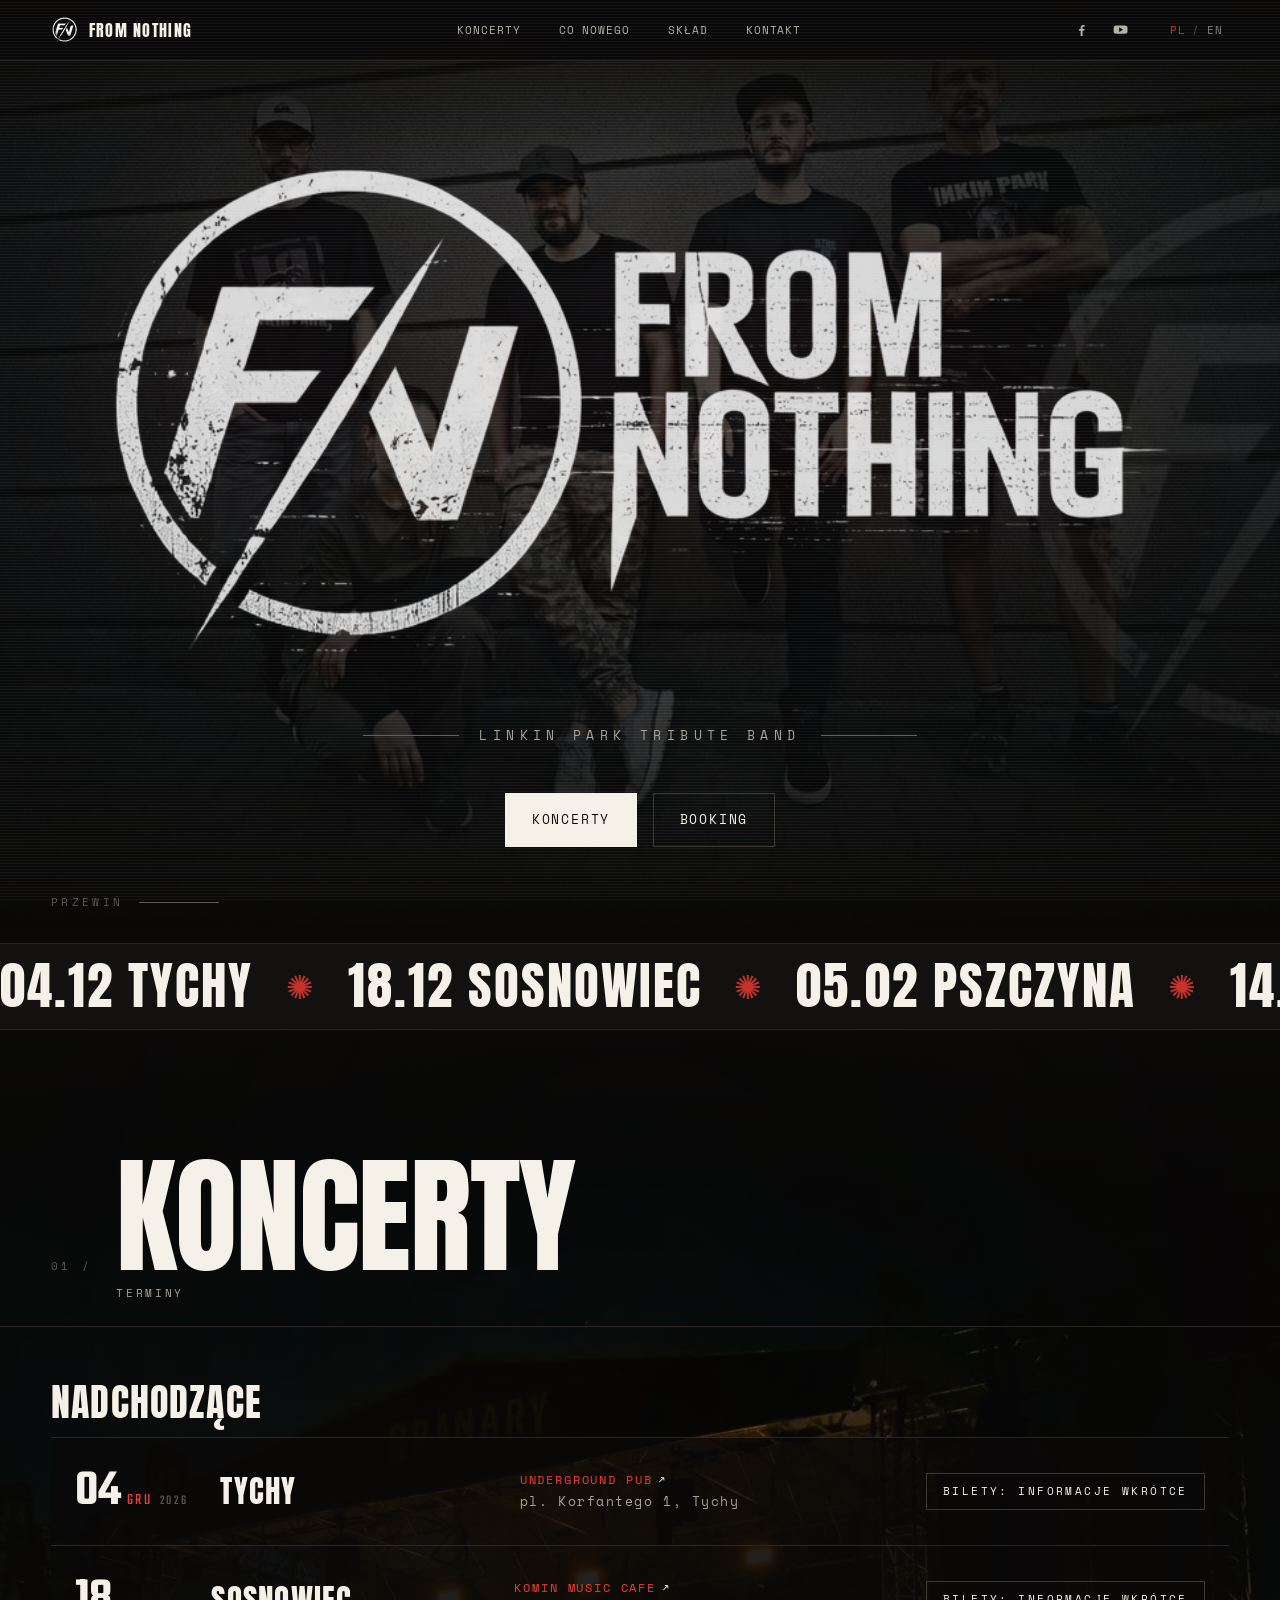
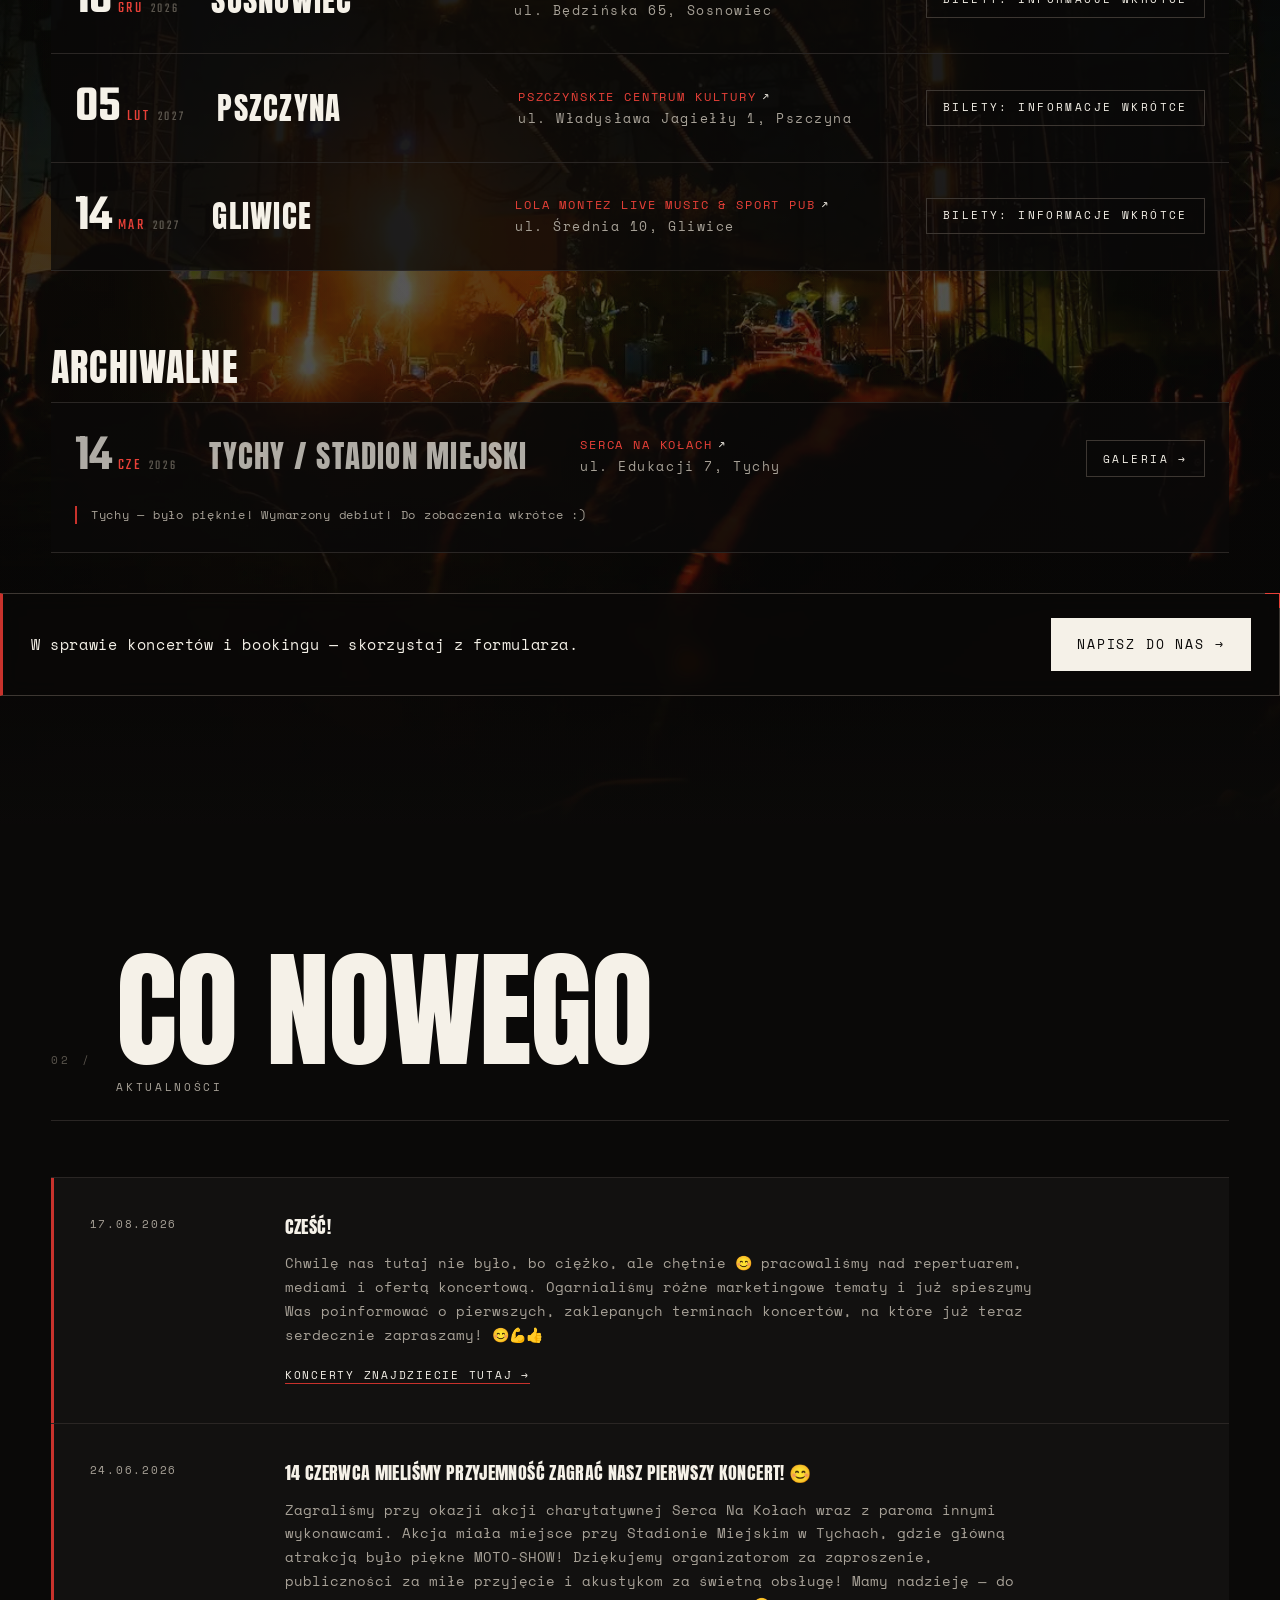
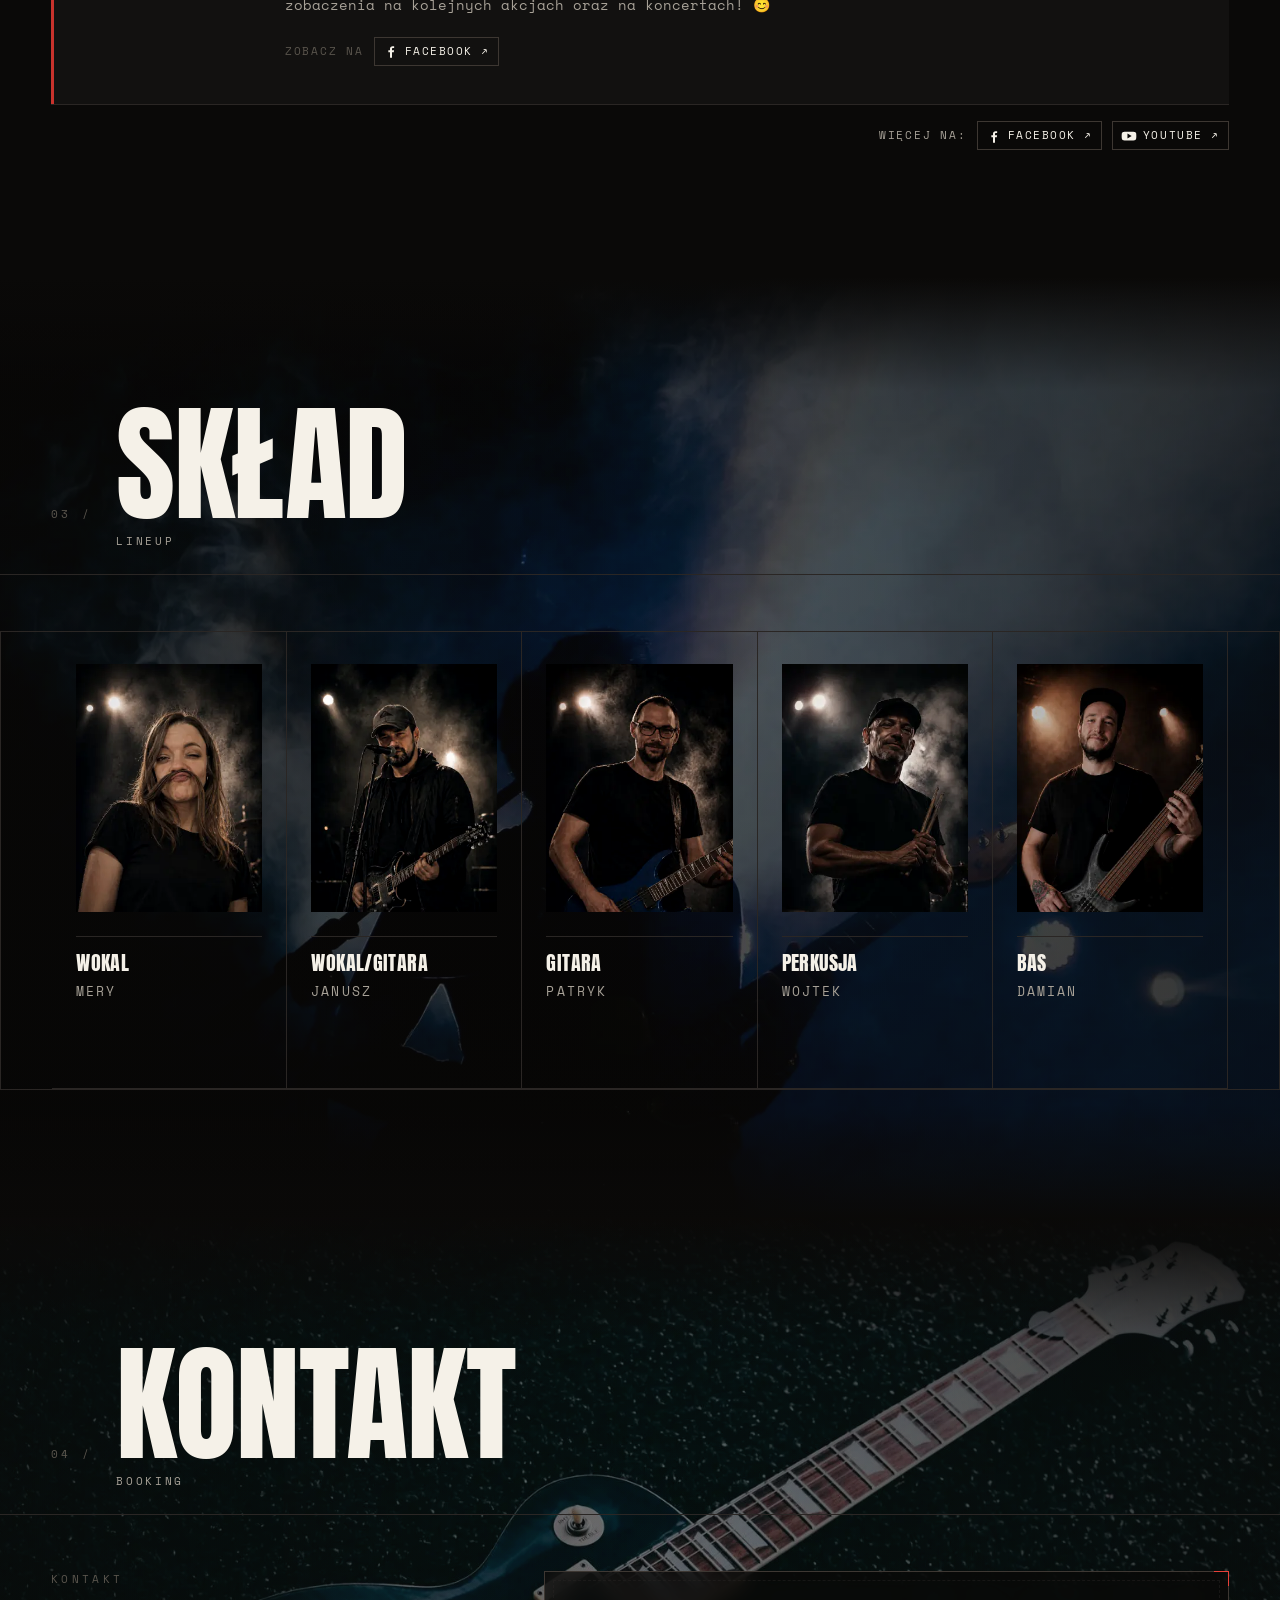
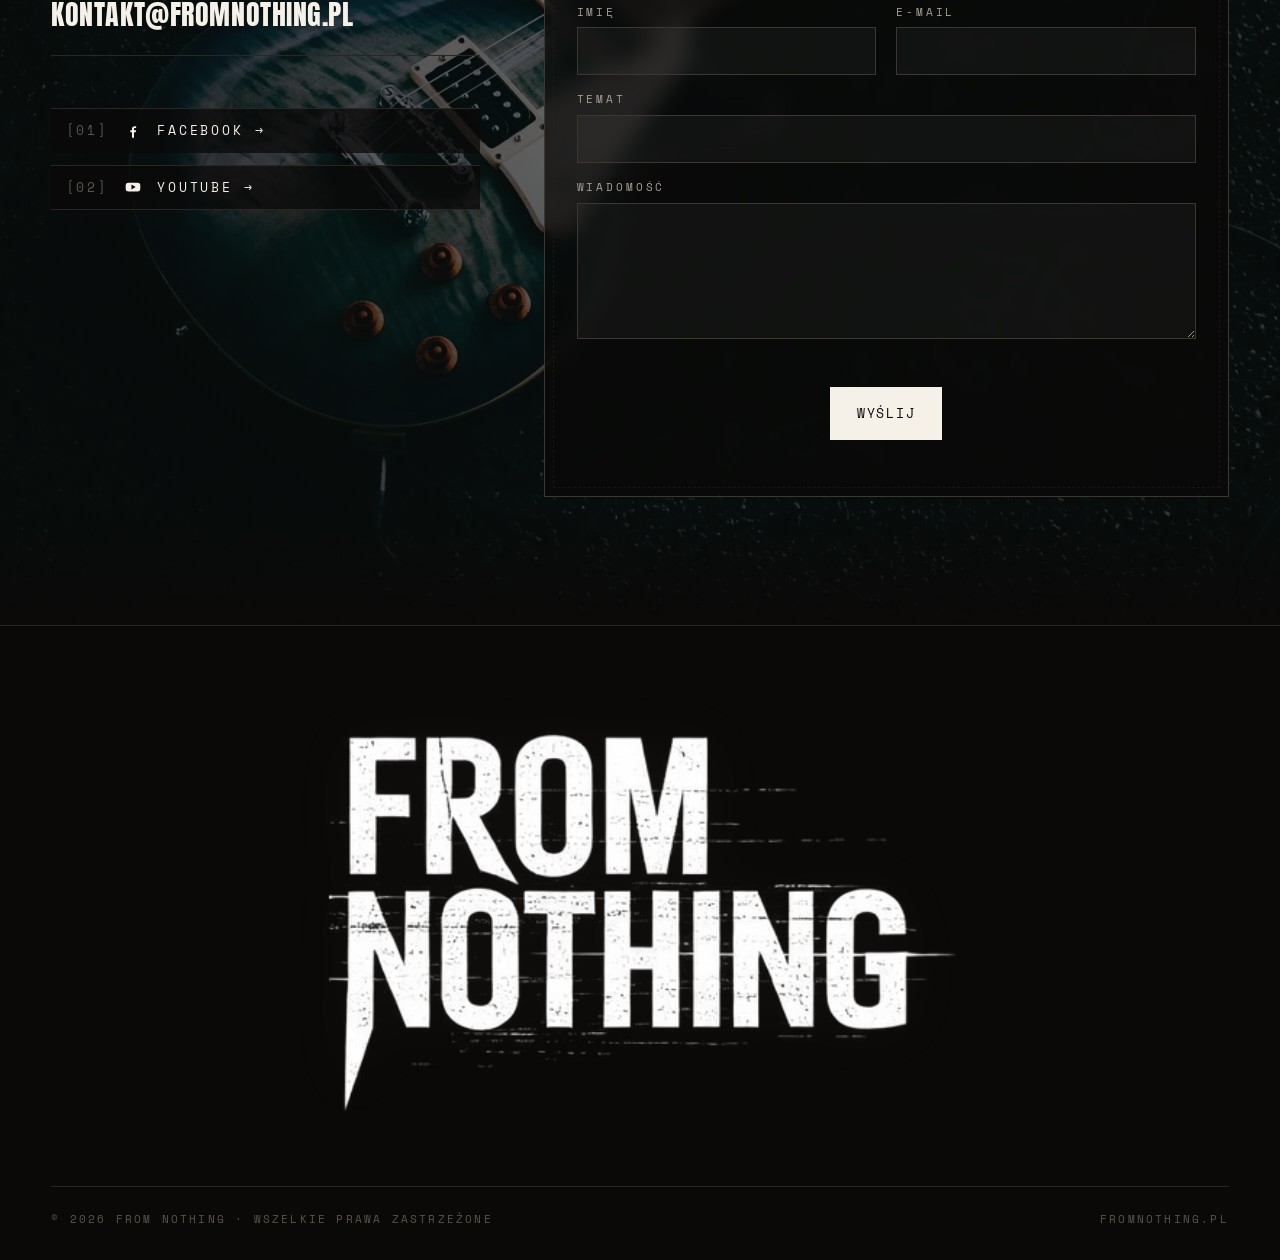
==== commit 14ffdcb9: "Merge branch 'main' of github.com:d44b/fromnothing" ====
--- a/index.html
+++ b/index.html
@@ -32,7 +32,8 @@
   <link rel="preconnect" href="https://fonts.gstatic.com" crossorigin />
   <link rel="preload" as="image" href="/assets/img/bg-hero-2.webp" type="image/webp" fetchpriority="high" />
   <link href="https://fonts.googleapis.com/css2?family=Anton&family=Space+Mono:ital,wght@0,400;0,700;1,400&family=Teko:wght@300;400;600&display=swap" rel="stylesheet" />
-  <link rel="stylesheet" href="/assets/css/style.css?v=20260815a" />
+  <link rel="stylesheet" href="/assets/css/style.css?v=20260817a" />
+  <!-- LD:CONCERTS -->
   <script type="application/ld+json">
   {
     "@context": "https://schema.org",
@@ -168,6 +169,7 @@
     ]
   }
   </script>
+  <!-- /LD:CONCERTS -->
 </head>
 <body>
   <div class="scanlines" aria-hidden="true"></div>
@@ -226,7 +228,7 @@
     </h1>
 
     <div class="hero__cta">
-      <a href="#tour" class="btn btn--primary" data-i18n="hero.cta.tour">Zobacz koncerty →</a>
+      <a href="#tour" class="btn btn--primary" data-i18n="hero.cta.tour">Koncerty</a>
       <a href="#contact" class="btn btn--ghost" data-i18n="hero.cta.book">Booking</a>
     </div>
 
@@ -239,19 +241,17 @@
   <!-- MARQUEE TICKER -->
   <div class="ticker" aria-hidden="true">
     <div class="ticker__track">
-      <span>FROM NOTHING</span><span class="ticker__dot">✺</span>
-      <span>LINKIN PARK</span><span class="ticker__dot">✺</span>
-      <span>TRIBUTE BAND</span><span class="ticker__dot">✺</span>
-      <span>FROM NOTHING</span><span class="ticker__dot">✺</span>
-      <span>LINKIN PARK</span><span class="ticker__dot">✺</span>
-      <span>TRIBUTE BAND</span><span class="ticker__dot">✺</span>
+      <!-- CONCERTS:TICKER -->
+      <span>04.12 TYCHY</span><span class="ticker__dot">✺</span>
+      <span>18.12 SOSNOWIEC</span><span class="ticker__dot">✺</span>
+      <span>05.02 PSZCZYNA</span><span class="ticker__dot">✺</span>
+      <span>14.03 GLIWICE</span><span class="ticker__dot">✺</span>
       <!-- duplicate for seamless loop -->
-      <span>FROM NOTHING</span><span class="ticker__dot">✺</span>
-      <span>LINKIN PARK</span><span class="ticker__dot">✺</span>
-      <span>TRIBUTE BAND</span><span class="ticker__dot">✺</span>
-      <span>FROM NOTHING</span><span class="ticker__dot">✺</span>
-      <span>LINKIN PARK</span><span class="ticker__dot">✺</span>
-      <span>TRIBUTE BAND</span><span class="ticker__dot">✺</span>
+      <span>04.12 TYCHY</span><span class="ticker__dot">✺</span>
+      <span>18.12 SOSNOWIEC</span><span class="ticker__dot">✺</span>
+      <span>05.02 PSZCZYNA</span><span class="ticker__dot">✺</span>
+      <span>14.03 GLIWICE</span><span class="ticker__dot">✺</span>
+      <!-- /CONCERTS:TICKER -->
     </div>
   </div>
 
@@ -266,6 +266,7 @@
     <section class="tour__group" aria-labelledby="tour-upcoming-title">
       <h3 class="tour__group-title" id="tour-upcoming-title" data-i18n="tour.upcoming">Nadchodzące</h3>
       <ol class="tour__list">
+        <!-- CONCERTS:UPCOMING -->
         <li class="tour__row">
           <time class="tour__date" datetime="2026-12-04">
             <span class="tour__day">04</span>
@@ -338,12 +339,14 @@
             <span class="tour__ticket tour__ticket--status" data-i18n="tour.ticketsSoon">Bilety: informacje wkrótce</span>
           </div>
         </li>
+        <!-- /CONCERTS:UPCOMING -->
       </ol>
     </section>
 
     <section class="tour__group" aria-labelledby="tour-past-title">
       <h3 class="tour__group-title" id="tour-past-title" data-i18n="tour.past">Archiwalne</h3>
       <ol class="tour__list">
+        <!-- CONCERTS:PAST -->
         <li class="tour__row tour__row--past">
           <time class="tour__date" datetime="2026-06-14">
             <span class="tour__day">14</span>
@@ -363,6 +366,7 @@
           </div>
           <p class="tour__thanks" data-i18n="tour.thanks">Tychy — było pięknie! Wymarzony debiut! Do zobaczenia wkrótce :)</p>
         </li>
+        <!-- /CONCERTS:PAST -->
       </ol>
     </section>
 
@@ -585,6 +589,6 @@
        app.js promotes it. Implicit rendering: once it executes it scans the
        DOM for `.cf-turnstile` and renders the widget itself. -->
   <script id="turnstileScript" data-src="https://challenges.cloudflare.com/turnstile/v0/api.js" defer></script>
-  <script src="/assets/js/app.js?v=20260807a" defer></script>
+  <script src="/assets/js/app.js?v=20260817a" defer></script>
 </body>
 </html>
--- a/assets/css/style.css
+++ b/assets/css/style.css
@@ -996,10 +996,12 @@
 }
 .member:hover .member__portrait { border-color: var(--line-strong); }
 
-/* Member card with real photo */
+/* Member card with real photo: the photograph frames itself — dropping the
+   portrait border leaves one frame per card (the grid cell) instead of a
+   box-in-a-box, which read especially heavy stacked in one column on mobile. */
 .member--photo .member__portrait {
   background: none;
-  border-color: var(--line-strong);
+  border: 0;
   overflow: hidden;
 }
 .member--photo .member__portrait::before { display: none; }
@@ -1148,7 +1150,15 @@
 /* Honeypot: display:none is enough on its own (no layout, no tab stop, no
    AT exposure) — aria-hidden/tabindex on the markup are belt-and-braces. */
 .field--hp { display: none; }
-.form__captcha { grid-column: 1 / -1; }
+/* min-width: 0 down the chain: the Turnstile iframe refuses to shrink below
+   ~300px, and grid items' default min-width:auto lets that rigidity blow the
+   form out of its track — the whole form then sticks out past the section's
+   right padding on narrow phones. Zeroing min-width keeps the form at track
+   width; overflow:hidden clips the widget's last few px on the very
+   narrowest screens instead of shifting the entire page. */
+.contact__form { min-width: 0; }
+.field { min-width: 0; }
+.form__captcha { grid-column: 1 / -1; min-width: 0; overflow: hidden; }
 .form__captcha .cf-turnstile { width: 100%; }
 .field label {
   font-size: var(--fs-xs);
@@ -1495,7 +1505,11 @@
 
 @media (max-width: 480px) {
   .nav__name { display: none; }
-  .lineup__grid { grid-template-columns: 1fr; }
+  /* Single column: the outer grid box + per-cell side borders stop meaning
+     "grid" and just pile frames on frames — keep only the horizontal
+     separators between members. */
+  .lineup__grid { grid-template-columns: 1fr; border: 0; }
+  .member { border-right: 0; }
   .member:last-child { border-bottom: 0; }
 }
 
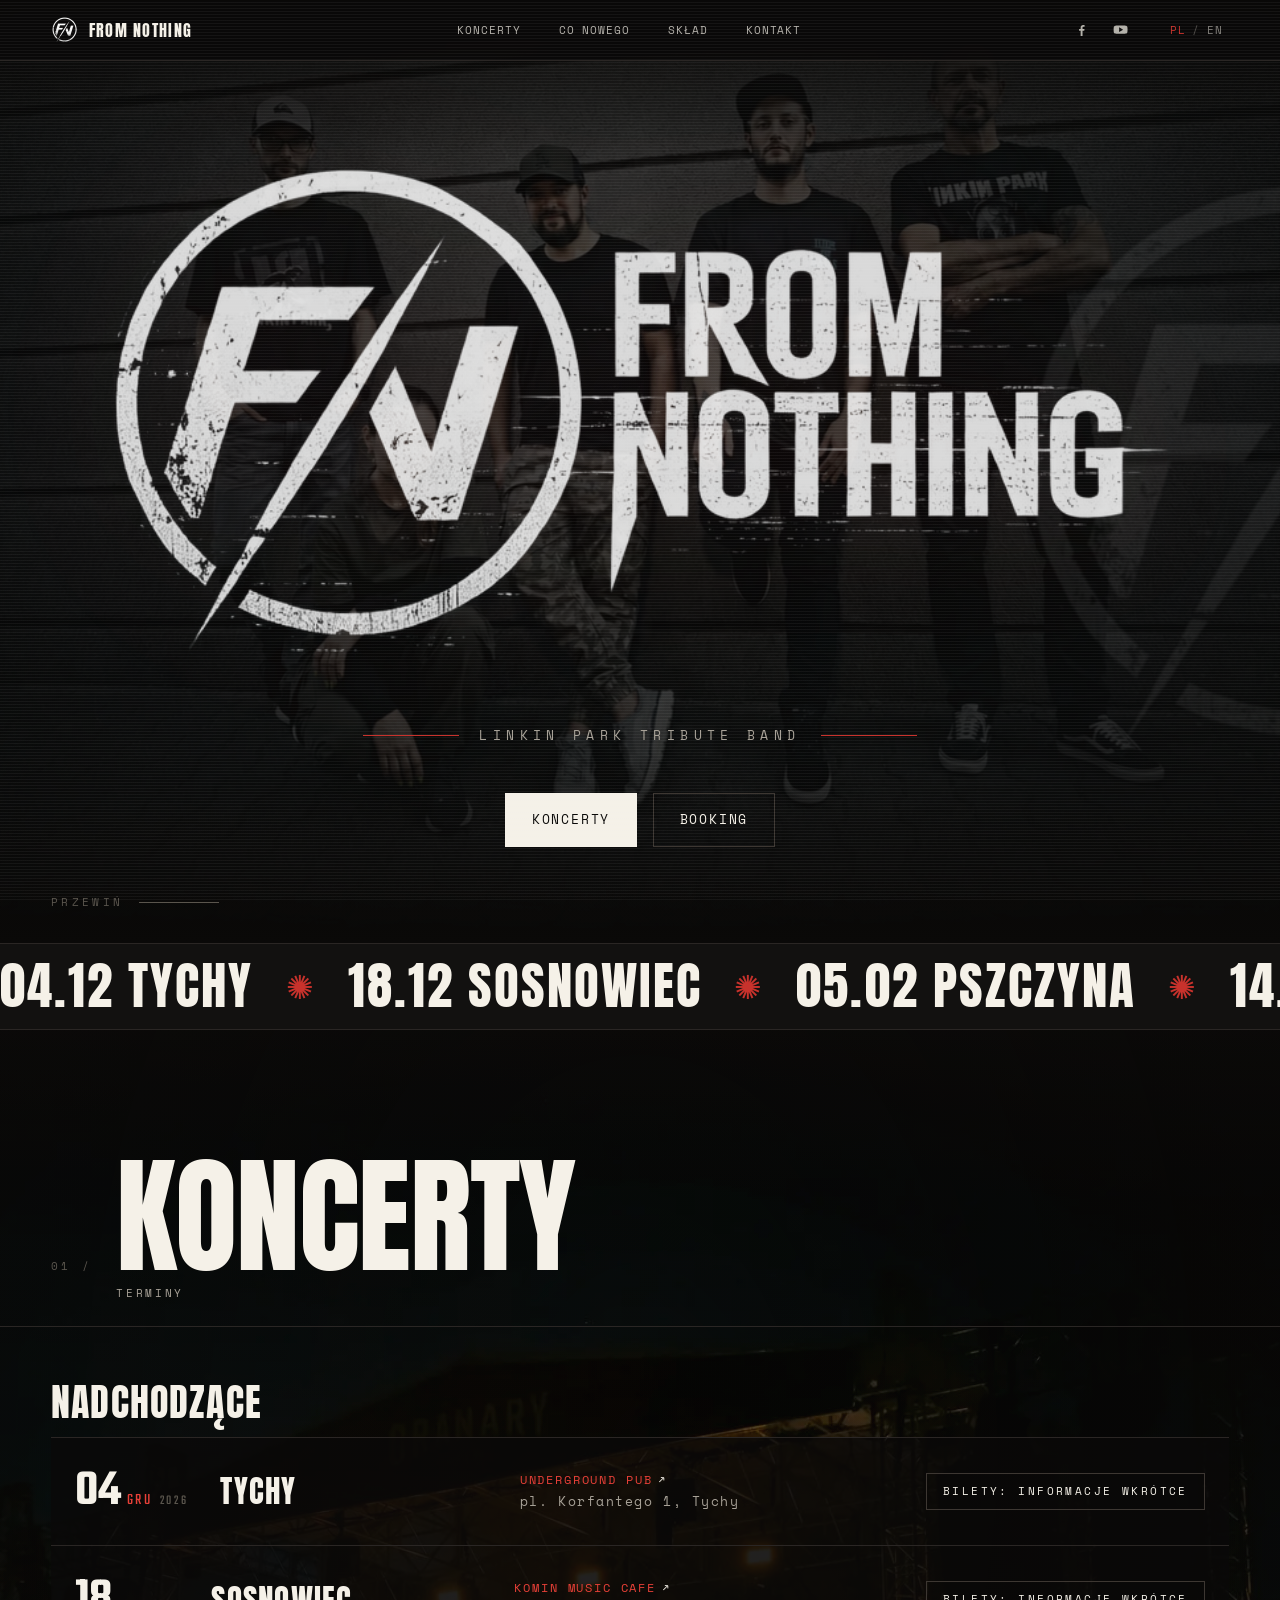
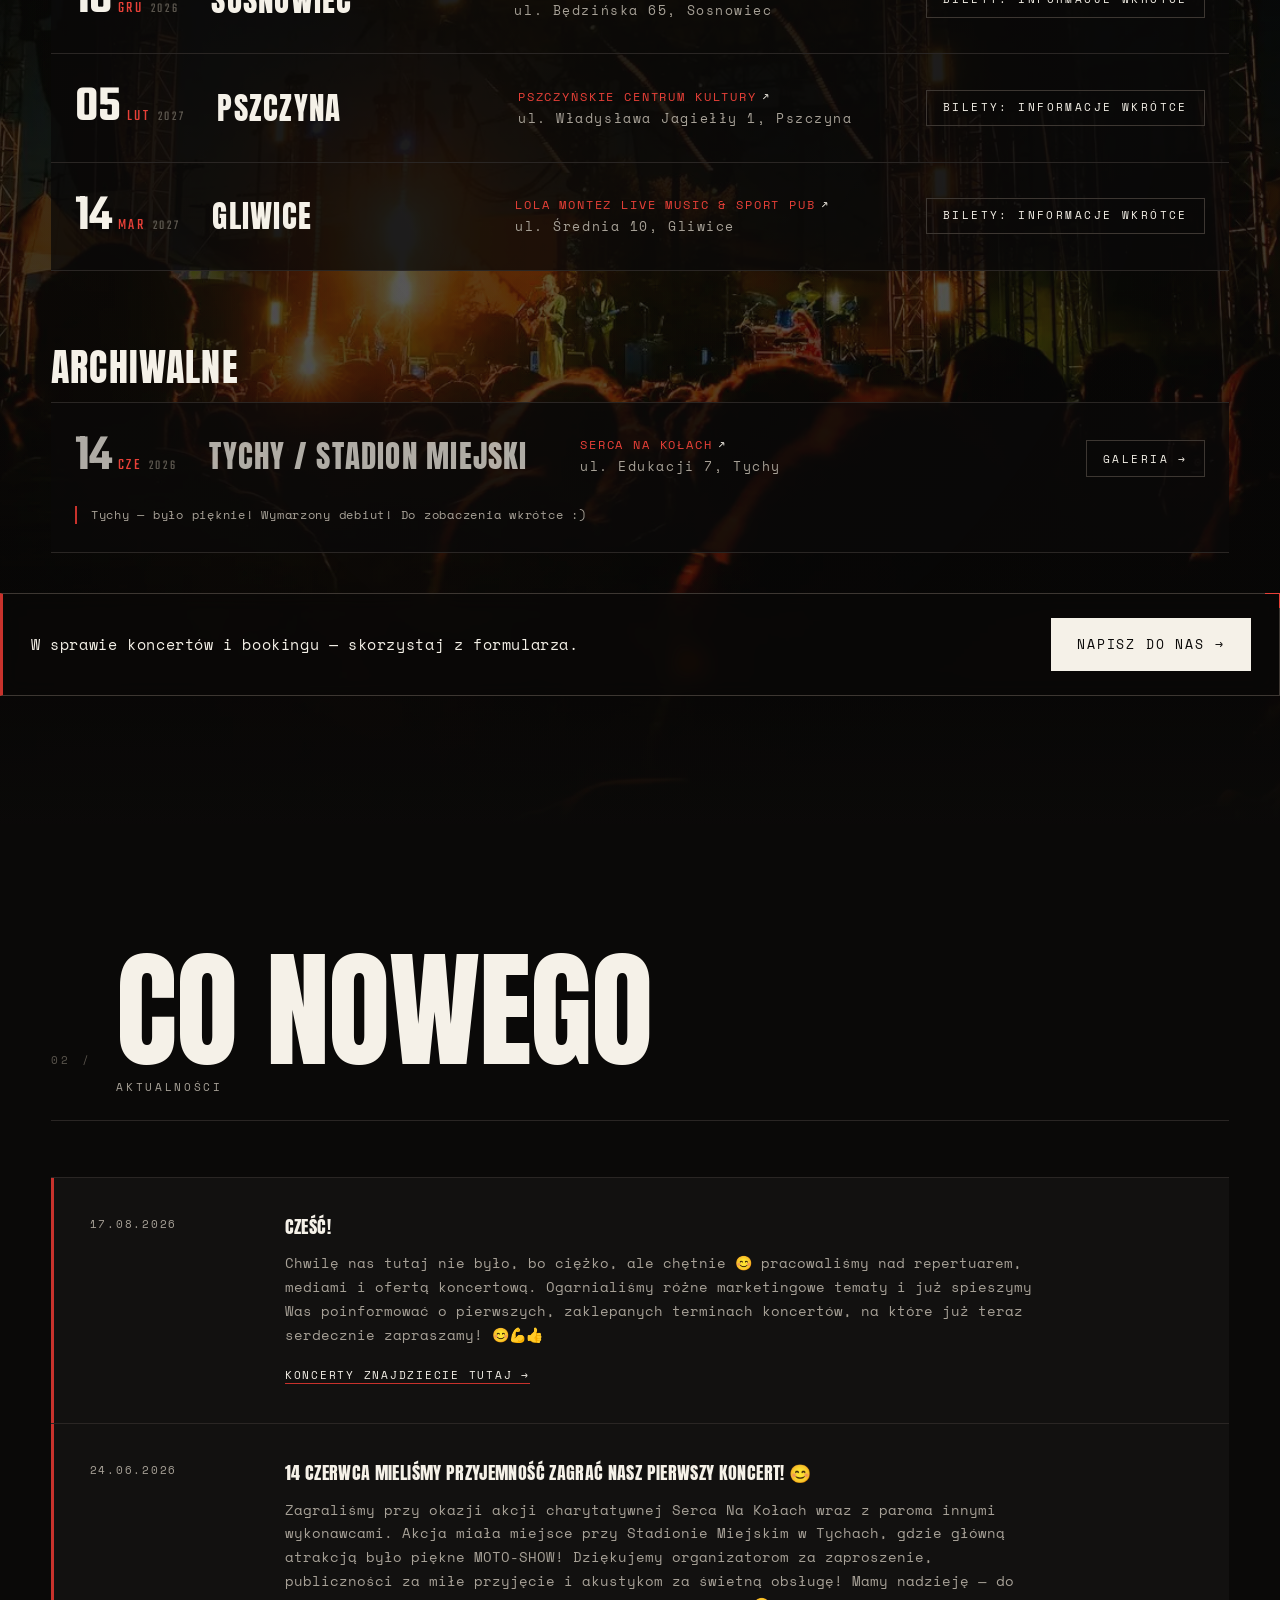
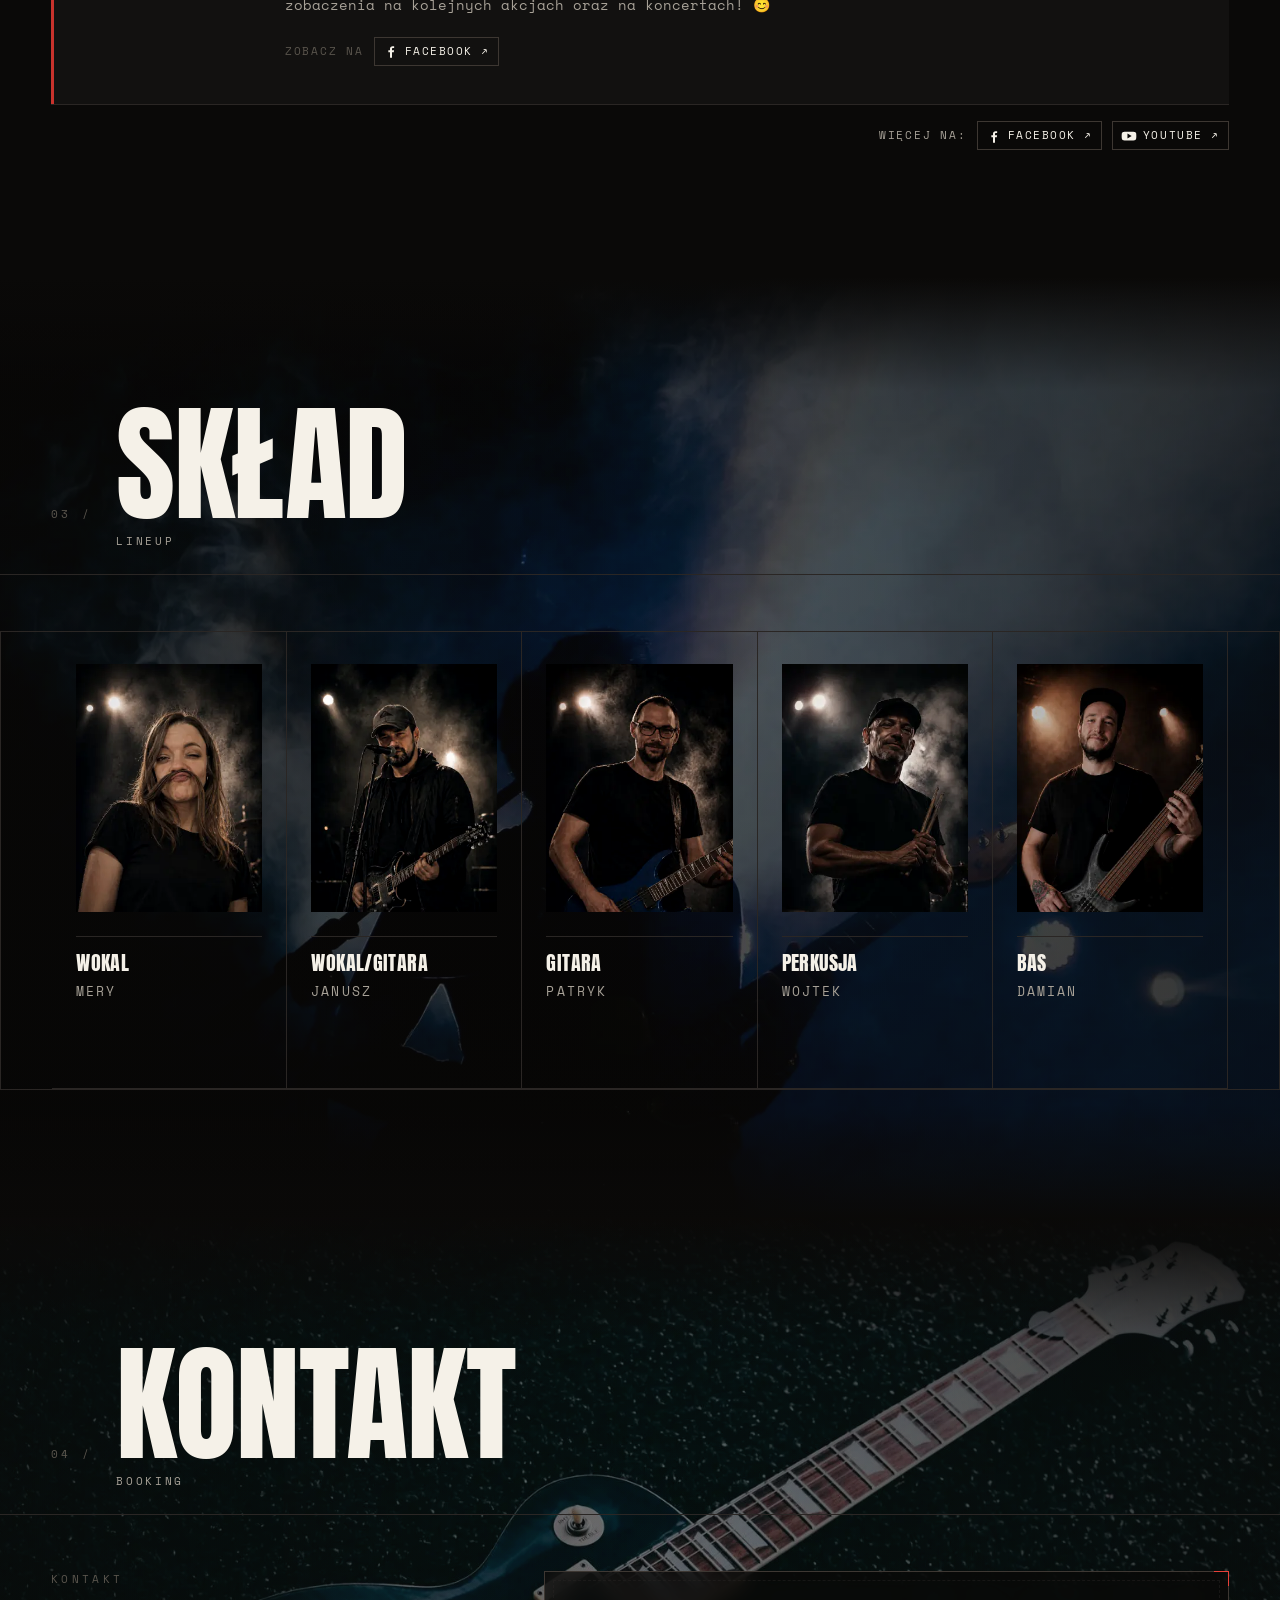
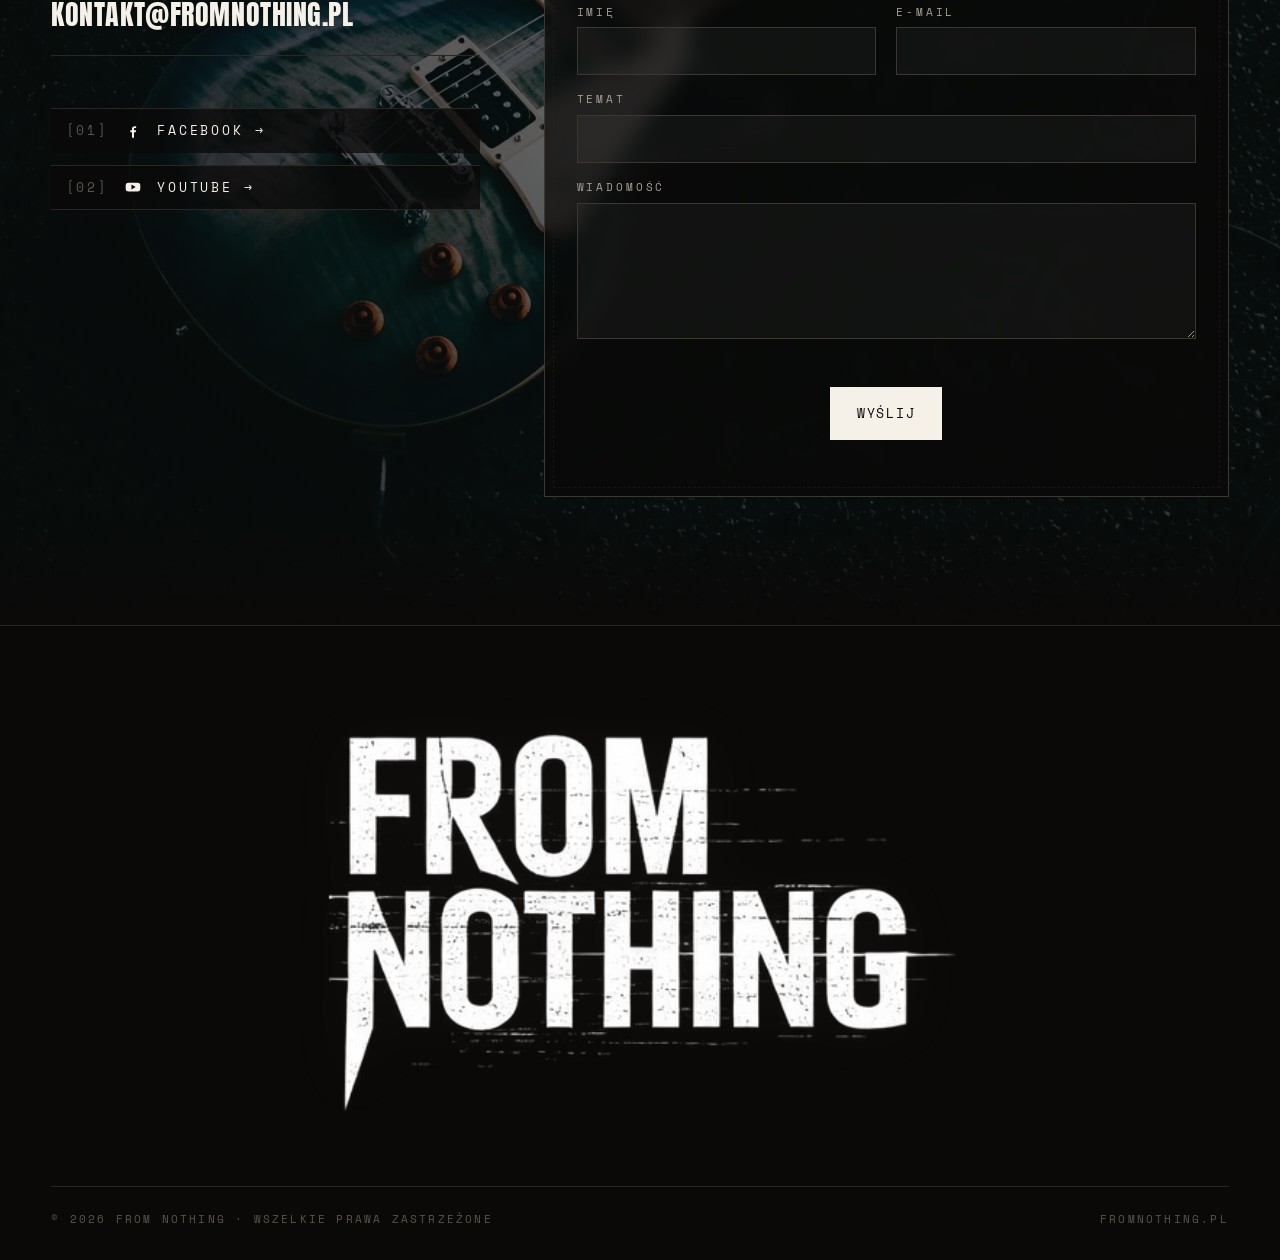
==== commit 0234cf3f: "Hero: podmiana zdjęcia (Wojtek w spodniach zamiast krótkich) + cache-bust" ====
--- a/index.html
+++ b/index.html
@@ -30,7 +30,7 @@
   <link rel="apple-touch-icon" sizes="180x180" href="/assets/img/favicon-180.png" />
   <link rel="preconnect" href="https://fonts.googleapis.com" />
   <link rel="preconnect" href="https://fonts.gstatic.com" crossorigin />
-  <link rel="preload" as="image" href="/assets/img/bg-hero-2.webp" type="image/webp" fetchpriority="high" />
+  <link rel="preload" as="image" href="/assets/img/bg-hero-2.webp?v=20260819" type="image/webp" fetchpriority="high" />
   <link href="https://fonts.googleapis.com/css2?family=Anton&family=Space+Mono:ital,wght@0,400;0,700;1,400&family=Teko:wght@300;400;600&display=swap" rel="stylesheet" />
   <link rel="stylesheet" href="/assets/css/style.css?v=20260817a" />
   <!-- LD:CONCERTS -->
--- a/assets/css/style.css
+++ b/assets/css/style.css
@@ -205,7 +205,7 @@
   inset: -20% 0;
   left: -8%;
   z-index: -3;
-  background-image: url("/assets/img/bg-hero-2.webp");
+  background-image: url("/assets/img/bg-hero-2.webp?v=20260819");
   background-size: cover;
   background-position: center -20px;
   background-repeat: no-repeat;
